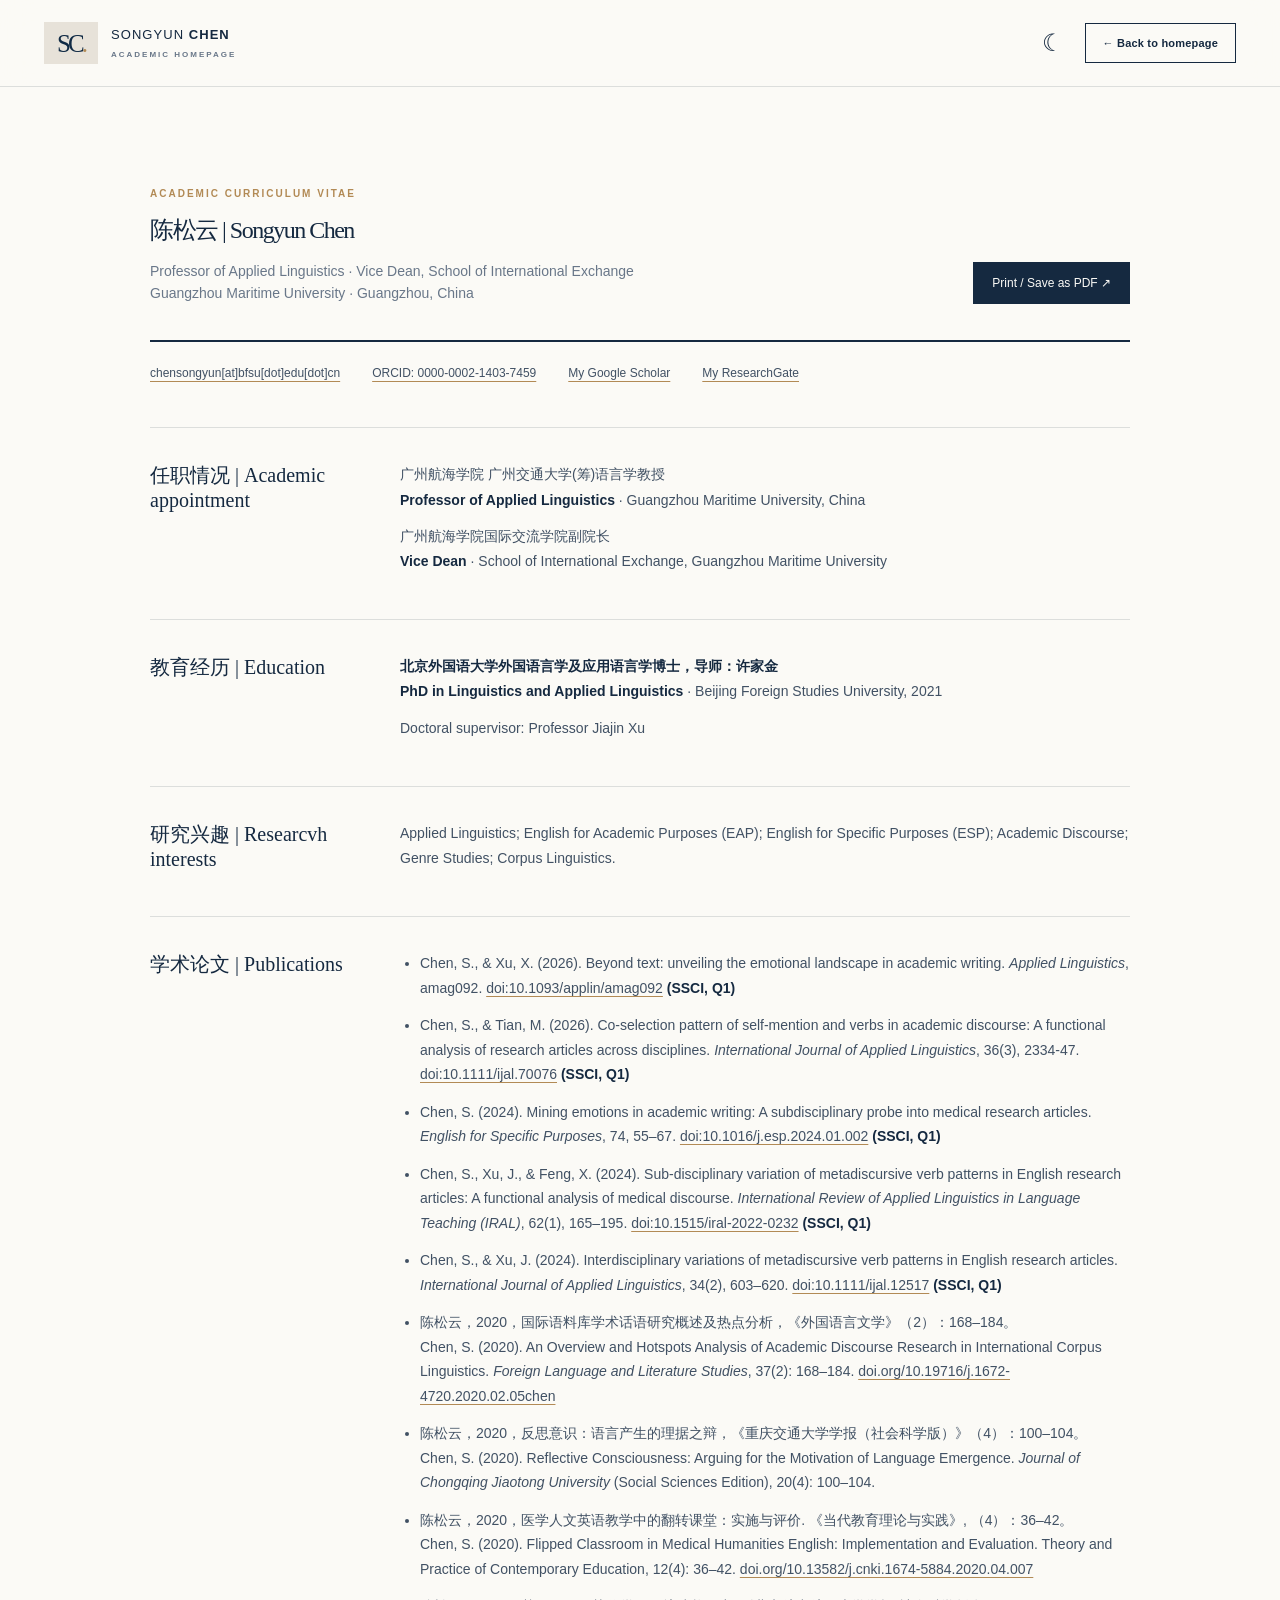
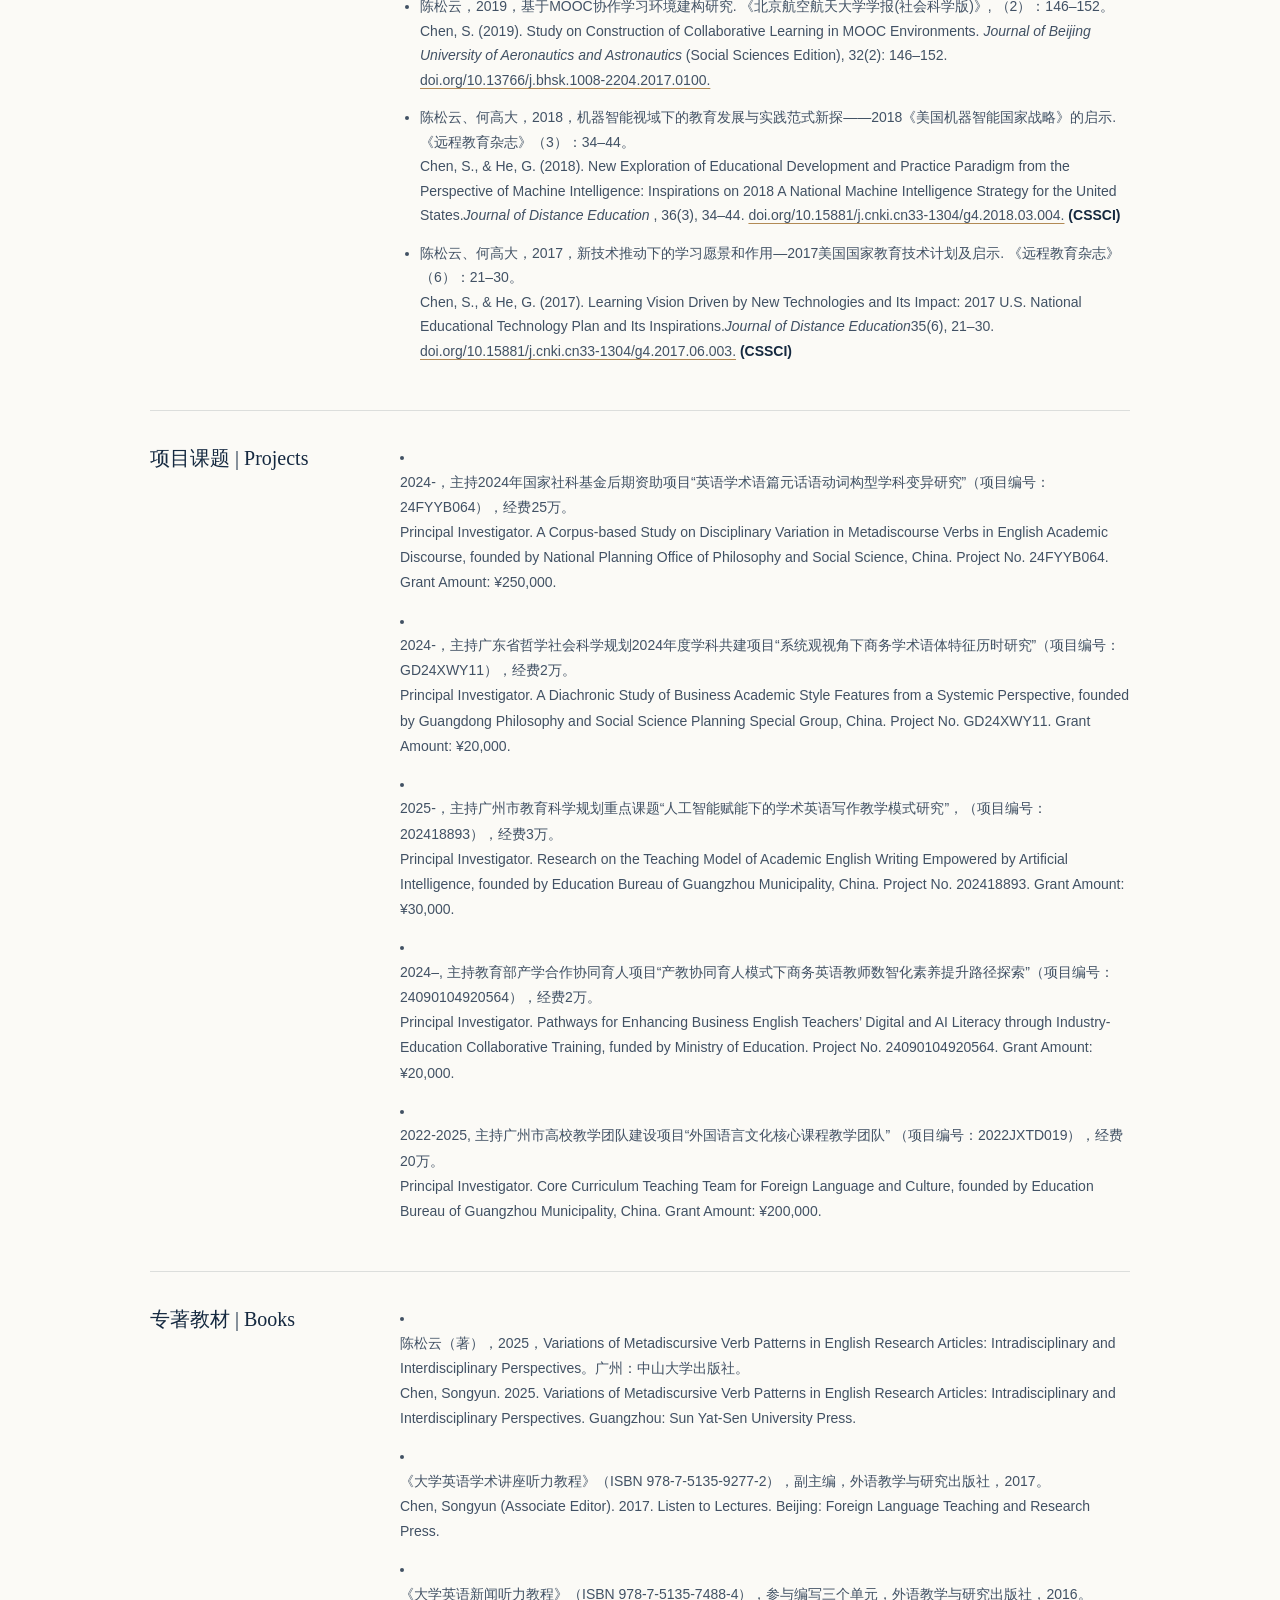
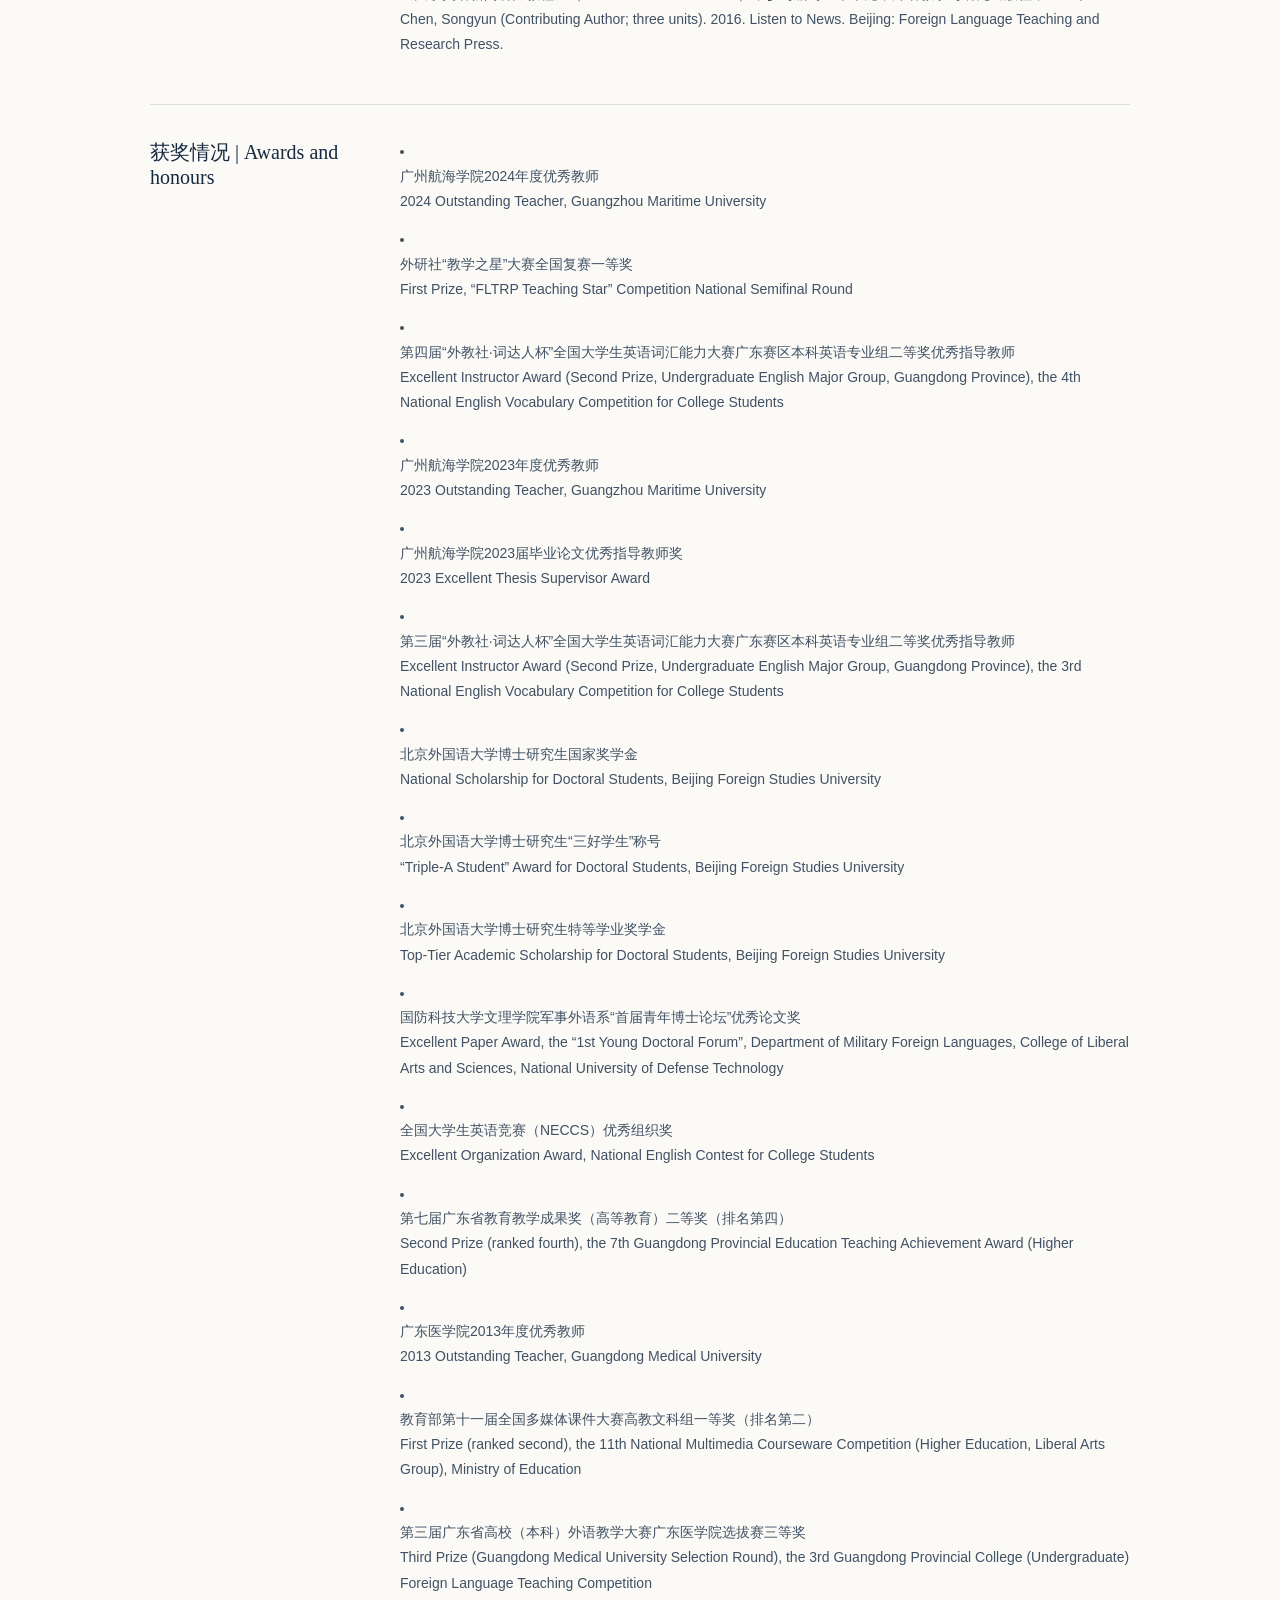
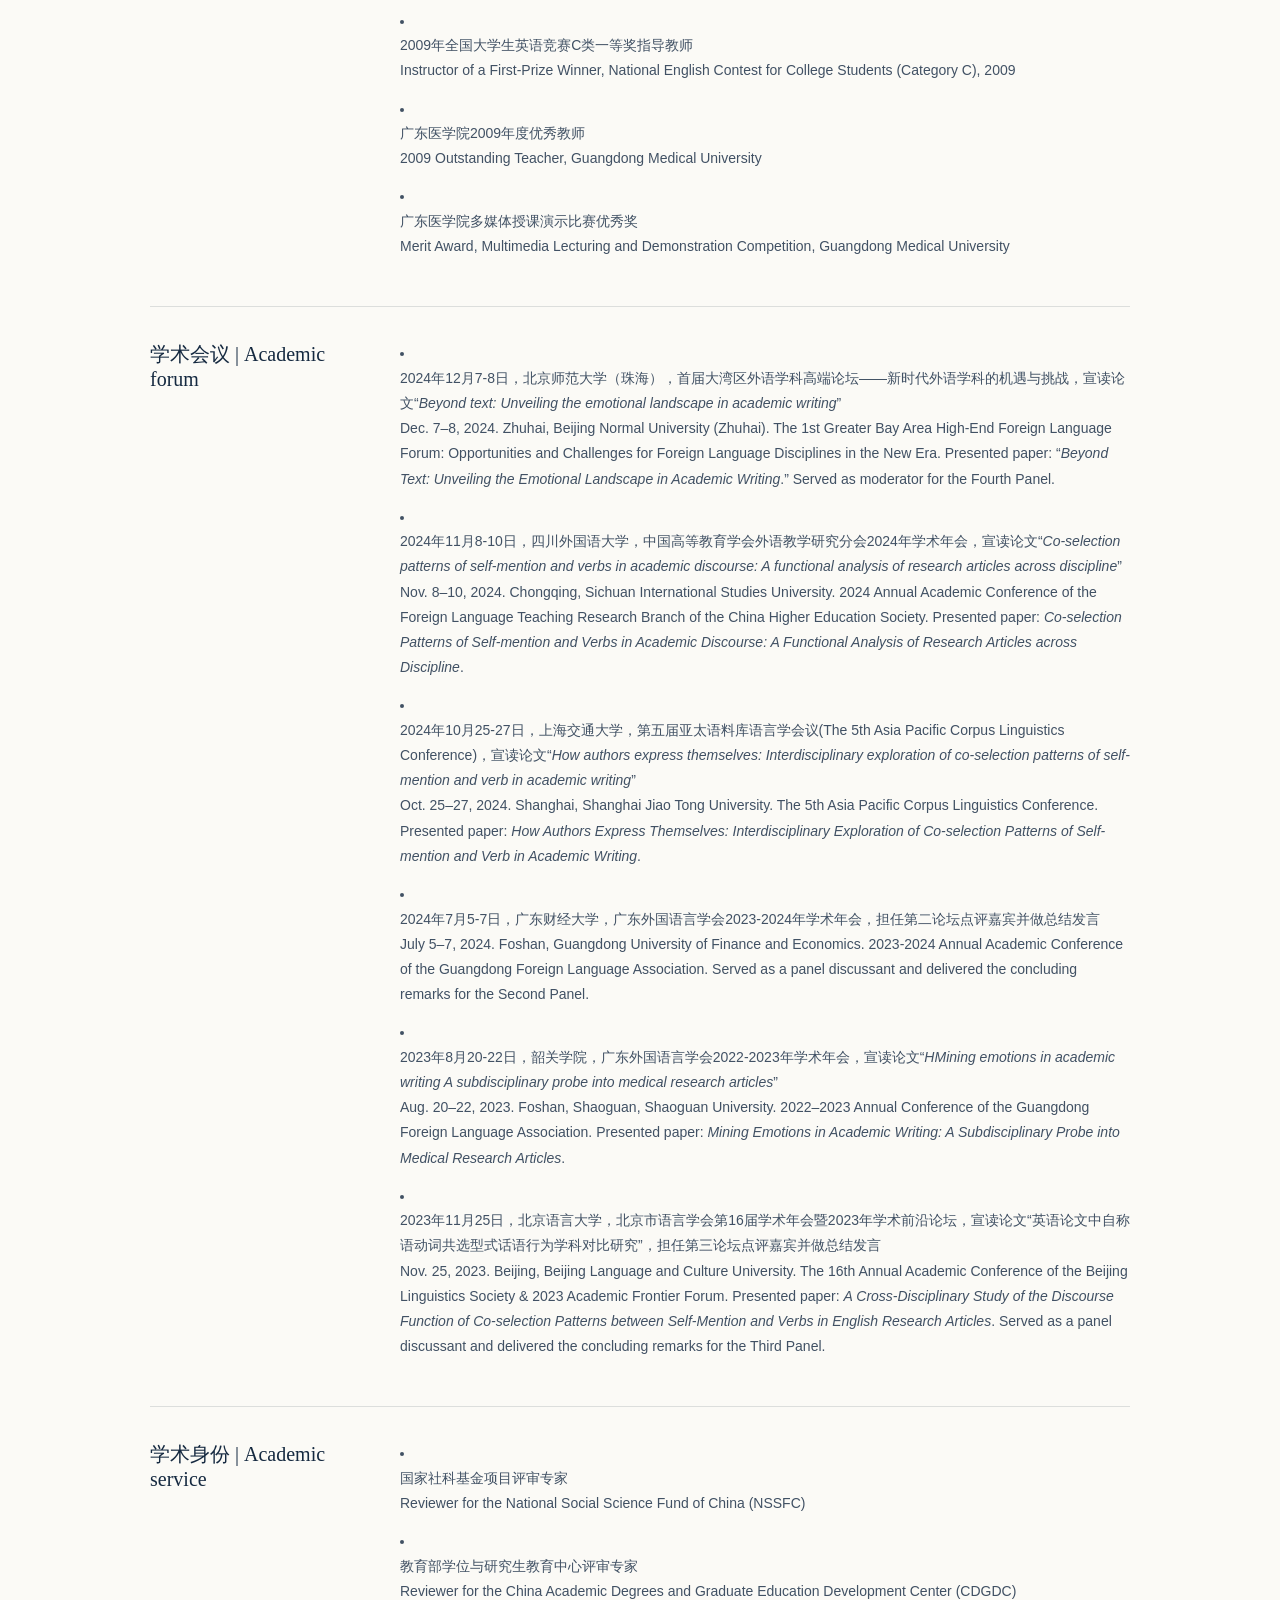
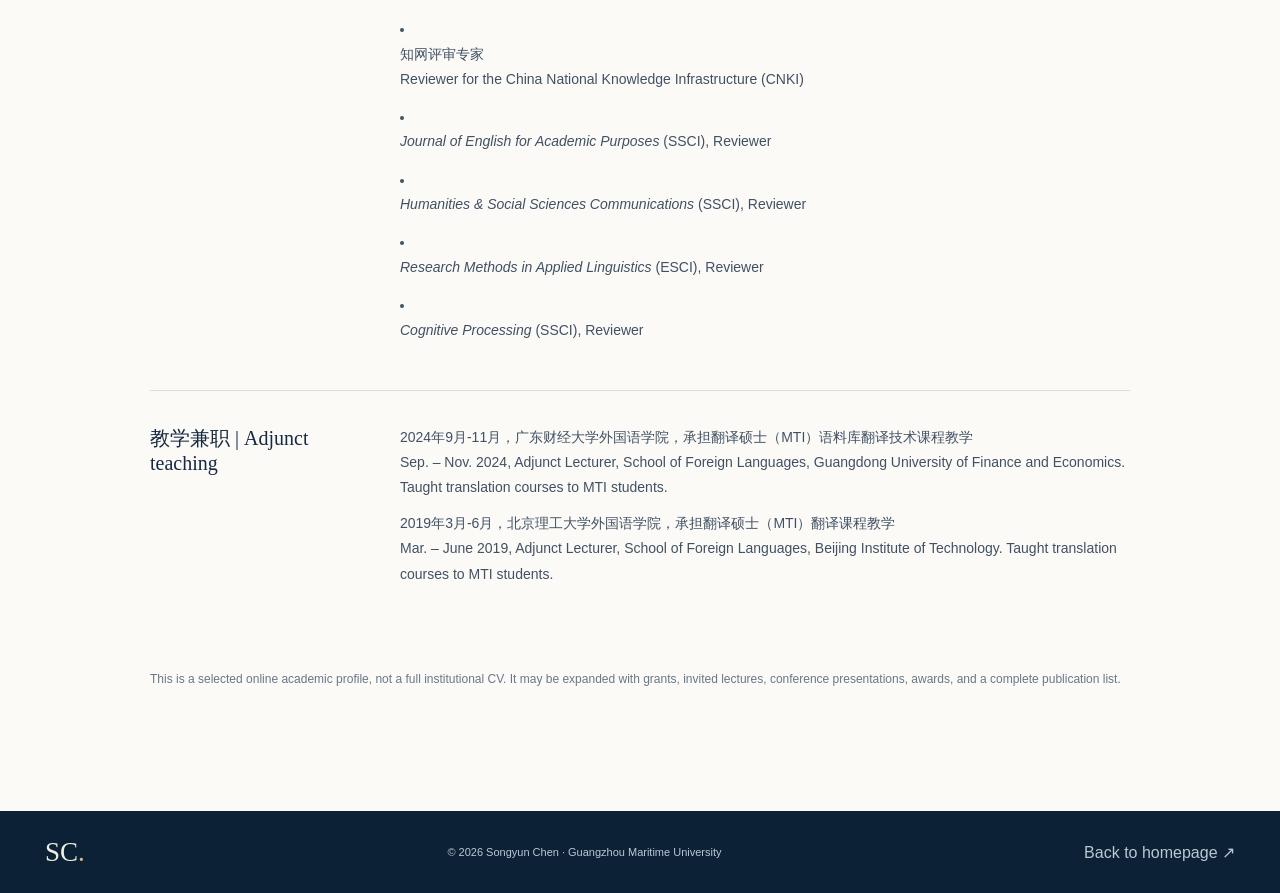
==== cv.html @ 54586ef8 "Update cv.html" ====
<!DOCTYPE html>
<html lang="en">
<head>
  <meta charset="utf-8">
  <meta name="viewport" content="width=device-width, initial-scale=1">
  <meta name="theme-color" content="#10253e">
  <meta name="description" content="Selected academic curriculum vitae for Songyun Chen, Professor of Applied Linguistics at Guangzhou Maritime University.">
  <title>Academic CV | Songyun Chen</title>
  <link rel="icon" href="assets/images/favicon.svg" type="image/svg+xml">
  <link rel="stylesheet" href="assets/css/styles.css">
  <script defer src="assets/js/main.js"></script>
</head>
<body>
  <a class="skip-link" href="#cv-content">Skip to CV</a>
  <header class="site-header">
    <div class="header-container">
      <a class="brand" href="index.html#home" aria-label="Return to academic homepage"><span class="brand-mark" aria-hidden="true">SC<span class="brand-dot">.</span></span><span class="brand-name">SONGYUN <strong>CHEN</strong><small>ACADEMIC HOMEPAGE</small></span></a>
      <div class="header-actions"><button class="icon-button theme-button" id="theme-toggle" type="button" aria-label="Switch color theme"><span class="theme-symbol" aria-hidden="true">☾</span></button><a class="nav-cv" href="index.html">← Back to homepage</a></div>
    </div>
  </header>
  <main class="section-shell cv-main" id="cv-content">
    <div class="cv-head">
      <div><span class="cv-kicker">ACADEMIC CURRICULUM VITAE</span><h1>陈松云 | Songyun Chen</h1><p>Professor of Applied Linguistics · Vice Dean, School of International Exchange<br>Guangzhou Maritime University · Guangzhou, China</p></div>
      <button class="print-button" onclick="window.print()" type="button">Print / Save as PDF ↗</button>
    </div>
    <div class="cv-meta"><a href="mailto:chensongyun@bfsu.edu.cn">chensongyun[at]bfsu[dot]edu[dot]cn</a><a href="https://orcid.org/0000-0002-1403-7459" target="_blank" rel="noopener noreferrer">ORCID: 0000-0002-1403-7459</a><a href="https://scholar.google.com/citations?user=sMQxxy8AAAAJ&hl=en" target="_blank" rel="noopener noreferrer">My Google Scholar</a><a href="https://www.researchgate.net/profile/Songyun-Chen" target="_blank" rel="noopener noreferrer">My ResearchGate</a></div>
    <section class="cv-block"><h2>任职情况 | Academic appointment</h2><div><p>广州航海学院 广州交通大学(筹)语言学教授<br><strong>Professor of Applied Linguistics</strong> · Guangzhou Maritime University, China</p><p>广州航海学院国际交流学院副院长<br><strong>Vice Dean</strong> · School of International Exchange, Guangzhou Maritime University</p></div></section>
    <section class="cv-block"><h2>教育经历 | Education</h2><div><p><strong>北京外国语大学外国语言学及应用语言学博士，导师：许家金<br>PhD in Linguistics and Applied Linguistics</strong> · Beijing Foreign Studies University, 2021</p><p>Doctoral supervisor: Professor Jiajin Xu</p></div></section>
    <section class="cv-block"><h2>研究兴趣 | Researcvh interests</h2><div><p>Applied Linguistics; English for Academic Purposes (EAP); English for Specific Purposes (ESP); Academic Discourse; Genre Studies; Corpus Linguistics.</p></div></section>
    <section class="cv-block"><h2>学术论文 | Publications</h2><div><ul>
      <li>Chen, S., &amp; Xu, X. (2026). Beyond text: unveiling the emotional landscape in academic writing. <em>Applied Linguistics</em>, amag092. <a href="https://doi.org/10.1093/applin/amag092" target="_blank" rel="noopener noreferrer">doi:10.1093/applin/amag092</a> <strong>(SSCI, Q1)</strong></li>
      <li>Chen, S., &amp; Tian, M. (2026). Co-selection pattern of self-mention and verbs in academic discourse: A functional analysis of research articles across disciplines. <em>International Journal of Applied Linguistics</em>, 36(3), 2334-47. <a href="https://doi.org/10.1111/ijal.70076" target="_blank" rel="noopener noreferrer">doi:10.1111/ijal.70076</a> <strong>(SSCI, Q1)</strong></li>
      <li>Chen, S. (2024). Mining emotions in academic writing: A subdisciplinary probe into medical research articles. <em>English for Specific Purposes</em>, 74, 55–67. <a href="https://doi.org/10.1016/j.esp.2024.01.002" target="_blank" rel="noopener noreferrer">doi:10.1016/j.esp.2024.01.002</a> <strong>(SSCI, Q1)</strong></li>
      <li>Chen, S., Xu, J., &amp; Feng, X. (2024). Sub-disciplinary variation of metadiscursive verb patterns in English research articles: A functional analysis of medical discourse. <em>International Review of Applied Linguistics in Language Teaching (IRAL)</em>, 62(1), 165–195. <a href="https://doi.org/10.1515/iral-2022-0232" target="_blank" rel="noopener noreferrer">doi:10.1515/iral-2022-0232</a> <strong>(SSCI, Q1)</strong></li>
      <li>Chen, S., &amp; Xu, J. (2024). Interdisciplinary variations of metadiscursive verb patterns in English research articles. <em>International Journal of Applied Linguistics</em>, 34(2), 603–620. <a href="https://doi.org/10.1111/ijal.12517" target="_blank" rel="noopener noreferrer">doi:10.1111/ijal.12517</a> <strong>(SSCI, Q1)</strong></li>
      <li>陈松云，2020，国际语料库学术话语研究概述及热点分析，《外国语言文学》（2）：168–184。<br>Chen, S. (2020). An Overview and Hotspots Analysis of Academic Discourse Research in International Corpus Linguistics. <em>Foreign Language and Literature Studies</em>, 37(2): 168–184. <a href="https://link.cnki.net/doi/10.19716/j.1672-4720.2020.02.05chen" target="_blank" rel="noopener noreferrer">doi.org/10.19716/j.1672-4720.2020.02.05chen</a></li>
      <li>陈松云，2020，反思意识：语言产生的理据之辩，《重庆交通大学学报（社会科学版）》（4）：100–104。<br>Chen, S. (2020). Reflective Consciousness: Arguing for the Motivation of Language Emergence. <em>Journal of Chongqing Jiaotong University</em> (Social Sciences Edition), 20(4): 100–104.</a></li>
      <li>陈松云，2020，医学人文英语教学中的翻转课堂：实施与评价. 《当代教育理论与实践》, （4）：36–42。<br>Chen, S. (2020). Flipped Classroom in Medical Humanities English: Implementation and Evaluation. Theory and Practice of Contemporary Education, 12(4): 36–42. <a href="https://link.cnki.net/doi/10.13582/j.cnki.1674-5884.2020.04.007" target="_blank" rel="noopener noreferrer">doi.org/10.13582/j.cnki.1674-5884.2020.04.007</a></li>
      <li>陈松云，2019，基于MOOC协作学习环境建构研究. 《北京航空航天大学学报(社会科学版)》, （2）：146–152。<br>Chen, S. (2019). Study on Construction of Collaborative Learning in MOOC Environments. <em>Journal of Beijing University of Aeronautics and Astronautics</em> (Social Sciences Edition), 32(2): 146–152. <a href="https://link.cnki.net/doi/10.13766/j.bhsk.1008-2204.2017.0100" target="_blank" rel="noopener noreferrer">doi.org/10.13766/j.bhsk.1008-2204.2017.0100.</a></li>
      <li>陈松云、何高大，2018，机器智能视域下的教育发展与实践范式新探——2018《美国机器智能国家战略》的启示. 《远程教育杂志》（3）：34–44。<br>Chen, S., & He, G. (2018). New Exploration of Educational Development and Practice Paradigm from the Perspective of Machine Intelligence: Inspirations on 2018 A National Machine Intelligence Strategy for the United States.<em>Journal of Distance Education</em> , 36(3), 34–44. <a href="https://link.cnki.net/doi/10.15881/j.cnki.cn33-1304/g4.2018.03.004" target="_blank" rel="noopener noreferrer">doi.org/10.15881/j.cnki.cn33-1304/g4.2018.03.004.</a> <strong>(CSSCI)</strong></li>
      <li>陈松云、何高大，2017，新技术推动下的学习愿景和作用—2017美国国家教育技术计划及启示. 《远程教育杂志》（6）：21–30。<br>Chen, S., & He, G. (2017). Learning Vision Driven by New Technologies and Its Impact: 2017 U.S. National Educational Technology Plan and Its Inspirations.<em>Journal of Distance Education</em>35(6), 21–30. <a href="https://link.cnki.net/doi/10.15881/j.cnki.cn33-1304/g4.2017.06.003" target="_blank" rel="noopener noreferrer">doi.org/10.15881/j.cnki.cn33-1304/g4.2017.06.003.</a> <strong>(CSSCI)</strong></li>
    </ul></div></section>
    <section class="cv-block"><h2>项目课题 | Projects</h2><div>
      <li><p>2024-，主持2024年国家社科基金后期资助项目“英语学术语篇元话语动词构型学科变异研究”（项目编号：24FYYB064），经费25万。<br>Principal Investigator. A Corpus-based Study on Disciplinary Variation in Metadiscourse Verbs in English Academic Discourse, founded by National Planning Office of Philosophy and Social Science, China. Project No. 24FYYB064. Grant Amount: ¥250,000.</p></li>
      <li><p>2024-，主持广东省哲学社会科学规划2024年度学科共建项目“系统观视角下商务学术语体特征历时研究”（项目编号：GD24XWY11），经费2万。<br>Principal Investigator. A Diachronic Study of Business Academic Style Features from a Systemic Perspective, founded by Guangdong Philosophy and Social Science Planning Special Group, China. Project No. GD24XWY11. Grant Amount: ¥20,000.</p></li>
      <li><p>2025-，主持广州市教育科学规划重点课题“人工智能赋能下的学术英语写作教学模式研究”，（项目编号：202418893），经费3万。<br>Principal Investigator. Research on the Teaching Model of Academic English Writing Empowered by Artificial Intelligence, founded by Education Bureau of Guangzhou Municipality, China. Project No. 202418893. Grant Amount: ¥30,000.</p></li>
      <li><p>2024–, 主持教育部产学合作协同育人项目“产教协同育人模式下商务英语教师数智化素养提升路径探索”（项目编号：24090104920564），经费2万。<br>Principal Investigator. Pathways for Enhancing Business English Teachers’ Digital and AI Literacy through Industry-Education Collaborative Training, funded by Ministry of Education. Project No. 24090104920564. Grant Amount: ¥20,000.</p></li>
      <li><p>2022-2025, 主持广州市高校教学团队建设项目“外国语言文化核心课程教学团队” （项目编号：2022JXTD019），经费20万。<br>Principal Investigator. Core Curriculum Teaching Team for Foreign Language and Culture, founded by Education Bureau of Guangzhou Municipality, China. Grant Amount: ¥200,000.</p></li></div></section>
    <section class="cv-block"><h2>专著教材 | Books</h2><div>
      <li><p>陈松云（著），2025，Variations of Metadiscursive Verb Patterns in English Research Articles: Intradisciplinary and Interdisciplinary Perspectives。广州：中山大学出版社。<br>Chen, Songyun. 2025. Variations of Metadiscursive Verb Patterns in English Research Articles: Intradisciplinary and Interdisciplinary Perspectives. Guangzhou: Sun Yat-Sen University Press.</li></p>
      <li><p>《大学英语学术讲座听力教程》（ISBN 978-7-5135-9277-2），副主编，外语教学与研究出版社，2017。<br>Chen, Songyun (Associate Editor). 2017. Listen to Lectures. Beijing: Foreign Language Teaching and Research Press.</li></p>
      <li><p>《大学英语新闻听力教程》（ISBN 978-7-5135-7488-4），参与编写三个单元，外语教学与研究出版社，2016。<br>Chen, Songyun (Contributing Author; three units). 2016. Listen to News. Beijing: Foreign Language Teaching and Research Press.</li></p></div></section>
    <section class="cv-block"><h2>获奖情况 | Awards and honours</h2><div>
      <li><p>广州航海学院2024年度优秀教师<br>2024 Outstanding Teacher, Guangzhou Maritime University</p></li>
      <li><p>外研社“教学之星”大赛全国复赛一等奖<br>First Prize, “FLTRP Teaching Star” Competition National Semifinal Round</p></li>
      <li><p>第四届“外教社·词达人杯”全国大学生英语词汇能力大赛广东赛区本科英语专业组二等奖优秀指导教师<br>Excellent Instructor Award (Second Prize, Undergraduate English Major Group, Guangdong Province), the 4th National English Vocabulary Competition for College Students</p></li>
      <li><p>广州航海学院2023年度优秀教师<br>2023 Outstanding Teacher, Guangzhou Maritime University</p></li>
      <li><p>广州航海学院2023届毕业论文优秀指导教师奖<br>2023 Excellent Thesis Supervisor Award</p></li>
      <li><p>第三届“外教社·词达人杯”全国大学生英语词汇能力大赛广东赛区本科英语专业组二等奖优秀指导教师<br>Excellent Instructor Award (Second Prize, Undergraduate English Major Group, Guangdong Province), the 3rd National English Vocabulary Competition for College Students</p></li>
      <li><p>北京外国语大学博士研究生国家奖学金<br>National Scholarship for Doctoral Students, Beijing Foreign Studies University</p></li>
      <li><p>北京外国语大学博士研究生“三好学生”称号<br>“Triple-A Student” Award for Doctoral Students, Beijing Foreign Studies University</p></li>
      <li><p>北京外国语大学博士研究生特等学业奖学金<br>Top-Tier Academic Scholarship for Doctoral Students, Beijing Foreign Studies University</p></li>
      <li><p>国防科技大学文理学院军事外语系“首届青年博士论坛”优秀论文奖<br>Excellent Paper Award, the “1st Young Doctoral Forum”, Department of Military Foreign Languages, College of Liberal Arts and Sciences, National University of Defense Technology</p></li>
      <li><p>全国大学生英语竞赛（NECCS）优秀组织奖<br>Excellent Organization Award, National English Contest for College Students</p></li>
      <li><p>第七届广东省教育教学成果奖（高等教育）二等奖（排名第四）<br>Second Prize (ranked fourth), the 7th Guangdong Provincial Education Teaching Achievement Award (Higher Education) </p></li>
      <li><p>广东医学院2013年度优秀教师<br>2013 Outstanding Teacher, Guangdong Medical University</p></li>
      <li><p>教育部第十一届全国多媒体课件大赛高教文科组一等奖（排名第二）<br>First Prize (ranked second), the 11th National Multimedia Courseware Competition (Higher Education, Liberal Arts Group), Ministry of Education</p></li>
      <li><p>第三届广东省高校（本科）外语教学大赛广东医学院选拔赛三等奖<br>Third Prize (Guangdong Medical University Selection Round), the 3rd Guangdong Provincial College (Undergraduate) Foreign Language Teaching Competition</p></li>
      <li><p>2009年全国大学生英语竞赛C类一等奖指导教师<br>Instructor of a First-Prize Winner, National English Contest for College Students (Category C), 2009</p></li>
      <li><p>广东医学院2009年度优秀教师<br>2009 Outstanding Teacher, Guangdong Medical University</p></li>      
      <li><p>广东医学院多媒体授课演示比赛优秀奖<br>Merit Award, Multimedia Lecturing and Demonstration Competition, Guangdong Medical University</p></li></div></section>
    <section class="cv-block"><h2>学术会议 | Academic forum</h2><div>
      <li><p>2024年12月7-8日，北京师范大学（珠海），首届大湾区外语学科高端论坛——新时代外语学科的机遇与挑战，宣读论文“<em>Beyond text: Unveiling the emotional landscape in academic writing</em>”<br>Dec. 7–8, 2024. Zhuhai, Beijing Normal University (Zhuhai). The 1st Greater Bay Area High-End Foreign Language Forum: Opportunities and Challenges for Foreign Language Disciplines in the New Era. Presented paper: “<em>Beyond Text: Unveiling the Emotional Landscape in Academic Writing</em>.” Served as moderator for the Fourth Panel.</p></li>
      <li><p>2024年11月8-10日，四川外国语大学，中国高等教育学会外语教学研究分会2024年学术年会，宣读论文“<em>Co-selection patterns of self-mention and verbs in academic discourse: A functional analysis of research articles across discipline</em>”<br>Nov. 8–10, 2024. Chongqing, Sichuan International Studies University. 2024 Annual Academic Conference of the Foreign Language Teaching Research Branch of the China Higher Education Society. Presented paper: <em>Co-selection Patterns of Self-mention and Verbs in Academic Discourse: A Functional Analysis of Research Articles across Discipline</em>.</p></li>
      <li><p>2024年10月25-27日，上海交通大学，第五届亚太语料库语言学会议(The 5th Asia Pacific Corpus Linguistics Conference)，宣读论文“<em>How authors express themselves: Interdisciplinary exploration of co-selection patterns of self-mention and verb in academic writing</em>”<br>Oct. 25–27, 2024. Shanghai, Shanghai Jiao Tong University. The 5th Asia Pacific Corpus Linguistics Conference. Presented paper: <em>How Authors Express Themselves: Interdisciplinary Exploration of Co-selection Patterns of Self-mention and Verb in Academic Writing</em>.</p></li>
      <li><p>2024年7月5-7日，广东财经大学，广东外国语言学会2023-2024年学术年会，担任第二论坛点评嘉宾并做总结发言<br>July 5–7, 2024. Foshan, Guangdong University of Finance and Economics. 2023-2024 Annual Academic Conference of the Guangdong Foreign Language Association. Served as a panel discussant and delivered the concluding remarks for the Second Panel.</p></li>
      <li><p>2023年8月20-22日，韶关学院，广东外国语言学会2022-2023年学术年会，宣读论文“<em>HMining emotions in academic writing A subdisciplinary probe into medical research articles</em>”<br>Aug. 20–22, 2023. Foshan, Shaoguan, Shaoguan University. 2022–2023 Annual Conference of the Guangdong Foreign Language Association. Presented paper: <em>Mining Emotions in Academic Writing: A Subdisciplinary Probe into Medical Research Articles</em>.</p></li>
      <li><p>2023年11月25日，北京语言大学，北京市语言学会第16届学术年会暨2023年学术前沿论坛，宣读论文“英语论文中自称语动词共选型式话语行为学科对比研究”，担任第三论坛点评嘉宾并做总结发言<br>Nov. 25, 2023. Beijing, Beijing Language and Culture University. The 16th Annual Academic Conference of the Beijing Linguistics Society & 2023 Academic Frontier Forum. Presented paper: <em>A Cross-Disciplinary Study of the Discourse Function of Co-selection Patterns between Self-Mention and Verbs in English Research Articles</em>. Served as a panel discussant and delivered the concluding remarks for the Third Panel.</p></li>

    </div></section>
    <section class="cv-block"><h2>学术身份 | Academic service</h2><div>
      <li><p>国家社科基金项目评审专家<br>Reviewer for the National Social Science Fund of China (NSSFC)</p></li>
      <li><p>教育部学位与研究生教育中心评审专家<br>Reviewer for the China Academic Degrees and Graduate Education Development Center (CDGDC)</p></li>
      <li><p>知网评审专家<br>Reviewer for the China National Knowledge Infrastructure (CNKI)</p></li>
      <li><p><em>Journal of English for Academic Purposes</em> (SSCI), Reviewer</p></li>
      <li><p><em>Humanities & Social Sciences Communications</em> (SSCI), Reviewer</p></li>
      <li><p><em>Research Methods in Applied Linguistics</em> (ESCI), Reviewer</p></li>
      <li><p><em>Cognitive Processing</em> (SSCI), Reviewer</p></div></section> 
    <section class="cv-block"><h2>教学兼职 | Adjunct teaching</h2><div>
      <p>2024年9月-11月，广东财经大学外国语学院，承担翻译硕士（MTI）语料库翻译技术课程教学<br>Sep. – Nov. 2024, Adjunct Lecturer, School of Foreign Languages, Guangdong University of Finance and Economics. Taught translation courses to MTI students.</p>
      <p>2019年3月-6月，北京理工大学外国语学院，承担翻译硕士（MTI）翻译课程教学<br>Mar. – June 2019, Adjunct Lecturer, School of Foreign Languages, Beijing Institute of Technology. Taught translation courses to MTI students.</p></div></section>
      
    <p class="cv-disclaimer">This is a selected online academic profile, not a full institutional CV. It may be expanded with grants, invited lectures, conference presentations, awards, and a complete publication list.</p>
  </main>
  <footer class="site-footer"><div class="section-shell footer-inner"><a class="footer-brand" href="index.html">SC<span>.</span></a><p>© <span id="year">2026</span> Songyun Chen · Guangzhou Maritime University</p><a href="index.html">Back to homepage ↗</a></div></footer>
</body>
</html>
---- assets/css/styles.css ----
/* Songyun Chen — academic profile | no external fonts or build dependencies */
:root {
  color-scheme: light;
  --paper: #fbfaf6;
  --paper-alt: #f2f1ea;
  --ink: #152940;
  --ink-soft: #415164;
  --muted: #697789;
  --hairline: #dcdedc;
  --gold: #b28a55;
  --gold-light: #d8b88b;
  --navy: #112b45;
  --navy-deep: #0c2136;
  --card: #fffefb;
  --card-dark: #eaece9;
  --serif: Georgia, "Times New Roman", serif;
  --sans: Inter, ui-sans-serif, -apple-system, BlinkMacSystemFont, "Segoe UI", Arial, sans-serif;
  --shadow: 0 24px 65px rgba(20, 38, 56, .08);
  --content-width: 1190px;
}
html[data-theme="dark"] {
  color-scheme: dark;
  --paper: #0d1d2c;
  --paper-alt: #122738;
  --ink: #f4f0e8;
  --ink-soft: #c0c8cf;
  --muted: #a2afbb;
  --hairline: #354755;
  --gold: #d4b286;
  --gold-light: #e0c39b;
  --navy: #172f43;
  --navy-deep: #0a1724;
  --card: #142a3a;
  --card-dark: #193549;
  --shadow: 0 24px 65px rgba(0, 0, 0, .22);
}
* { box-sizing: border-box; }
html { scroll-behavior: smooth; scroll-padding-top: 92px; }
body { margin: 0; background: var(--paper); color: var(--ink); font-family: var(--sans); -webkit-font-smoothing: antialiased; overflow-x: hidden; }
button, a { -webkit-tap-highlight-color: transparent; }
a { color: inherit; text-decoration: none; }
a:focus-visible, button:focus-visible { outline: 3px solid var(--gold); outline-offset: 5px; }
button { font: inherit; }
::selection { background: #ddc8a3; color: #152940; }
.section-shell { width: min(calc(100% - 88px), var(--content-width)); margin-left: auto; margin-right: auto; }
.skip-link { position: absolute; z-index: 100; top: -70px; left: 12px; background: var(--ink); color: var(--paper); padding: 12px 16px; }
.skip-link:focus { top: 12px; }
.ambient { position: absolute; width: 560px; height: 560px; border-radius: 50%; filter: blur(95px); opacity: .18; pointer-events: none; z-index: -1; }
.ambient-one { top: 60px; right: -300px; background: #a6bece; }
.ambient-two { top: 790px; left: -360px; background: #dec59f; opacity: .11; }

/* Header */
.site-header { position: sticky; top: 0; z-index: 30; background: color-mix(in srgb, var(--paper) 91%, transparent); backdrop-filter: blur(16px); -webkit-backdrop-filter: blur(16px); border-bottom: 1px solid var(--hairline); }
.header-container { width: min(calc(100% - 88px), 1360px); margin: 0 auto; display: flex; align-items: center; justify-content: space-between; min-height: 86px; gap: 22px; }
.brand { display: flex; align-items: center; gap: 13px; flex-shrink: 0; }
.brand-mark { font-family: var(--serif); color: var(--navy); background: #e7e2d9; font-size: 25px; padding: 9px 11px 8px; letter-spacing: -3px; line-height: 1; min-width: 54px; text-align: center; }
.brand-dot { color: var(--gold); }
.brand-name { color: var(--ink); font-size: 13px; letter-spacing: 1.05px; font-weight: 500; display: block; line-height: 1.2; }
.brand-name strong { font-weight: 750; }
.brand-name small { display: block; margin-top: 7px; color: var(--muted); font-size: 8px; font-weight: 700; letter-spacing: 2px; }
.site-nav { display: flex; align-items: center; gap: clamp(12px, 1.7vw, 28px); margin-left: auto; }
.site-nav a { font-size: 12px; font-weight: 650; color: var(--ink-soft); position: relative; padding: 31px 0; transition: color .2s ease; }
.site-nav a::after { content: ""; position: absolute; bottom: 21px; left: 0; right: 100%; height: 2px; background: var(--gold); transition: right .25s ease; }
.site-nav a:hover, .site-nav a.active { color: var(--ink); }
.site-nav a:hover::after, .site-nav a.active::after { right: 0; }
.header-actions { display: flex; align-items: center; gap: 14px; }
.icon-button { border: 0; background: transparent; color: var(--ink); cursor: pointer; display: inline-flex; align-items: center; justify-content: center; height: 38px; width: 35px; }
.theme-symbol { font-size: 24px; line-height: 1; }
.nav-cv { border: 1px solid var(--ink); color: var(--ink); padding: 13px 17px; font-size: 11px; font-weight: 750; letter-spacing: .2px; white-space: nowrap; transition: color .25s, background .25s; }
.nav-cv span { margin-left: 11px; }
.nav-cv:hover { background: var(--ink); color: var(--paper); }
.mobile-toggle { display: none; flex-direction: column; gap: 5px; }
.mobile-toggle span { width: 22px; height: 2px; background: var(--ink); transition: transform .2s; }

/* Typography and universal section patterns */
.eyebrow, .section-index, .kicker { font-weight: 800; color: var(--gold); font-size: 10px; line-height: 1.6; letter-spacing: 2.45px; }
.section-heading { margin-bottom: 55px; }
.section-heading h2 { font-family: var(--serif); font-size: clamp(43px, 5.3vw, 71px); letter-spacing: -2.5px; font-weight: 500; line-height: 1.08; margin: 16px 0 18px; }
.section-heading h2 em { font-weight: 400; color: var(--gold); }
.section-heading > p { margin: 0; max-width: 590px; color: var(--muted); font-size: 16px; line-height: 1.75; }
.content-section { padding-top: 124px; padding-bottom: 127px; }
.text-link { font-weight: 720; color: var(--ink); font-size: 12px; text-decoration: underline; text-decoration-color: var(--gold); text-underline-offset: 6px; text-decoration-thickness: 1px; transition: color .2s; }
.text-link span { margin-left: 9px; text-decoration: none; }
.text-link:hover { color: var(--gold); }

/* Hero */
.hero { display: grid; grid-template-columns: 1.07fr .93fr; gap: 6.5%; padding-top: 100px; padding-bottom: 94px; align-items: center; }
.hero-copy { padding: 3px 0 6px; }
.eyebrow { display: flex; align-items: center; gap: 14px; }
.eyebrow-line { width: 27px; height: 1px; background: var(--gold); display: inline-block; }
.hero h1 { font-family: var(--serif); font-weight: 400; letter-spacing: -5px; line-height: .94; font-size: clamp(18px, 3.5vw, 20px); margin: 29px 0 0; }
.hero h1 em { font-style: italic; font-weight: 400; }
.gold-stop { color: var(--gold); }
.hero-chinese { font-size: 19px; font-family: "Noto Serif CJK SC", "Songti SC", SimSun, serif; letter-spacing: 5px; color: var(--gold); margin: 22px 0 28px; }
.hero-intro { max-width: 520px; color: var(--gold); font-size: clamp(18px, 1.9vw, 20px); line-height: 1.65; margin: 0 0 24px; }
.hero-intro strong { font-weight: 700; color: var(--ink); }
.hero-affiliation { font-size: 13px; line-height: 1.75; color: var(--muted); margin: 0; }
.hero-affiliation span { color: var(--ink); font-weight: 750; }
.hero-ctas { display: flex; align-items: center; gap: 29px; flex-wrap: wrap; margin-top: 34px; }
.button { display: inline-flex; justify-content: space-between; gap: 26px; align-items: center; min-height: 54px; padding: 15px 19px; font-size: 12px; font-weight: 700; transition: background .2s, transform .2s; }
.button-dark { background: var(--ink); color: var(--paper); }
.button-dark:hover { background: var(--gold); color: #172b3d; transform: translateY(-2px); }
.hero-socials { display: flex; flex-wrap: wrap; gap: 14px; margin-top: 57px; align-items: center; }
.hero-socials a { color: var(--muted); font-size: 12px; font-weight: 600; }
.hero-socials a:hover { color: var(--gold); }
.hero-socials > span { color: var(--gold); }
.hero-visual { min-width: 0; }
.visual-frame { height: min(45vw, 555px); min-height: 430px; background: linear-gradient(145deg, #193c58, #0e263c 76%); position: relative; isolation: isolate; overflow: hidden; padding: 24px 27px; box-shadow: 22px 22px 0 #eae6dd; }
html[data-theme="dark"] .visual-frame { box-shadow: 22px 22px 0 #21384a; }
.visual-frame::before, .visual-frame::after { content: ""; position: absolute; width: 560px; height: 560px; border: 1px solid rgba(213, 202, 175, .09); border-radius: 50%; left: 50%; top: 51%; transform: translate(-50%, -50%); }
.visual-frame::after { width: 740px; height: 740px; }
.visual-topline { position: relative; z-index: 2; display: flex; align-items: center; justify-content: space-between; color: #dfd4c0; font-size: 8px; font-weight: 700; letter-spacing: 2px; }
.monogram-orbit { width: 100%; height: 78%; position: relative; display: flex; align-items: center; justify-content: center; }
.orbit { position: absolute; border-radius: 50%; border: 1px solid rgba(235, 213, 184, .23); }
.outer-orbit { height: 82%; aspect-ratio: 1; }
.inner-orbit { height: 66%; aspect-ratio: 1; border-color: rgba(235, 213, 184, .12); }
.portrait-space { width: 48%; aspect-ratio: 1; border-radius: 50%; background: radial-gradient(circle at 30% 25%, #d7c6a5, #a68f72 65%, #8e705a); display: flex; justify-content: center; align-items: center; box-shadow: 0 0 90px rgba(190, 162, 118, .2); }
.portrait-space span { font-family: var(--serif); color: rgba(21, 48, 72, .85); font-size: clamp(85px, 10vw, 150px); letter-spacing: -12px; transform: translateX(-5px); }
.floating-star { position: absolute; color: #dfc49d; }
.star-one { font-size: 30px; top: 13%; right: 22%; }
.star-two { font-size: 16px; bottom: 14%; left: 18%; }
.visual-caption { position: absolute; bottom: 26px; right: 27px; left: 27px; display: flex; justify-content: space-between; align-items: end; color: #d8d9d5; font-size: 8px; line-height: 1.8; font-weight: 700; letter-spacing: 1.55px; }
.fine-line { width: 26%; height: 1px; background: rgba(229, 217, 198, .36); margin-bottom: 6px; }
.visual-caption-bottom { padding: 22px 0 0; display: flex; align-items: center; justify-content: space-between; gap: 9px; font-size: 9px; font-weight: 700; letter-spacing: 1.5px; color: var(--muted); }
.square-dot { display: block; height: 7px; width: 7px; background: var(--gold); margin-right: 7px; }
.visual-caption-bottom span:last-child { margin-left: auto; color: var(--gold); }

/* Latest publication highlight */
.featured-band { background: var(--navy); color: #f5f2eb; display: grid; grid-template-columns: 32% 68%; min-height: 133px; align-items: center; padding: 28px 39px; position: relative; overflow: hidden; }
.featured-band::before { content: ""; position: absolute; height: 260px; width: 260px; border-radius: 50%; border: 1px solid rgba(231, 214, 179, .13); right: -88px; bottom: -140px; }
.featured-left { display: flex; flex-direction: column; gap: 9px; padding-right: 24px; font-size: 10px; font-weight: 700; letter-spacing: 1.5px; }
.featured-left strong { color: #c9d2d8; font-size: 13px; letter-spacing: 0; font-weight: 450; }
.pulsing-point { width: 7px; height: 7px; background: #caaa74; border-radius: 50%; box-shadow: 0 0 0 4px rgba(202,170,116,.12); }
.featured-link { display: flex; align-items: center; justify-content: space-between; gap: 15px; border-left: 1px solid rgba(255,255,255,.24); padding-left: 35px; font-family: var(--serif); font-size: clamp(18px, 2.1vw, 28px); line-height: 1.3; }
.featured-arrow { border: 1px solid #7e93a2; width: 38px; height: 38px; flex: 0 0 38px; display: flex; align-items: center; justify-content: center; font: 18px var(--sans); transition: transform .2s, background .2s; }
.featured-link:hover .featured-arrow { transform: translate(3px, -3px); background: rgba(255,255,255,.1); }

/* About */
.about-grid { display: grid; grid-template-columns: minmax(0, 1.2fr) minmax(320px, .8fr); gap: 11%; }
.about-essay p { color: var(--ink-soft); font-size: 16px; line-height: 1.96; margin: 0 0 22px; }
.about-essay p.drop-lead { color: var(--ink); font-size: 19px; line-height: 1.75; }
.about-essay strong { font-weight: 750; color: var(--ink); }
.strong-link { display: inline-block; margin-top: 15px; }
.profile-facts { border: 1px solid var(--hairline); padding: 27px 33px; background: var(--card); align-self: start; box-shadow: var(--shadow); }
.fact-title { display: flex; justify-content: space-between; font-size: 11px; font-weight: 800; letter-spacing: 2px; padding-bottom: 20px; border-bottom: 1px solid var(--hairline); }
.fact-title span { color: var(--gold); font-size: 19px; }
.fact { display: grid; grid-template-columns: 95px 1fr; gap: 16px; padding: 24px 0; border-bottom: 1px solid var(--hairline); }
.fact:last-child { border: 0; }
.fact > span { font-size: 9px; color: var(--gold); font-weight: 800; letter-spacing: 1.4px; padding-top: 3px; }
.fact strong { font-size: 13px; line-height: 1.6; font-weight: 650; color: var(--ink); overflow-wrap: anywhere; }
.fact strong a:hover { color: var(--gold); }

/* Research */
.research-section { background: var(--paper-alt); padding: 121px 0 104px; }
.research-grid { display: grid; grid-template-columns: repeat(3, minmax(0, 1fr)); gap: 18px; }
.research-card { min-height: 358px; display: flex; flex-direction: column; border: 1px solid var(--hairline); background: var(--card); padding: 31px 28px; transition: transform .2s ease, box-shadow .2s ease; }
.research-card:hover { transform: translateY(-5px); box-shadow: var(--shadow); }
.research-top { display: flex; justify-content: space-between; align-items: flex-start; }
.card-number { color: var(--gold); font-family: var(--serif); font-size: 24px; }
.research-symbol { font-size: 37px; font-weight: 300; color: var(--gold); }
.research-card h3 { font-family: var(--serif); font-size: clamp(23px, 2.6vw, 31px); line-height: 1.27; font-weight: 500; letter-spacing: -.8px; margin: 36px 0 15px; }
.research-card p { font-size: 13px; line-height: 1.8; color: var(--muted); margin: 0 0 20px; }
.tag-row { display: flex; flex-wrap: wrap; gap: 7px; margin-top: auto; }
.tag-row span { font-size: 9px; font-weight: 700; color: var(--ink-soft); padding: 8px 9px; background: var(--paper-alt); border: 1px solid var(--hairline); }
.research-statement { margin-top: 36px; display: grid; grid-template-columns: 25% 1fr; align-items: start; gap: 25px; border-top: 1px solid var(--hairline); padding-top: 40px; }
.research-statement > span { font-size: 10px; color: var(--gold); letter-spacing: 2px; font-weight: 750; padding-top: 8px; }
.research-statement p { font-family: var(--serif); font-size: clamp(23px, 2.7vw, 33px); line-height: 1.4; margin: 0; max-width: 710px; }
.research-statement em { color: var(--gold); }

/* Publications */
.publications-section { padding-bottom: 117px; }
.pub-toolbar { display: flex; justify-content: space-between; gap: 18px; align-items: center; border-bottom: 1px solid var(--hairline); padding-bottom: 21px; }
.pub-filter { display: flex; gap: 8px; flex-wrap: wrap; }
.filter-chip { border: 1px solid var(--hairline); color: var(--ink-soft); background: transparent; padding: 11px 16px; border-radius: 50px; cursor: pointer; font-size: 12px; font-weight: 680; transition: background .2s, color .2s; }
.filter-chip span { color: var(--gold); margin-left: 3px; font-size: 10px; }
.filter-chip:hover { border-color: var(--gold); }
.filter-chip.active { background: var(--ink); color: var(--paper); border-color: var(--ink); }
.pub-note { font-size: 9px; letter-spacing: 1.6px; font-weight: 700; color: var(--muted); }
.publication { display: grid; grid-template-columns: 145px 1fr; gap: 28px; padding: 36px 8px 35px; border-bottom: 1px solid var(--hairline); }
.publication[hidden] { display: none !important; }
.pub-year { color: var(--ink); font-family: var(--serif); font-size: 25px; display: flex; align-items: center; gap: 13px; align-self: start; margin-top: 1px; }
.pub-divider { height: 1px; width: 23px; background: var(--gold); }
.pub-number { color: var(--muted); font: 10px var(--sans); }
.pub-status { display: inline-block; padding: 7px 9px; background: #e9dfcb; color: #765728; font-size: 9px; font-weight: 800; letter-spacing: 1px; margin-bottom: 10px; }
.pub-content h3 { font-family: var(--serif); letter-spacing: -.35px; line-height: 1.38; font-weight: 500; font-size: clamp(20px, 2.1vw, 27px); margin: 0 0 13px; }
.pub-content h3 a:hover { color: var(--gold); }
.pub-content h3 span { color: var(--gold); font: 15px var(--sans); white-space: nowrap; margin-left: 3px; }
.pub-authors { font-size: 13px; color: var(--ink-soft); margin: 0 0 7px; }
.pub-authors strong { color: var(--ink); }
.pub-venue { font-size: 13px; color: var(--muted); margin: 0 0 17px; line-height: 1.5; }
.pub-links { display: flex; gap: 17px; flex-wrap: wrap; align-items: center; font-size: 10px; }
.pub-links > a { color: var(--ink); font-weight: 800; text-decoration: underline; text-decoration-color: var(--gold); text-underline-offset: 4px; }
.pub-links > span { color: var(--muted); letter-spacing: .2px; }
.publications-footer { margin-top: 26px; display: flex; justify-content: space-between; align-items: center; gap: 20px; }
.publications-footer > span { font-size: 12px; color: var(--muted); line-height: 1.5; }

/* Teaching */
.teaching-section { background: var(--navy); color: #f8f5ef; padding: 118px 0 127px; }
.teaching-section .section-heading h2 { color: #f8f5ef; }
.teaching-section .section-heading p { color: #b9c7d0; }
.teaching-grid { display: grid; grid-template-columns: 1fr 1fr; gap: 12%; }
.teaching-lead { border-top: 1px solid rgba(255,255,255,.26); padding-top: 25px; }
.teaching-lead h3 { font-family: var(--serif); font-size: clamp(28px, 3.4vw, 43px); font-weight: 400; line-height: 1.32; margin: 20px 0 22px; }
.teaching-lead h3 em { color: var(--gold-light); }
.teaching-lead p { max-width: 435px; font-size: 15px; line-height: 1.86; color: #bbc8d0; }
.teaching-item { display: grid; grid-template-columns: 48px 1fr; gap: 10px; border-top: 1px solid rgba(255,255,255,.22); padding: 27px 0 26px; }
.teaching-item > span { color: var(--gold-light); font: 25px var(--serif); }
.teaching-item h4 { margin: 0 0 10px; font-size: 17px; font-weight: 650; }
.teaching-item p { margin: 0; font-size: 13px; line-height: 1.8; color: #b9c7d0; }

/* Academic service */
.service-section { padding-bottom: 131px; }
.service-list { border-top: 1px solid var(--hairline); }
.service-row { display: grid; grid-template-columns: 64px 1fr 155px; gap: 22px; align-items: center; padding: 29px 0; border-bottom: 1px solid var(--hairline); }
.service-icon { font-family: var(--serif); color: var(--gold); font-size: 31px; align-self: start; }
.service-row h3 { font-family: var(--serif); font-size: 23px; font-weight: 500; margin: 0 0 8px; }
.service-row p { font-size: 13px; line-height: 1.8; color: var(--muted); margin: 0; max-width: 600px; }
.service-label { font-size: 9px; color: var(--gold); letter-spacing: 1.3px; font-weight: 800; justify-self: end; text-align: right; }

/* Contact */
.contact-section { background: var(--paper-alt); padding: 112px 0 95px; }
.contact-inner h2 { font-family: var(--serif); font-size: clamp(65px, 8vw, 103px); font-weight: 400; letter-spacing: -4px; margin: 12px 0 17px; }
.contact-inner h2 em { color: var(--gold); }
.contact-inner > p { color: var(--muted); font-size: 17px; line-height: 1.8; max-width: 610px; margin: 0 0 31px; }
.contact-email { display: inline-flex; gap: 25px; align-items: center; font-family: var(--serif); font-size: clamp(16px, 3vw, 26px); border-bottom: 1px solid var(--gold); padding-bottom: 9px; max-width: 100%; overflow-wrap: anywhere; }
.contact-email span { color: var(--gold); font: 24px var(--sans); }
.contact-email:hover { color: var(--gold); }
.contact-divider { height: 1px; background: var(--hairline); margin: 79px 0 34px; }
.contact-bottom { display: grid; grid-template-columns: 1.5fr 1fr 1fr; gap: 35px; }
.contact-bottom > div { display: flex; align-items: flex-start; flex-direction: column; gap: 9px; }
.contact-label { color: var(--gold); font-size: 10px; font-weight: 750; letter-spacing: 1.7px; margin-bottom: 8px; }
.contact-bottom strong { font-size: 13px; line-height: 1.75; font-weight: 650; }
.contact-bottom a { font-size: 13px; font-weight: 650; }
.contact-bottom a:hover { color: var(--gold); }
.site-footer { padding: 24px 0; background: var(--navy-deep); color: #bac8d3; }
.footer-inner { display: flex; align-items: center; justify-content: space-between; gap: 18px; }
.footer-brand { font: 27px var(--serif); color: #f0ecdf; }
.footer-brand span { color: var(--gold-light); }
.footer-inner p, .back-to-top { font-size: 11px; color: #bac8d3; }
.back-to-top:hover { color: var(--gold-light); }

/* CV page */
.cv-main { padding-top: 96px; padding-bottom: 110px; max-width: 980px; }
.cv-kicker { color: var(--gold); font-size: 10px; font-weight: 800; letter-spacing: 2px; }
.cv-head { display: flex; justify-content: space-between; gap: 30px; align-items: end; padding-bottom: 36px; border-bottom: 2px solid var(--ink); }
.cv-head h1 { font: 300 clamp(22px, 3.5vw, 24px)/1.1 var(--serif); letter-spacing: -2px; margin: 16px 0 15px; }
.cv-head h1 em { color: var(--gold); }
.cv-head p { font-size: 14px; line-height: 1.6; color: var(--muted); margin: 0; }
.print-button { background: var(--ink); color: var(--paper); border: 0; padding: 14px 19px; font-size: 12px; cursor: pointer; white-space: nowrap; }
.print-button:hover { background: var(--gold); }
.cv-meta { display: flex; flex-wrap: wrap; gap: 12px 32px; margin: 24px 0 47px; font-size: 12px; color: var(--ink-soft); }
.cv-meta a { text-decoration: underline; text-decoration-color: var(--gold); text-underline-offset: 4px; }
.cv-block { display: grid; grid-template-columns: 210px 1fr; gap: 40px; padding: 34px 0; border-top: 1px solid var(--hairline); }
.cv-block h2 { margin: 0; font: 400 20px var(--serif); }
.cv-block p { margin: 0 0 11px; font-size: 14px; line-height: 1.8; color: var(--ink-soft); }
.cv-block strong { color: var(--ink); }
.cv-block ul { margin: 0; padding-left: 20px; }
.cv-block li { margin: 0 0 13px; font-size: 14px; line-height: 1.75; color: var(--ink-soft); }
.cv-block li strong { color: var(--ink); }
.cv-block li a { text-decoration: underline; text-decoration-color: var(--gold); text-underline-offset: 3px; }
.cv-block li a:hover { color: var(--gold); }
.cv-disclaimer { margin-top: 37px; font-size: 12px; color: var(--muted); line-height: 1.7; }

/* Reveal animations are progressively enhanced: content is always visible with JS disabled */
.js .reveal { opacity: 0; transform: translateY(18px); transition: opacity .65s ease, transform .65s ease; }
.js .reveal.visible { opacity: 1; transform: translateY(0); }
.js .reveal.delay-one { transition-delay: .09s; }
.js .reveal.delay-two { transition-delay: .18s; }

@media (max-width: 1170px) {
  .header-container { width: min(calc(100% - 56px), 1360px); }
  .site-nav { gap: 15px; }
  .site-nav a { font-size: 11px; }
  .hero { gap: 4%; }
  .visual-frame { min-height: 400px; }
  .hero h1 { font-size: clamp(70px, 9vw, 112px); }
  .section-shell { width: min(calc(100% - 64px), var(--content-width)); }
}
@media (max-width: 970px) {
  .site-nav { position: absolute; display: none; flex-direction: column; align-items: stretch; gap: 0; right: 20px; top: 75px; min-width: 245px; background: var(--card); border: 1px solid var(--hairline); box-shadow: var(--shadow); padding: 13px 24px; }
  .site-nav.open { display: flex; }
  .site-nav a { font-size: 13px; padding: 13px 0; }
  .site-nav a::after { bottom: 8px; }
  .mobile-toggle { display: inline-flex; }
  .header-container { min-height: 75px; }
  .hero { padding-top: 70px; }
  .hero h1 { font-size: clamp(68px, 10vw, 102px); }
  .visual-frame { min-height: 370px; }
  .about-grid { gap: 6%; }
  .fact { grid-template-columns: 1fr; gap: 6px; }
  .research-card { padding: 25px 21px; }
  .research-card h3 { font-size: 25px; }
}
@media (max-width: 720px) {
  html { scroll-padding-top: 70px; }
  .section-shell { width: min(calc(100% - 40px), var(--content-width)); }
  .header-container { width: calc(100% - 35px); }
  .brand-name { font-size: 11px; }
  .brand-name small { font-size: 7px; }
  .brand-mark { font-size: 23px; min-width: 50px; }
  .header-actions { gap: 3px; }
  .nav-cv { font-size: 10px; padding: 11px; }
  .nav-cv span { margin-left: 5px; }
  .hero { grid-template-columns: 1fr; gap: 45px; padding-top: 64px; padding-bottom: 64px; }
  .hero h1 { font-size: clamp(77px, 17vw, 114px); }
  .hero-socials { margin-top: 35px; }
  .hero-visual { max-width: 525px; }
  .visual-frame { height: min(102vw, 540px); min-height: 355px; box-shadow: 13px 13px 0 #eae6dd; }
  .featured-band { grid-template-columns: 1fr; padding: 29px 26px; gap: 23px; }
  .featured-left { flex-direction: row; flex-wrap: wrap; align-items: center; }
  .featured-link { border-left: 0; border-top: 1px solid rgba(255,255,255,.22); padding: 20px 0 0; font-size: 23px; }
  .content-section { padding-top: 86px; padding-bottom: 91px; }
  .section-heading { margin-bottom: 37px; }
  .section-heading h2 { font-size: clamp(46px, 11vw, 61px); letter-spacing: -1.8px; }
  .section-heading > p { font-size: 15px; }
  .about-grid { grid-template-columns: 1fr; gap: 35px; }
  .profile-facts { padding: 25px; }
  .fact { grid-template-columns: 120px 1fr; }
  .research-section { padding: 84px 0 85px; }
  .research-grid { grid-template-columns: 1fr; }
  .research-card { min-height: 270px; padding: 24px 25px; }
  .research-card h3 { font-size: 30px; margin-top: 22px; }
  .research-statement { grid-template-columns: 1fr; gap: 9px; }
  .research-statement p { font-size: 28px; }
  .pub-toolbar { align-items: flex-start; }
  .pub-note { display: none; }
  .publication { grid-template-columns: 1fr; gap: 15px; padding: 31px 0; }
  .pub-year { font-size: 22px; }
  .pub-content h3 { font-size: 24px; }
  .publications-footer { align-items: flex-start; flex-direction: column; }
  .teaching-section { padding: 84px 0 91px; }
  .teaching-grid { grid-template-columns: 1fr; gap: 33px; }
  .teaching-lead h3 { font-size: 35px; }
  .service-row { grid-template-columns: 35px 1fr; gap: 16px; }
  .service-label { display: none; }
  .contact-section { padding: 85px 0 75px; }
  .contact-inner h2 { font-size: 68px; }
  .contact-bottom { grid-template-columns: 1fr 1fr; gap: 30px; }
  .contact-bottom > div:first-child { grid-column: 1 / -1; }
  .footer-inner { flex-wrap: wrap; justify-content: space-between; }
  .footer-inner p { order: 3; width: 100%; }
  .cv-head { align-items: start; flex-direction: column; }
  .cv-main { padding-top: 62px; }
  .cv-block { grid-template-columns: 1fr; gap: 16px; }
}
@media (max-width: 410px) {
  .brand-name small { letter-spacing: 1.05px; }
  .brand-name { font-size: 10px; }
  .theme-button { width: 29px; }
  .hero h1 { font-size: 75px; }
  .hero-ctas { gap: 22px; }
  .visual-frame { min-height: 330px; }
  .visual-topline { font-size: 7px; }
  .filter-chip { font-size: 11px; padding: 9px 11px; }
  .contact-email { font-size: 20px; gap: 9px; }
  .contact-bottom { grid-template-columns: 1fr; }
  .contact-bottom > div:first-child { grid-column: auto; }
  .fact { grid-template-columns: 1fr; }
}
@media (prefers-reduced-motion: reduce) {
  *, *::before, *::after { scroll-behavior: auto !important; transition-duration: .01ms !important; animation-duration: .01ms !important; }
  .js .reveal { opacity: 1; transform: none; }
}
@media print {
  html, body { color: #111 !important; background: #fff !important; }
  .site-header, .site-footer, .print-button, .ambient { display: none !important; }
  .section-shell { width: 100%; }
  .cv-main { padding: 0; }
  .cv-block { break-inside: avoid; }
  .cv-block h2 { font-size: 21px; }
  .cv-head h1 { font-size: 34px; }
  .cv-head, .cv-block { border-color: #bbb; }
  .cv-block { padding: 20px 0; }
  a { text-decoration: none !important; }
  @page { size: A4; margin: 18mm; }
}
/* Optional professional photo in place of the SC monogram. */
.portrait-space img { width: 100%; height: 100%; object-fit: cover; border-radius: 50%; }
/* Keep decorative glow shapes within the document width (no horizontal scrollbars). */
.ambient-one { width: 280px; right: 0; }
.ambient-two { width: 280px; left: 0; }

/* Reduce name font size on CV page */
.cv-head h1 {
  font-size: clamp(22px, 3.5vw, 24px);
  letter-spacing: -1.5px;
  line-height: 1.15;
  white-space: nowrap;
}

/* Mobile devices */
@media (max-width: 720px) {
  .cv-head h1 {
    font-size: clamp(28px, 6vw, 38px);
    letter-spacing: -1px;
  }
}


/* Reduce homepage name font size */
.hero h1 {
  font-size: clamp(18px, 3.5vw, 20px);
  letter-spacing: -1.5px;
  line-height: 1.15;
  white-space: nowrap;
}

/* Mobile devices */
@media (max-width: 720px) {
  .hero h1 {
    font-size: clamp(26px, 6vw, 38px);
    letter-spacing: -1px;
  }
}


/* Reduce the size of the homepage photo frame */
.hero-visual {
  width: 100%;
  max-width: 390px;
  justify-self: end;
}

.visual-frame {
  height: 430px;
  min-height: 0;
}

/* Mobile devices */
@media (max-width: 720px) {
  .hero-visual {
    max-width: 300px;
    justify-self: center;
  }

  .visual-frame {
    height: 340px;
    min-height: 0;
  }
}


/* Section heading font size */
.section-heading h2 {
  font-size: clamp(32px, 4vw, 52px);
  letter-spacing: -1.5px;
  line-height: 1.15;
}

/* Contact heading: Let's connect. */
.contact-inner h2 {
  font-size: clamp(36px, 4vw, 52px);
  letter-spacing: -1.5px;
  line-height: 1.15;
}

/* Mobile devices */
@media (max-width: 720px) {
  .section-heading h2 {
    font-size: clamp(28px, 7vw, 38px);
    letter-spacing: -1px;
  }

  .contact-inner h2 {
    font-size: clamp(32px, 8vw, 42px);
    letter-spacing: -1px;
  }
}


/* Academic Homepage Visitor Statistics */
.visitor-stats {
  text-align: center;
  font-family: Arial, sans-serif;
  font-size: 12px;
  color: #8a8a8a;
  letter-spacing: 0.3px;
  margin: 25px auto 20px;
  padding: 12px 15px;
}

.visitor-stats span {
  display: inline-block;
}

.visitor-divider {
  margin: 0 12px;
  color: #b8b8b8;
}

/* Mobile devices */
@media (max-width: 720px) {
  .visitor-stats {
    font-size: 11px;
    line-height: 1.8;
  }

  .visitor-divider {
    margin: 0 7px;
  }
}
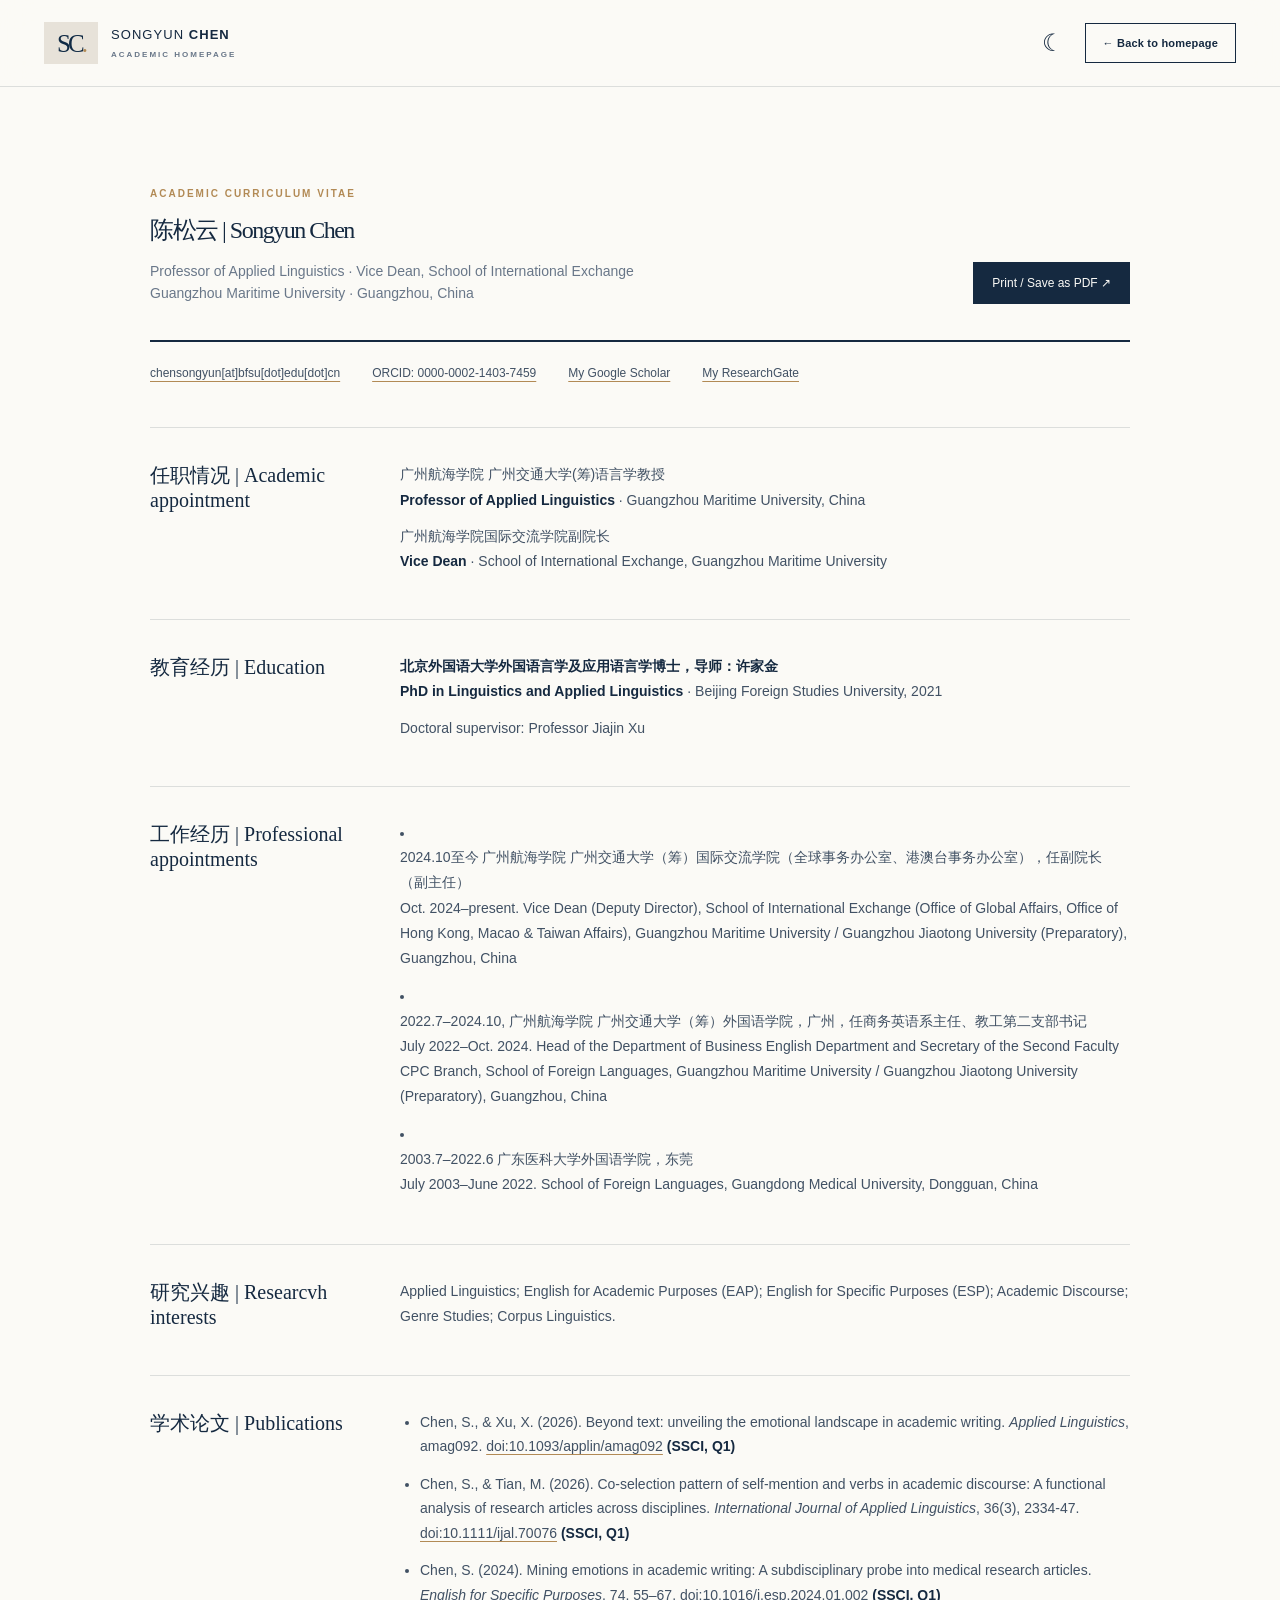
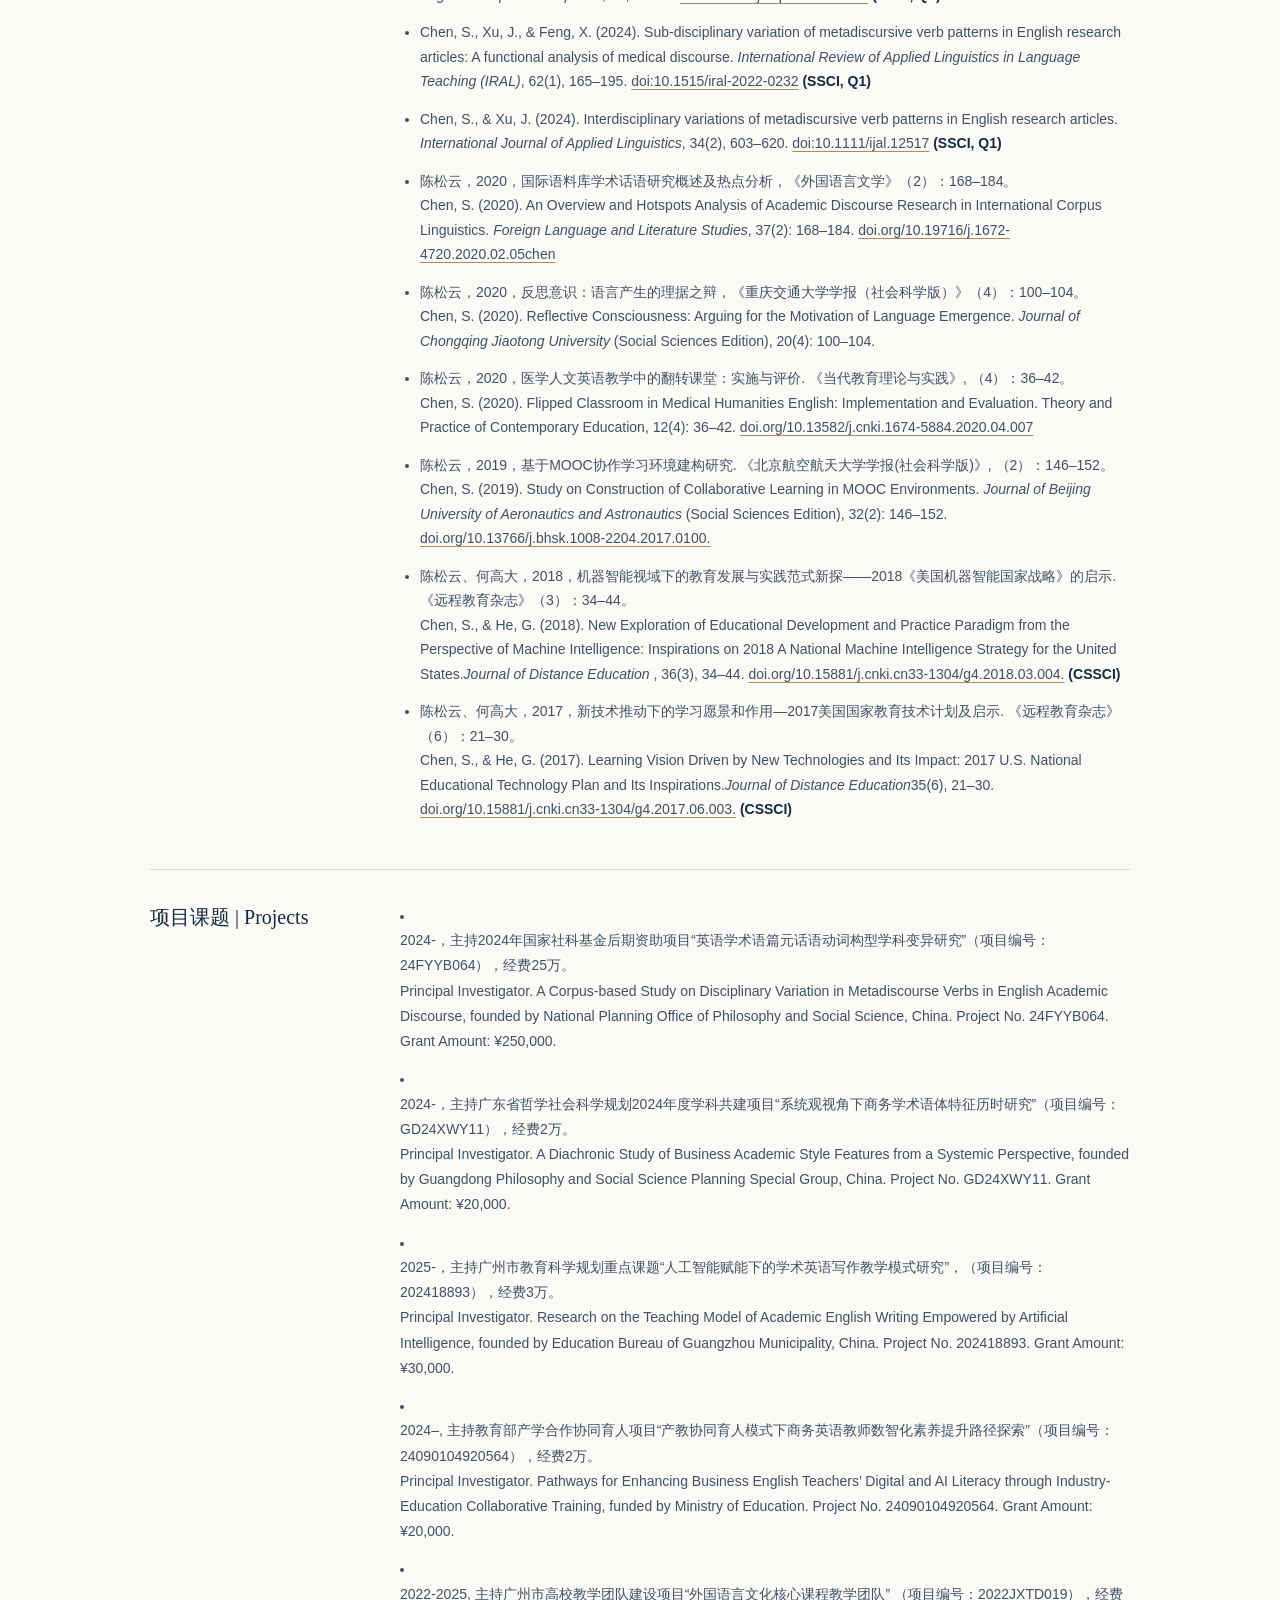
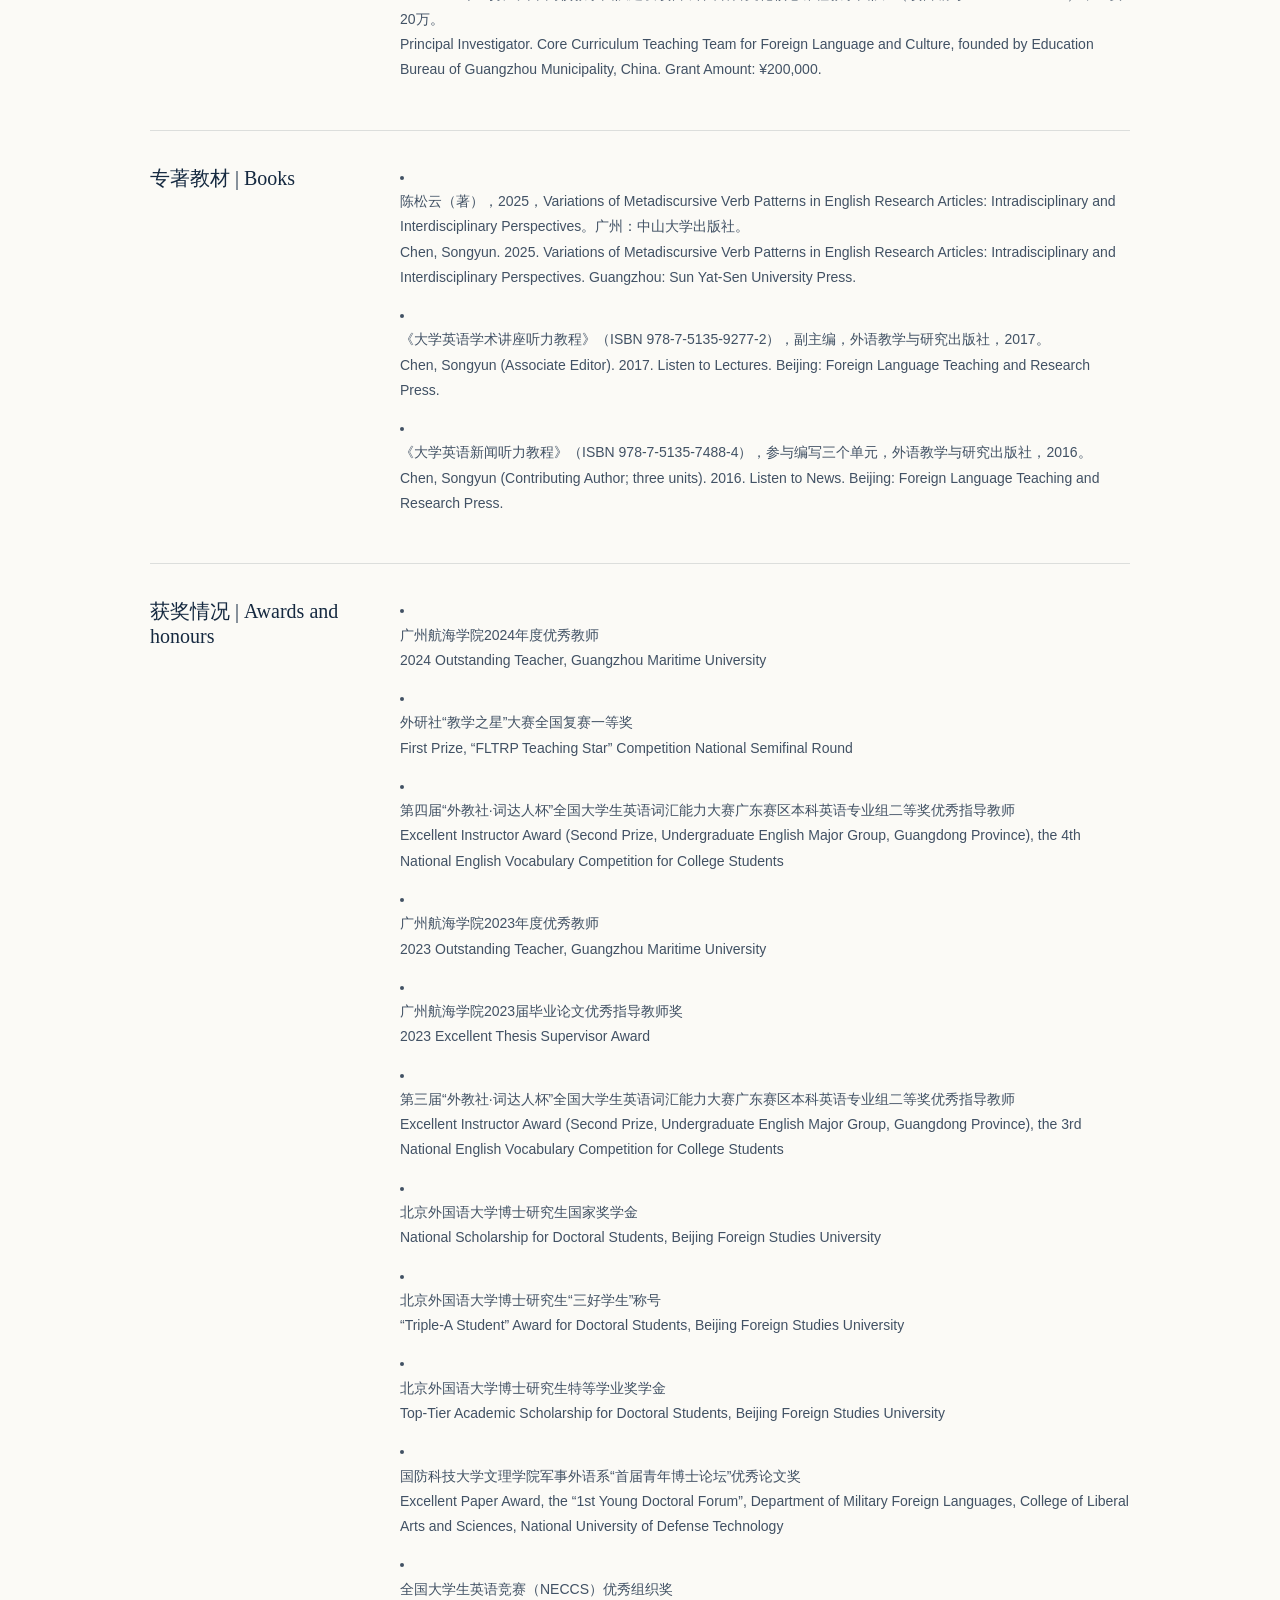
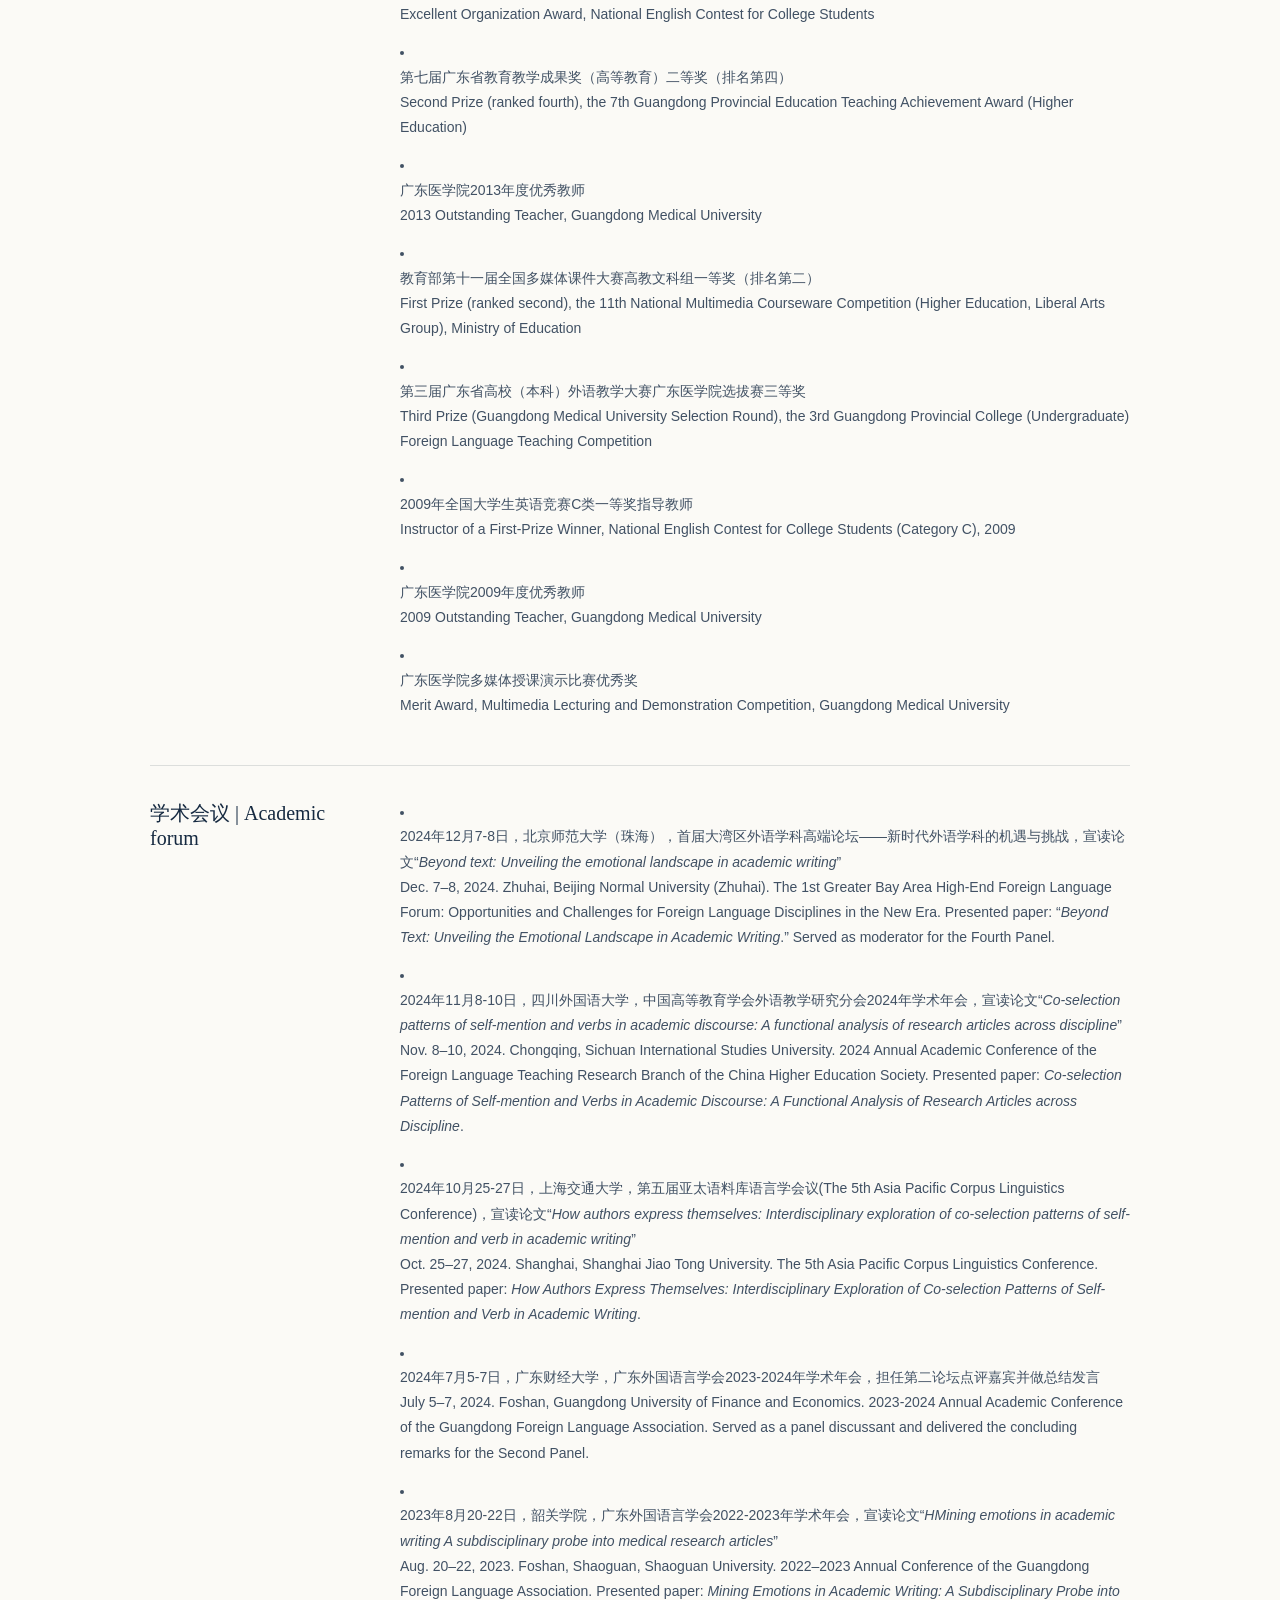
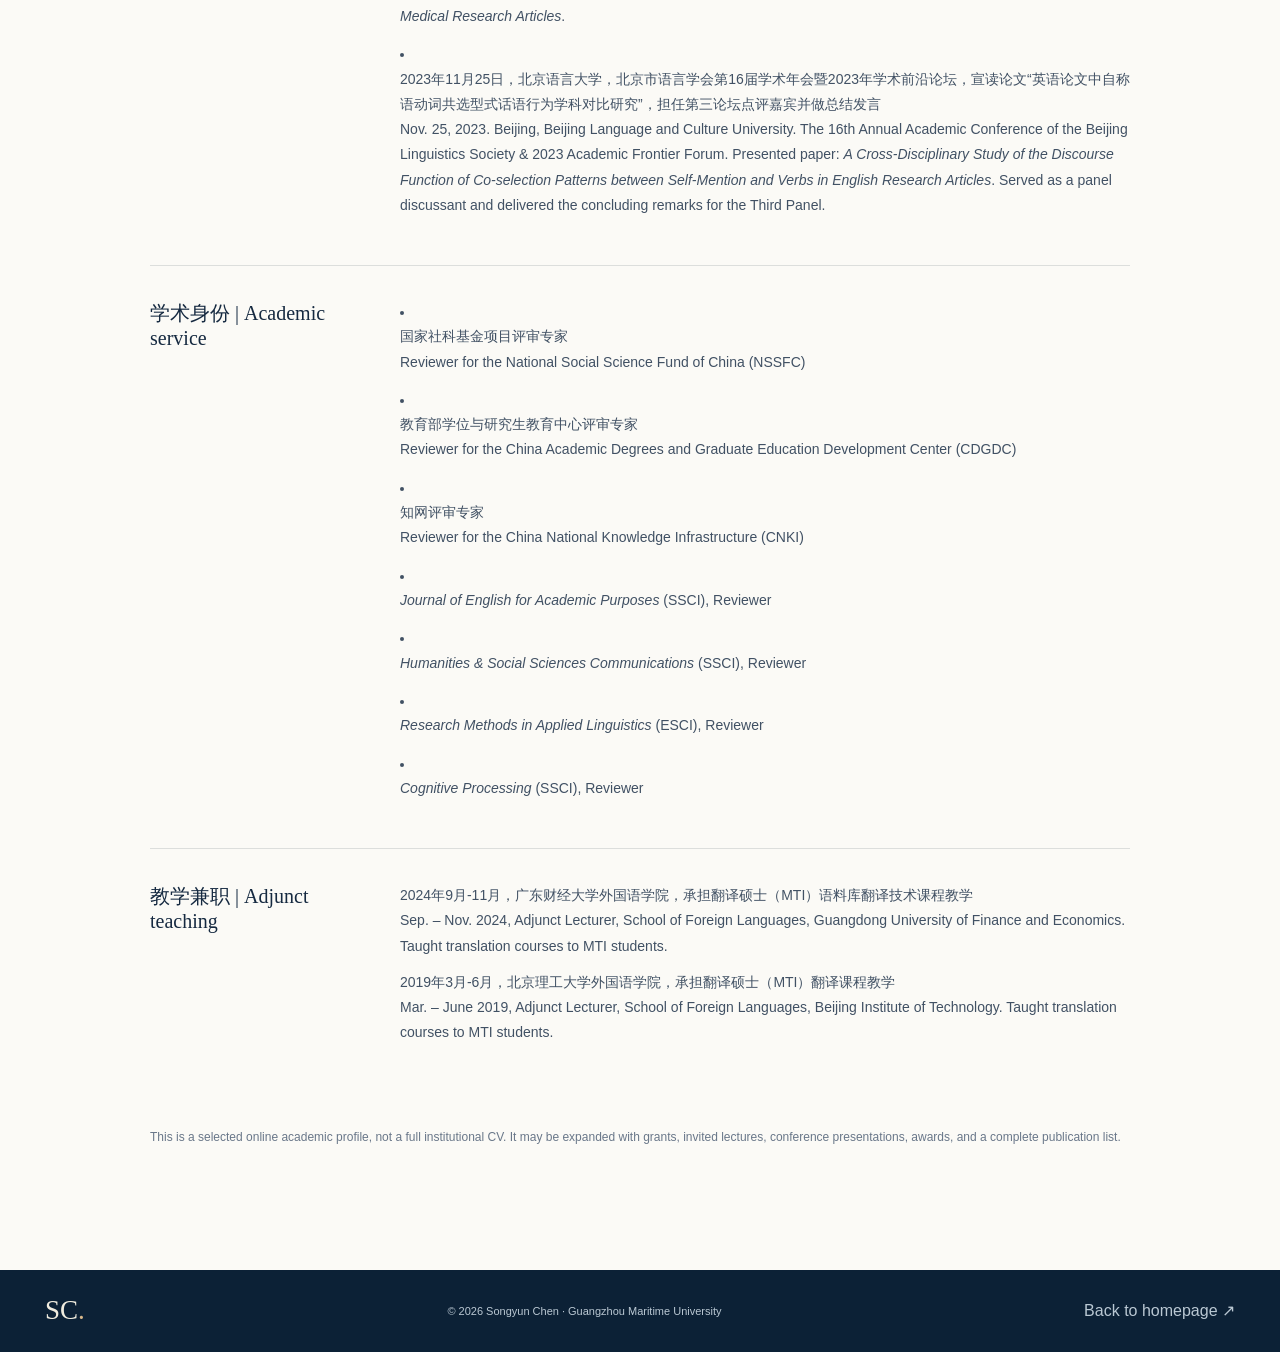
==== commit 7660671f: "Update cv.html" ====
--- a/cv.html
+++ b/cv.html
@@ -26,6 +26,11 @@
     <div class="cv-meta"><a href="mailto:chensongyun@bfsu.edu.cn">chensongyun[at]bfsu[dot]edu[dot]cn</a><a href="https://orcid.org/0000-0002-1403-7459" target="_blank" rel="noopener noreferrer">ORCID: 0000-0002-1403-7459</a><a href="https://scholar.google.com/citations?user=sMQxxy8AAAAJ&hl=en" target="_blank" rel="noopener noreferrer">My Google Scholar</a><a href="https://www.researchgate.net/profile/Songyun-Chen" target="_blank" rel="noopener noreferrer">My ResearchGate</a></div>
     <section class="cv-block"><h2>任职情况 | Academic appointment</h2><div><p>广州航海学院 广州交通大学(筹)语言学教授<br><strong>Professor of Applied Linguistics</strong> · Guangzhou Maritime University, China</p><p>广州航海学院国际交流学院副院长<br><strong>Vice Dean</strong> · School of International Exchange, Guangzhou Maritime University</p></div></section>
     <section class="cv-block"><h2>教育经历 | Education</h2><div><p><strong>北京外国语大学外国语言学及应用语言学博士，导师：许家金<br>PhD in Linguistics and Applied Linguistics</strong> · Beijing Foreign Studies University, 2021</p><p>Doctoral supervisor: Professor Jiajin Xu</p></div></section>
+    <section class="cv-block"><h2>工作经历 | Professional appointments</h2><div>
+      <li><p>2024.10至今 广州航海学院 广州交通大学（筹）国际交流学院（全球事务办公室、港澳台事务办公室），任副院长（副主任）<br>Oct. 2024–present. Vice Dean (Deputy Director), School of International Exchange (Office of Global Affairs, Office of Hong Kong, Macao & Taiwan Affairs), Guangzhou Maritime University / Guangzhou Jiaotong University (Preparatory), Guangzhou, China</p></li>
+      <li><p>2022.7–2024.10, 广州航海学院 广州交通大学（筹）外国语学院，广州，任商务英语系主任、教工第二支部书记<br>July 2022–Oct. 2024. Head of the Department of Business English Department and Secretary of the Second Faculty CPC Branch, School of Foreign Languages, Guangzhou Maritime University / Guangzhou Jiaotong University (Preparatory), Guangzhou, China</p></li>
+      <li><p>2003.7–2022.6 广东医科大学外国语学院，东莞<br>July 2003–June 2022. School of Foreign Languages, Guangdong Medical University, Dongguan, China</p></li>
+    </div></section>
     <section class="cv-block"><h2>研究兴趣 | Researcvh interests</h2><div><p>Applied Linguistics; English for Academic Purposes (EAP); English for Specific Purposes (ESP); Academic Discourse; Genre Studies; Corpus Linguistics.</p></div></section>
     <section class="cv-block"><h2>学术论文 | Publications</h2><div><ul>
       <li>Chen, S., &amp; Xu, X. (2026). Beyond text: unveiling the emotional landscape in academic writing. <em>Applied Linguistics</em>, amag092. <a href="https://doi.org/10.1093/applin/amag092" target="_blank" rel="noopener noreferrer">doi:10.1093/applin/amag092</a> <strong>(SSCI, Q1)</strong></li>
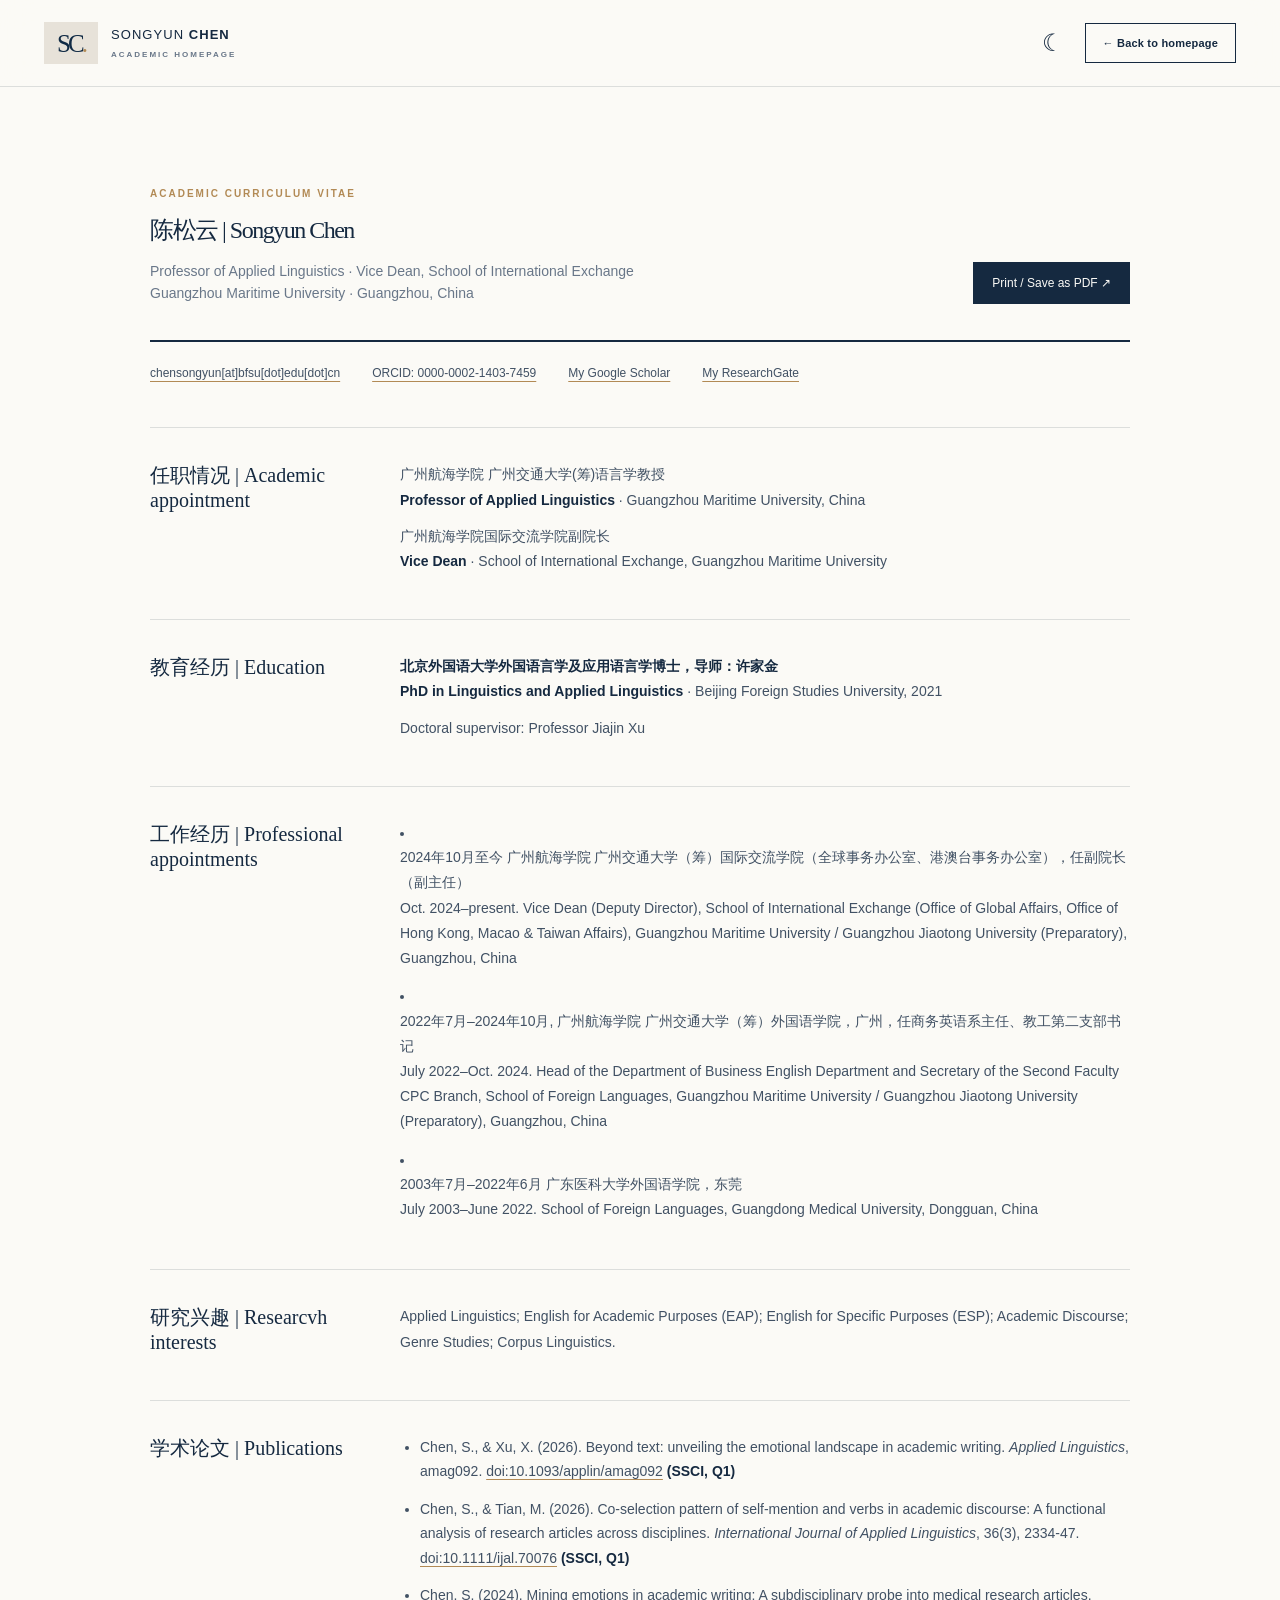
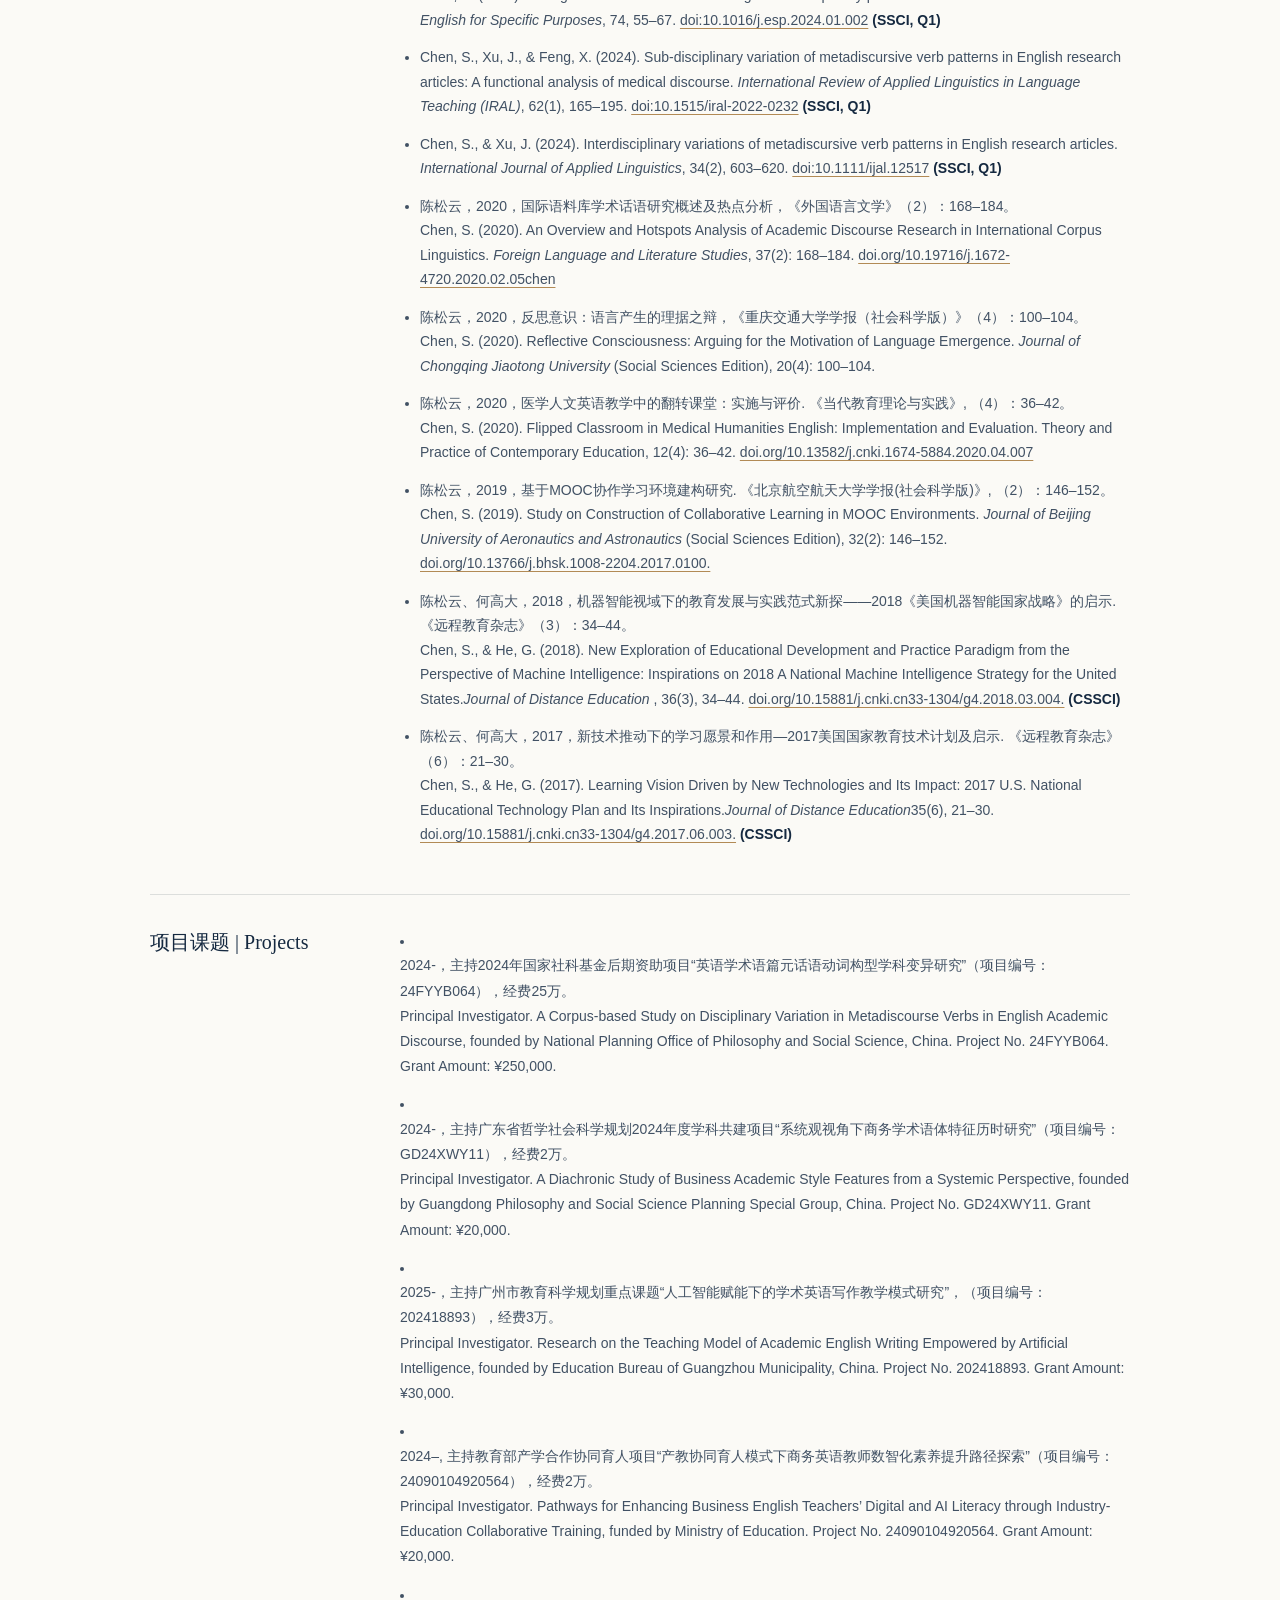
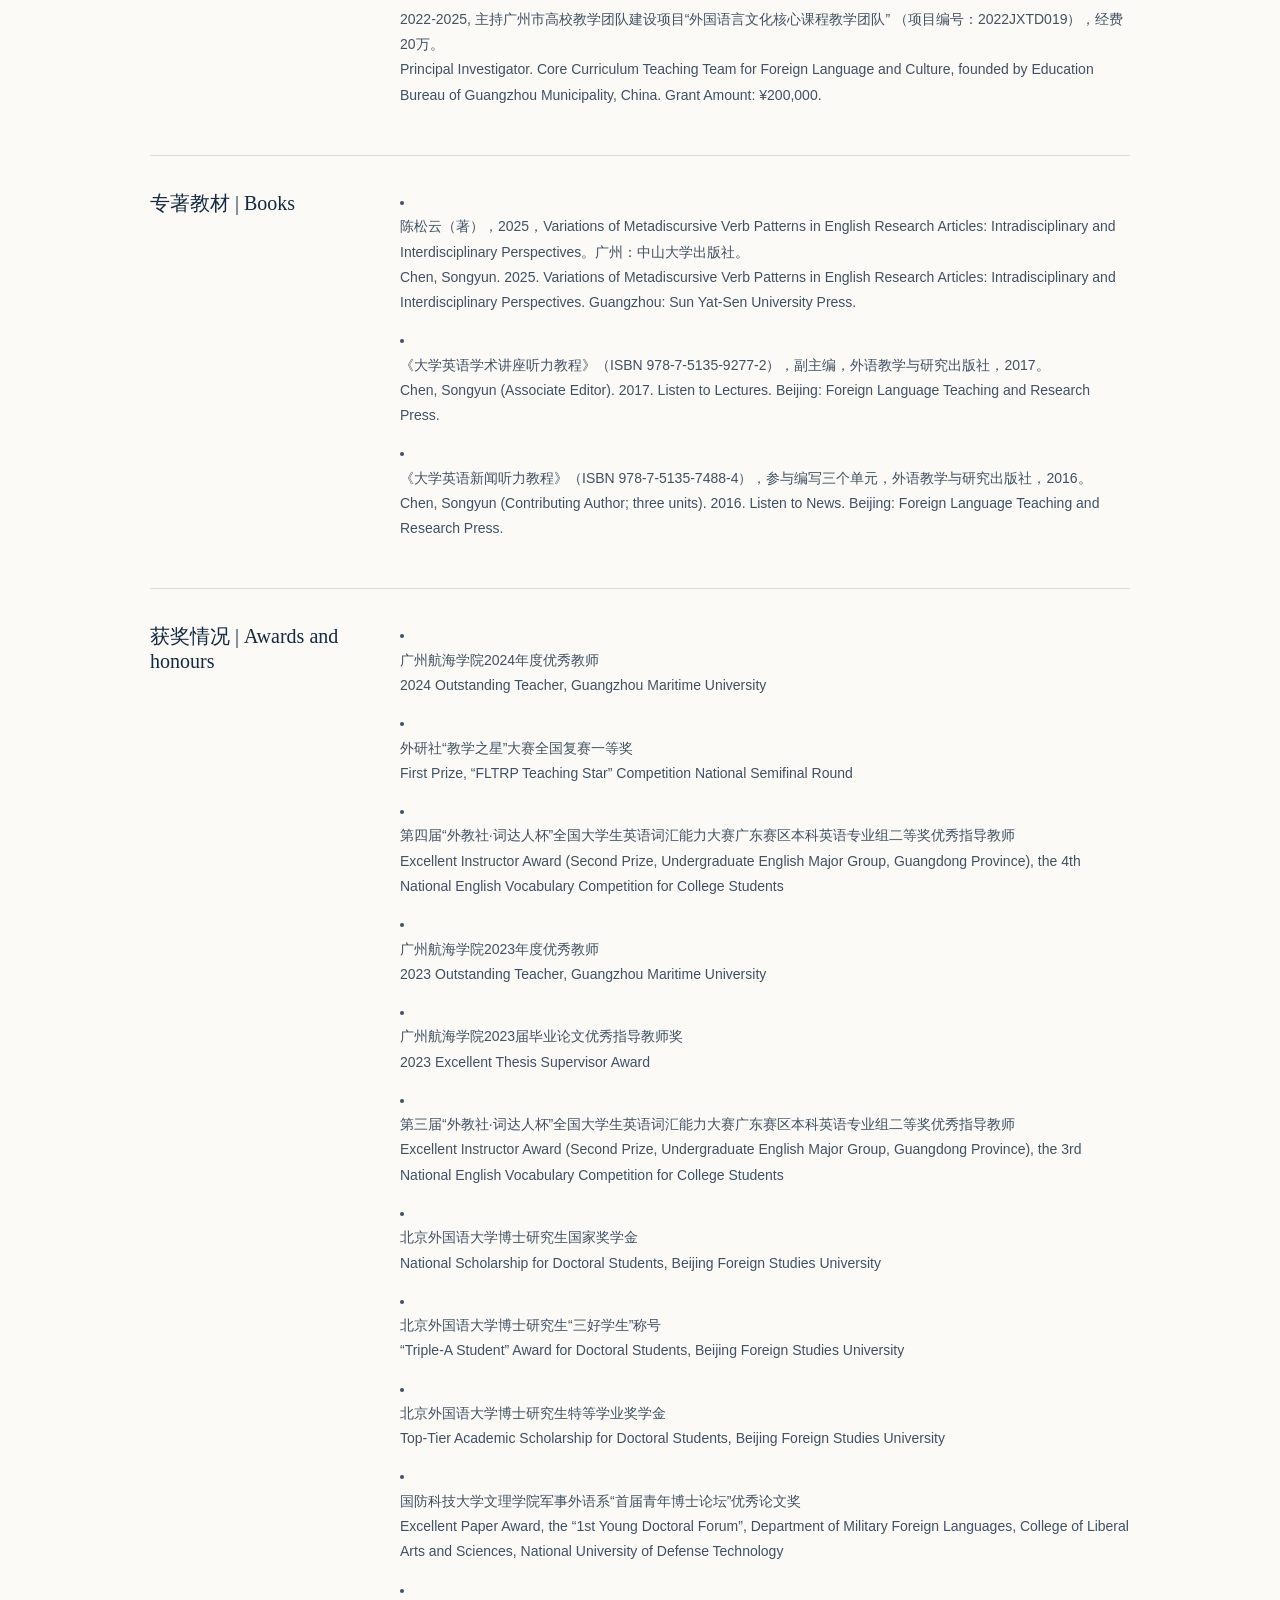
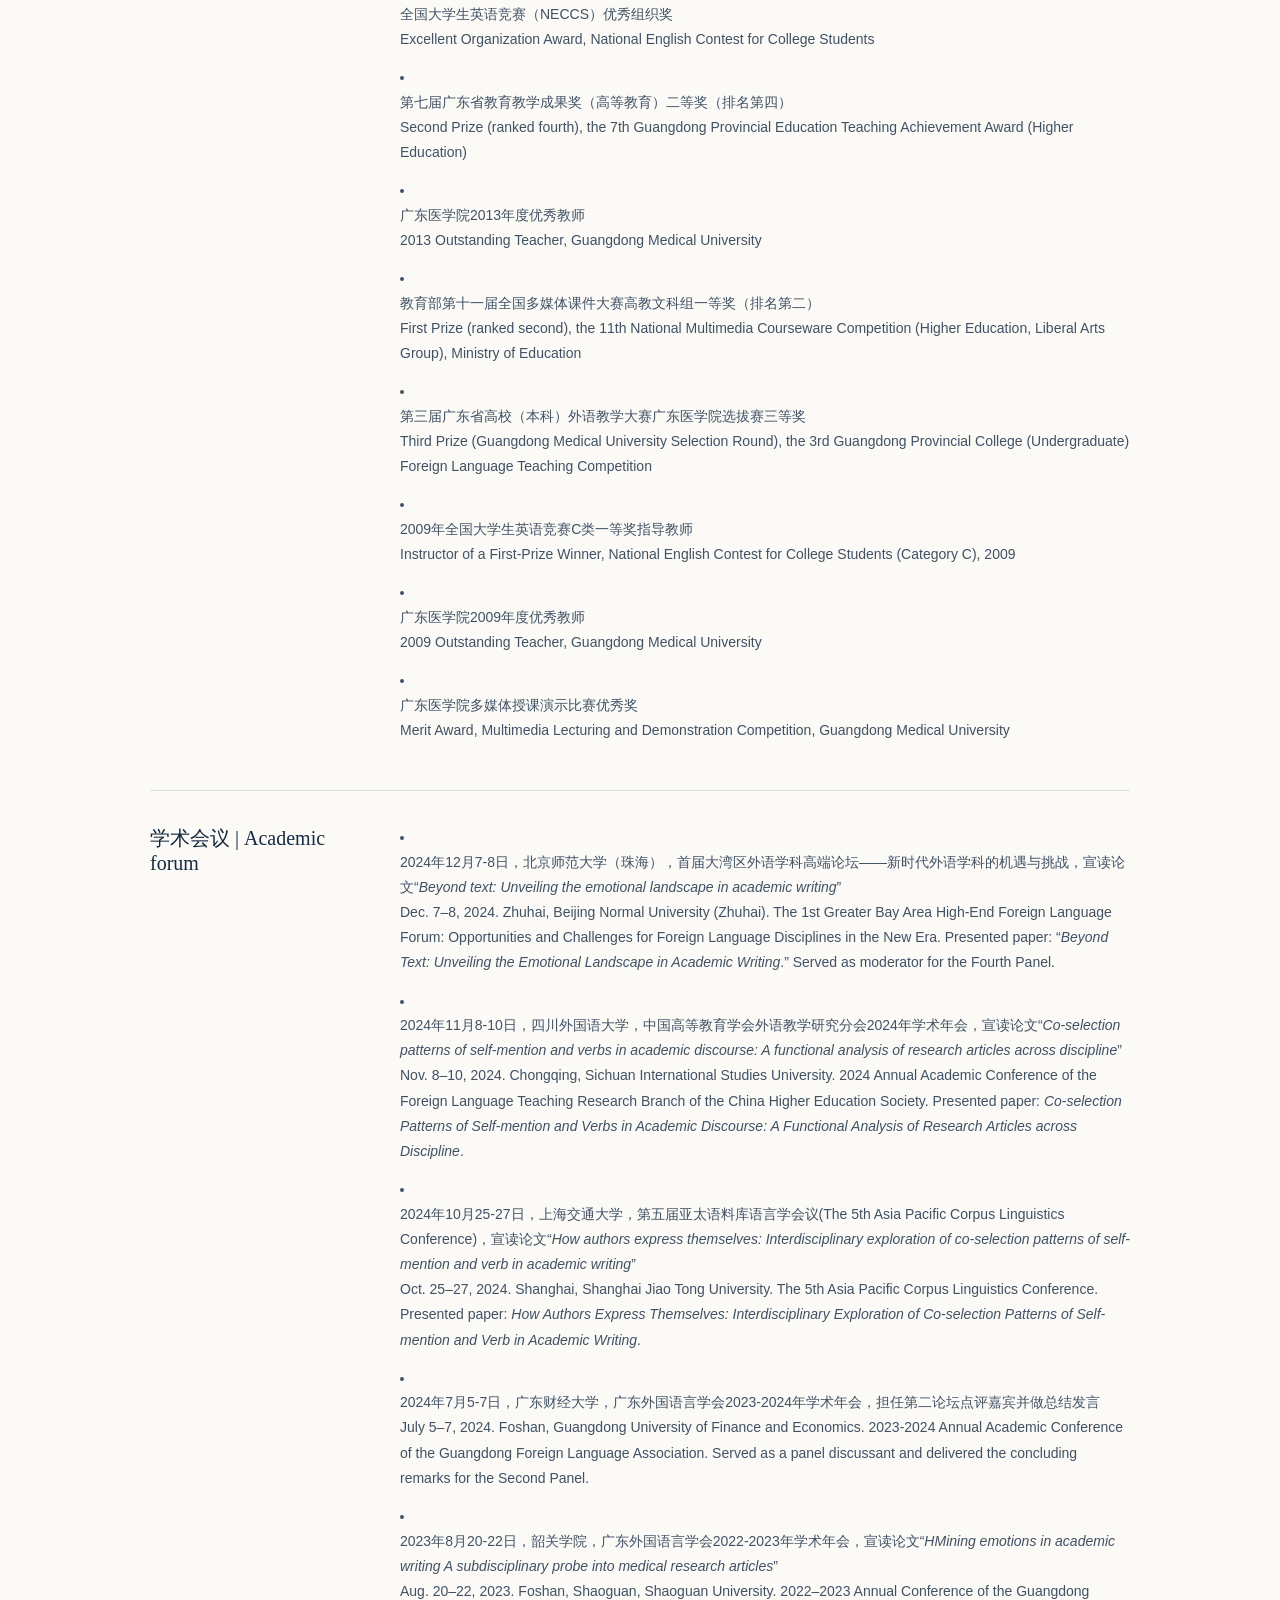
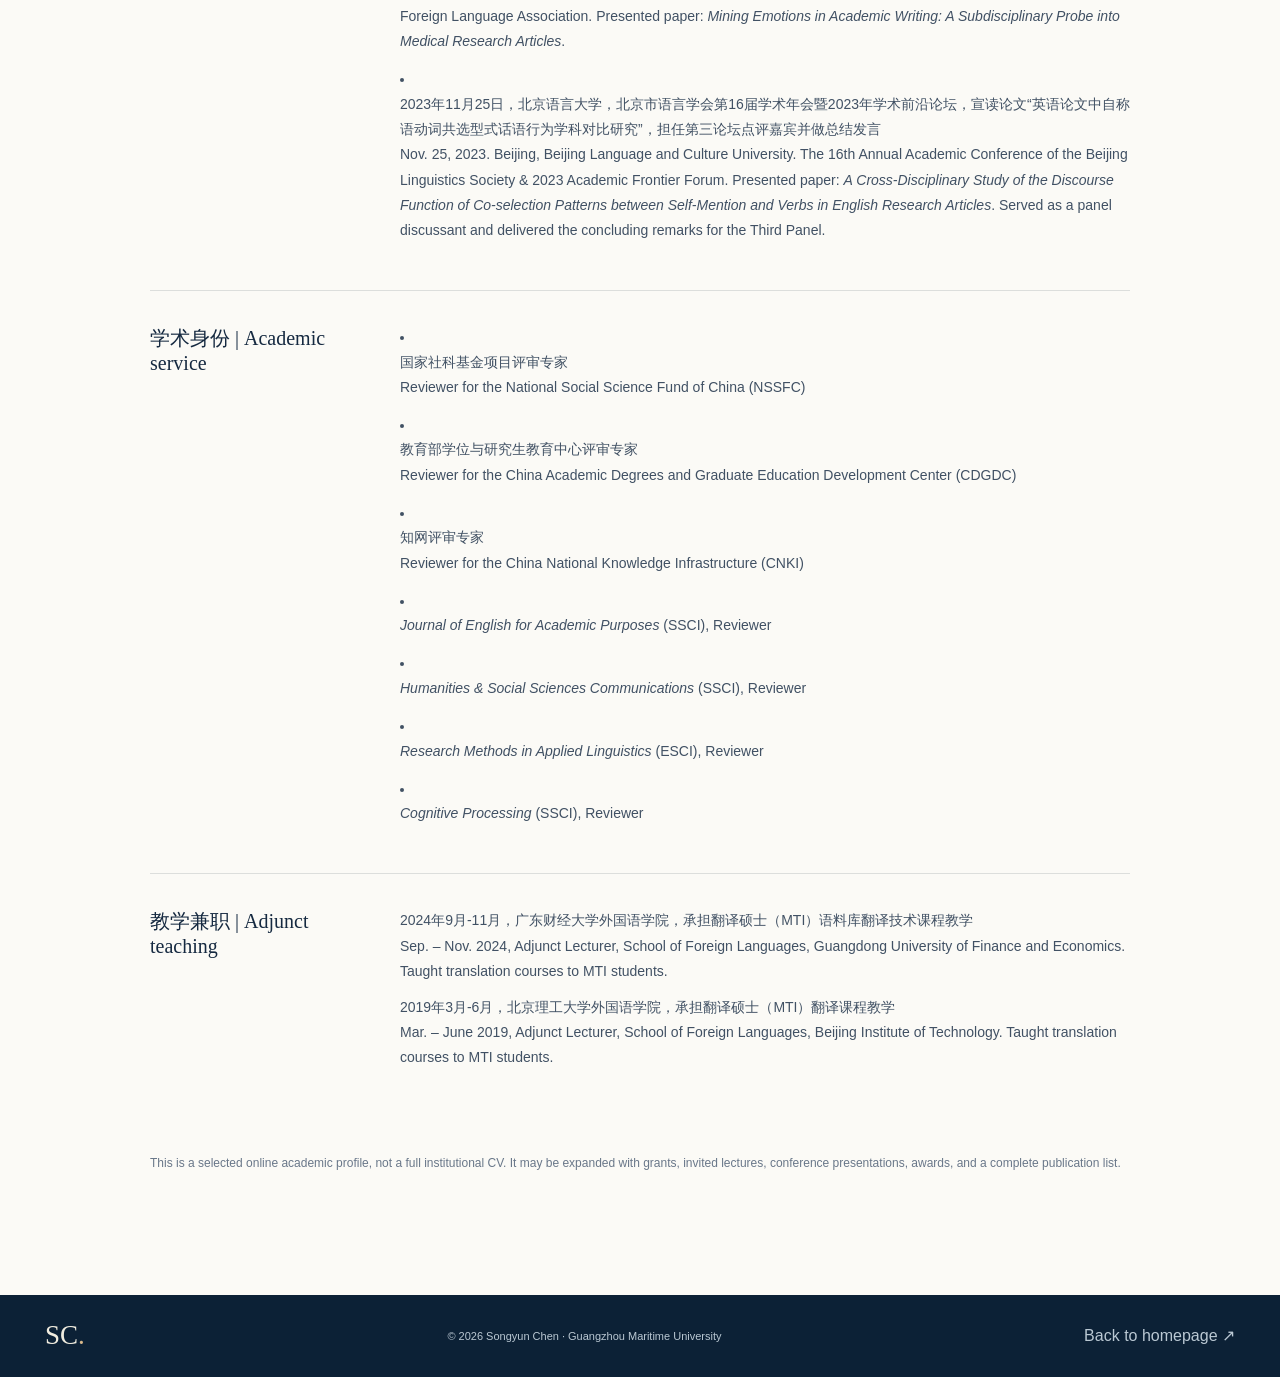
==== commit ce42dfe4: "Update cv.html" ====
--- a/cv.html
+++ b/cv.html
@@ -27,9 +27,9 @@
     <section class="cv-block"><h2>任职情况 | Academic appointment</h2><div><p>广州航海学院 广州交通大学(筹)语言学教授<br><strong>Professor of Applied Linguistics</strong> · Guangzhou Maritime University, China</p><p>广州航海学院国际交流学院副院长<br><strong>Vice Dean</strong> · School of International Exchange, Guangzhou Maritime University</p></div></section>
     <section class="cv-block"><h2>教育经历 | Education</h2><div><p><strong>北京外国语大学外国语言学及应用语言学博士，导师：许家金<br>PhD in Linguistics and Applied Linguistics</strong> · Beijing Foreign Studies University, 2021</p><p>Doctoral supervisor: Professor Jiajin Xu</p></div></section>
     <section class="cv-block"><h2>工作经历 | Professional appointments</h2><div>
-      <li><p>2024.10至今 广州航海学院 广州交通大学（筹）国际交流学院（全球事务办公室、港澳台事务办公室），任副院长（副主任）<br>Oct. 2024–present. Vice Dean (Deputy Director), School of International Exchange (Office of Global Affairs, Office of Hong Kong, Macao & Taiwan Affairs), Guangzhou Maritime University / Guangzhou Jiaotong University (Preparatory), Guangzhou, China</p></li>
-      <li><p>2022.7–2024.10, 广州航海学院 广州交通大学（筹）外国语学院，广州，任商务英语系主任、教工第二支部书记<br>July 2022–Oct. 2024. Head of the Department of Business English Department and Secretary of the Second Faculty CPC Branch, School of Foreign Languages, Guangzhou Maritime University / Guangzhou Jiaotong University (Preparatory), Guangzhou, China</p></li>
-      <li><p>2003.7–2022.6 广东医科大学外国语学院，东莞<br>July 2003–June 2022. School of Foreign Languages, Guangdong Medical University, Dongguan, China</p></li>
+      <li><p>2024年10月至今 广州航海学院 广州交通大学（筹）国际交流学院（全球事务办公室、港澳台事务办公室），任副院长（副主任）<br>Oct. 2024–present. Vice Dean (Deputy Director), School of International Exchange (Office of Global Affairs, Office of Hong Kong, Macao & Taiwan Affairs), Guangzhou Maritime University / Guangzhou Jiaotong University (Preparatory), Guangzhou, China</p></li>
+      <li><p>2022年7月–2024年10月, 广州航海学院 广州交通大学（筹）外国语学院，广州，任商务英语系主任、教工第二支部书记<br>July 2022–Oct. 2024. Head of the Department of Business English Department and Secretary of the Second Faculty CPC Branch, School of Foreign Languages, Guangzhou Maritime University / Guangzhou Jiaotong University (Preparatory), Guangzhou, China</p></li>
+      <li><p>2003年7月–2022年6月 广东医科大学外国语学院，东莞<br>July 2003–June 2022. School of Foreign Languages, Guangdong Medical University, Dongguan, China</p></li>
     </div></section>
     <section class="cv-block"><h2>研究兴趣 | Researcvh interests</h2><div><p>Applied Linguistics; English for Academic Purposes (EAP); English for Specific Purposes (ESP); Academic Discourse; Genre Studies; Corpus Linguistics.</p></div></section>
     <section class="cv-block"><h2>学术论文 | Publications</h2><div><ul>
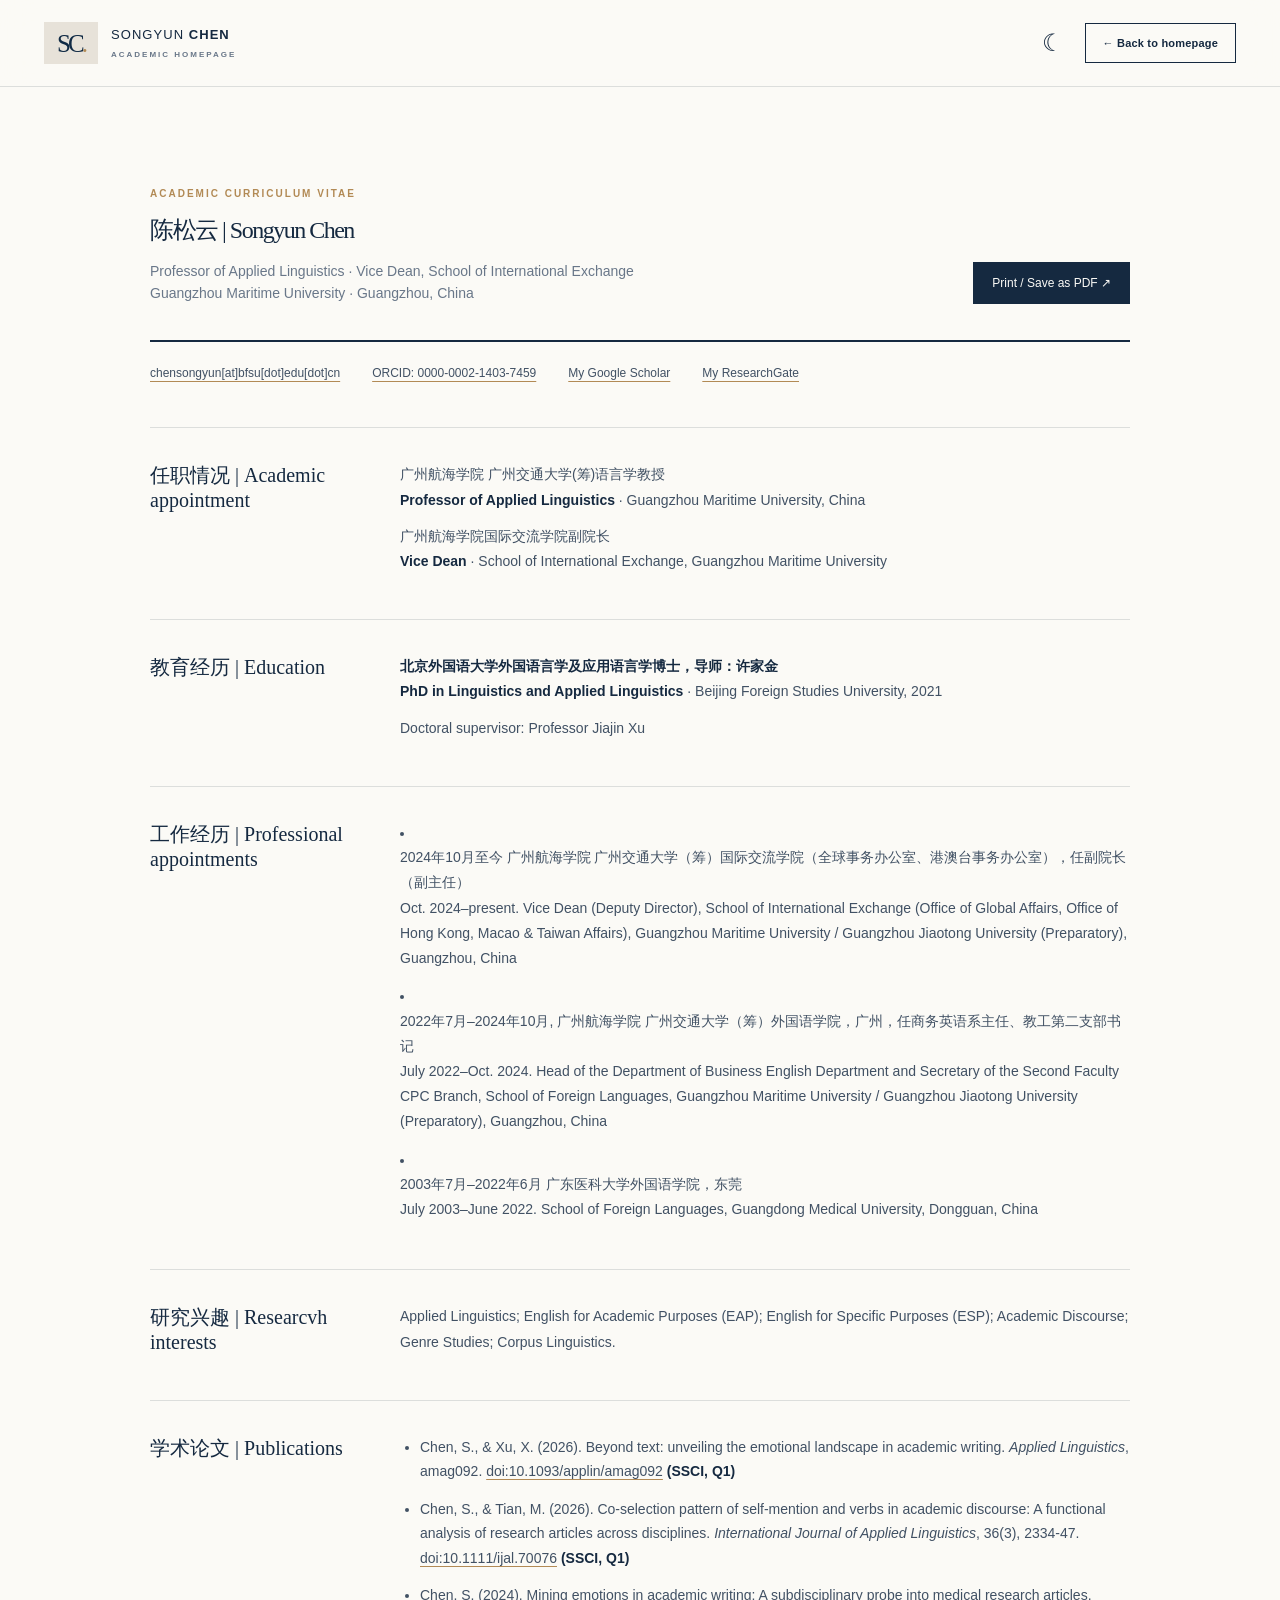
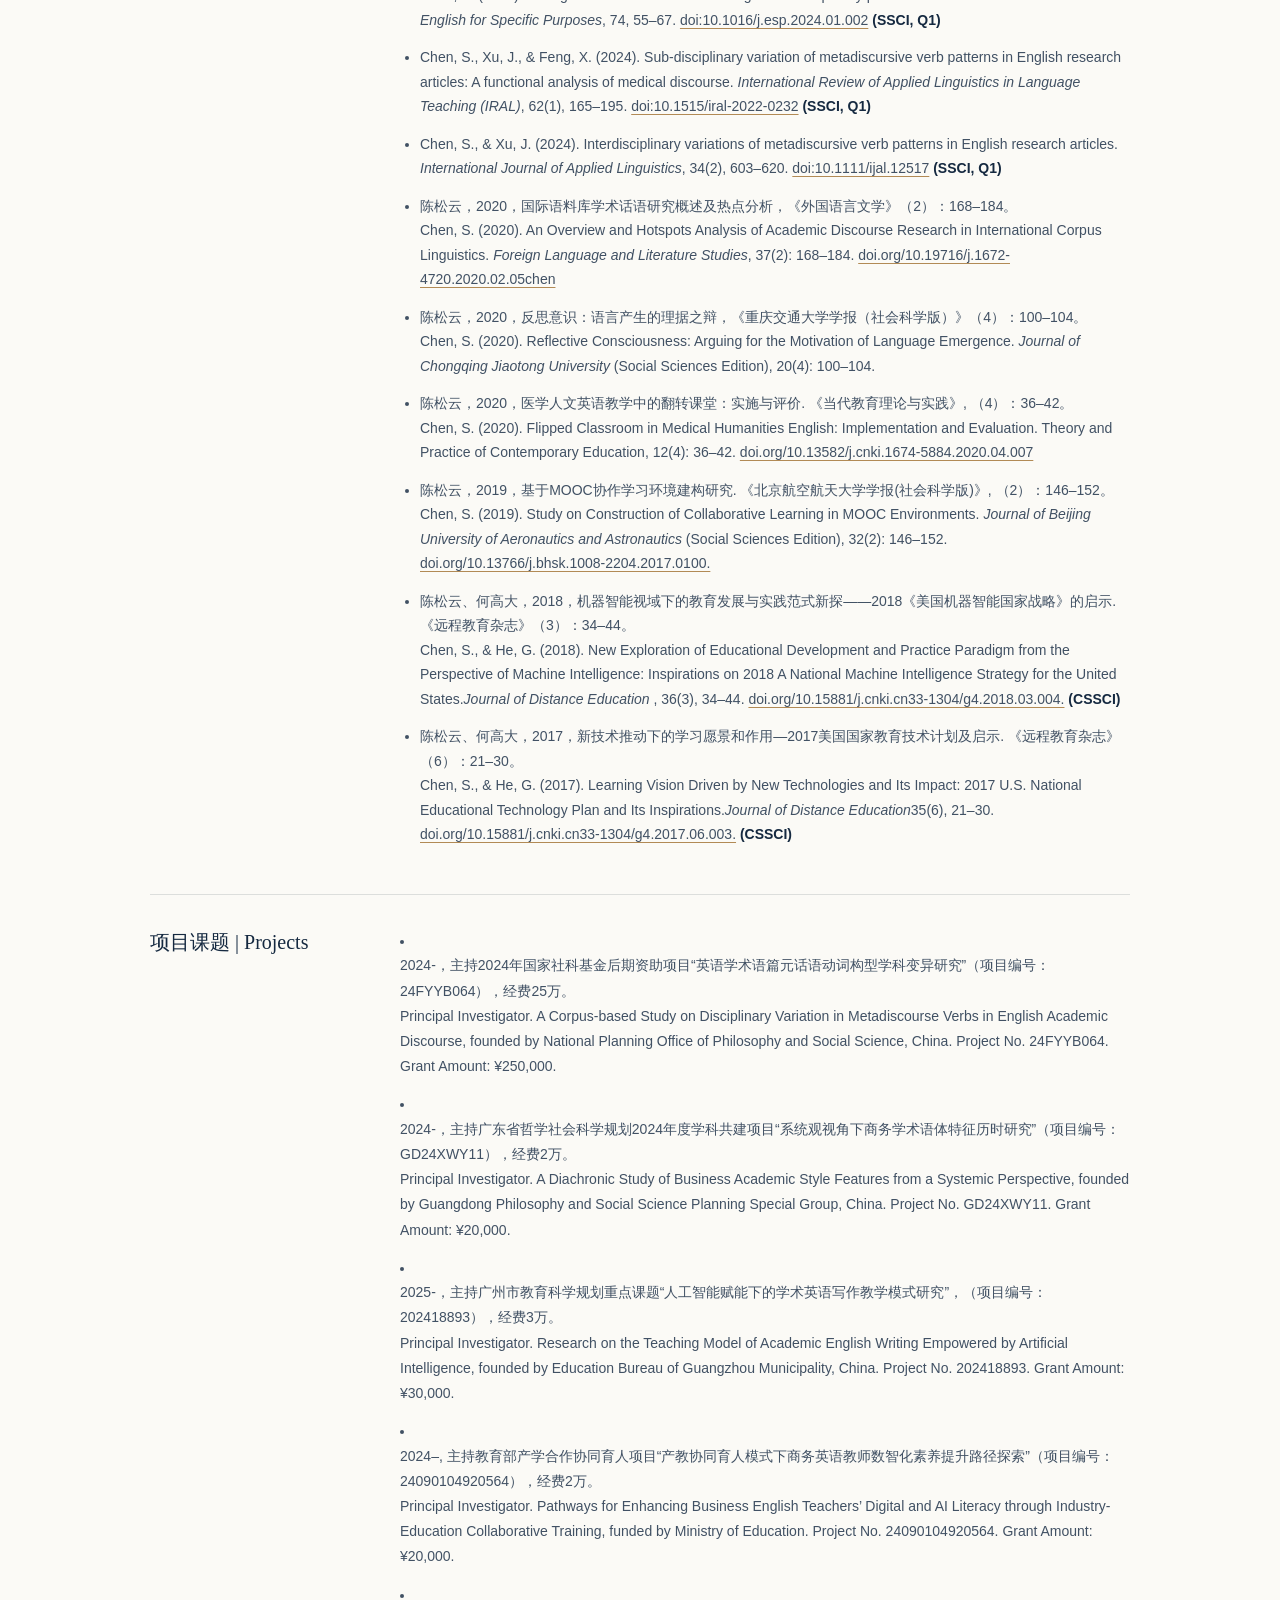
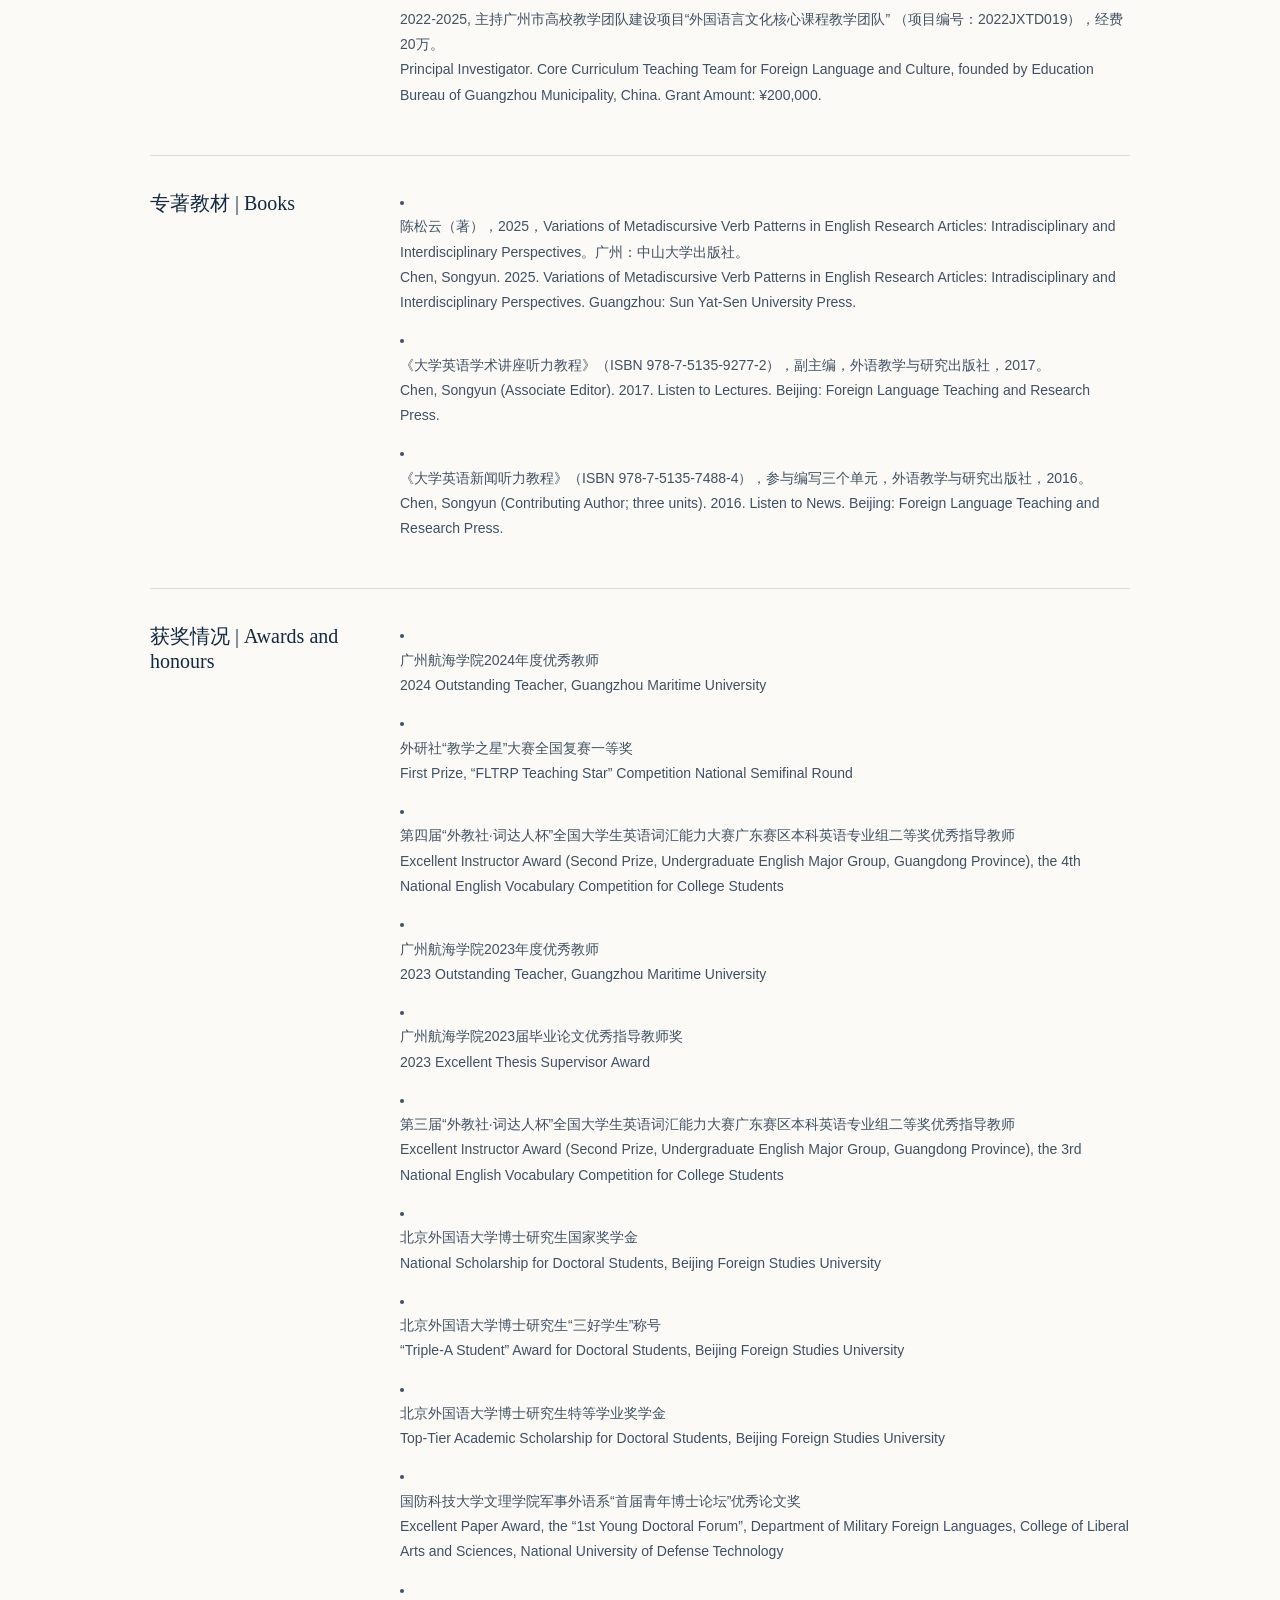
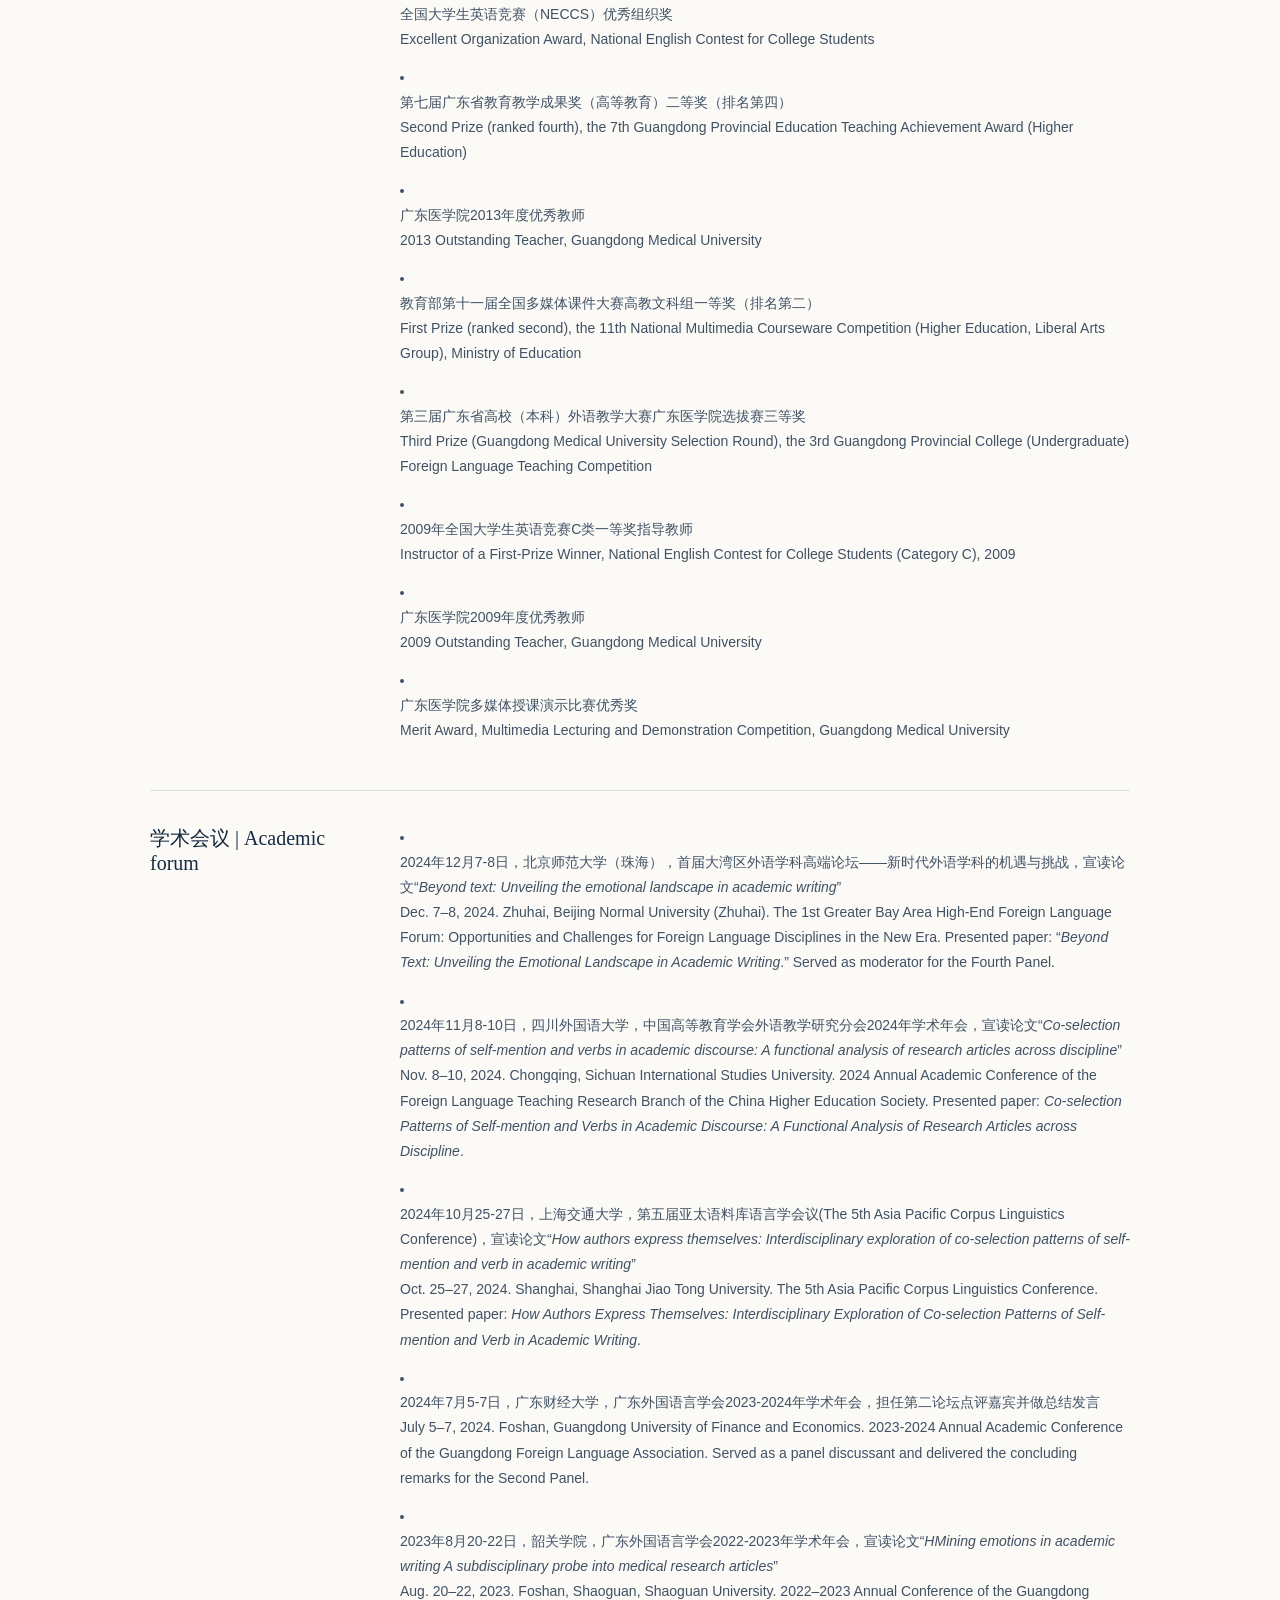
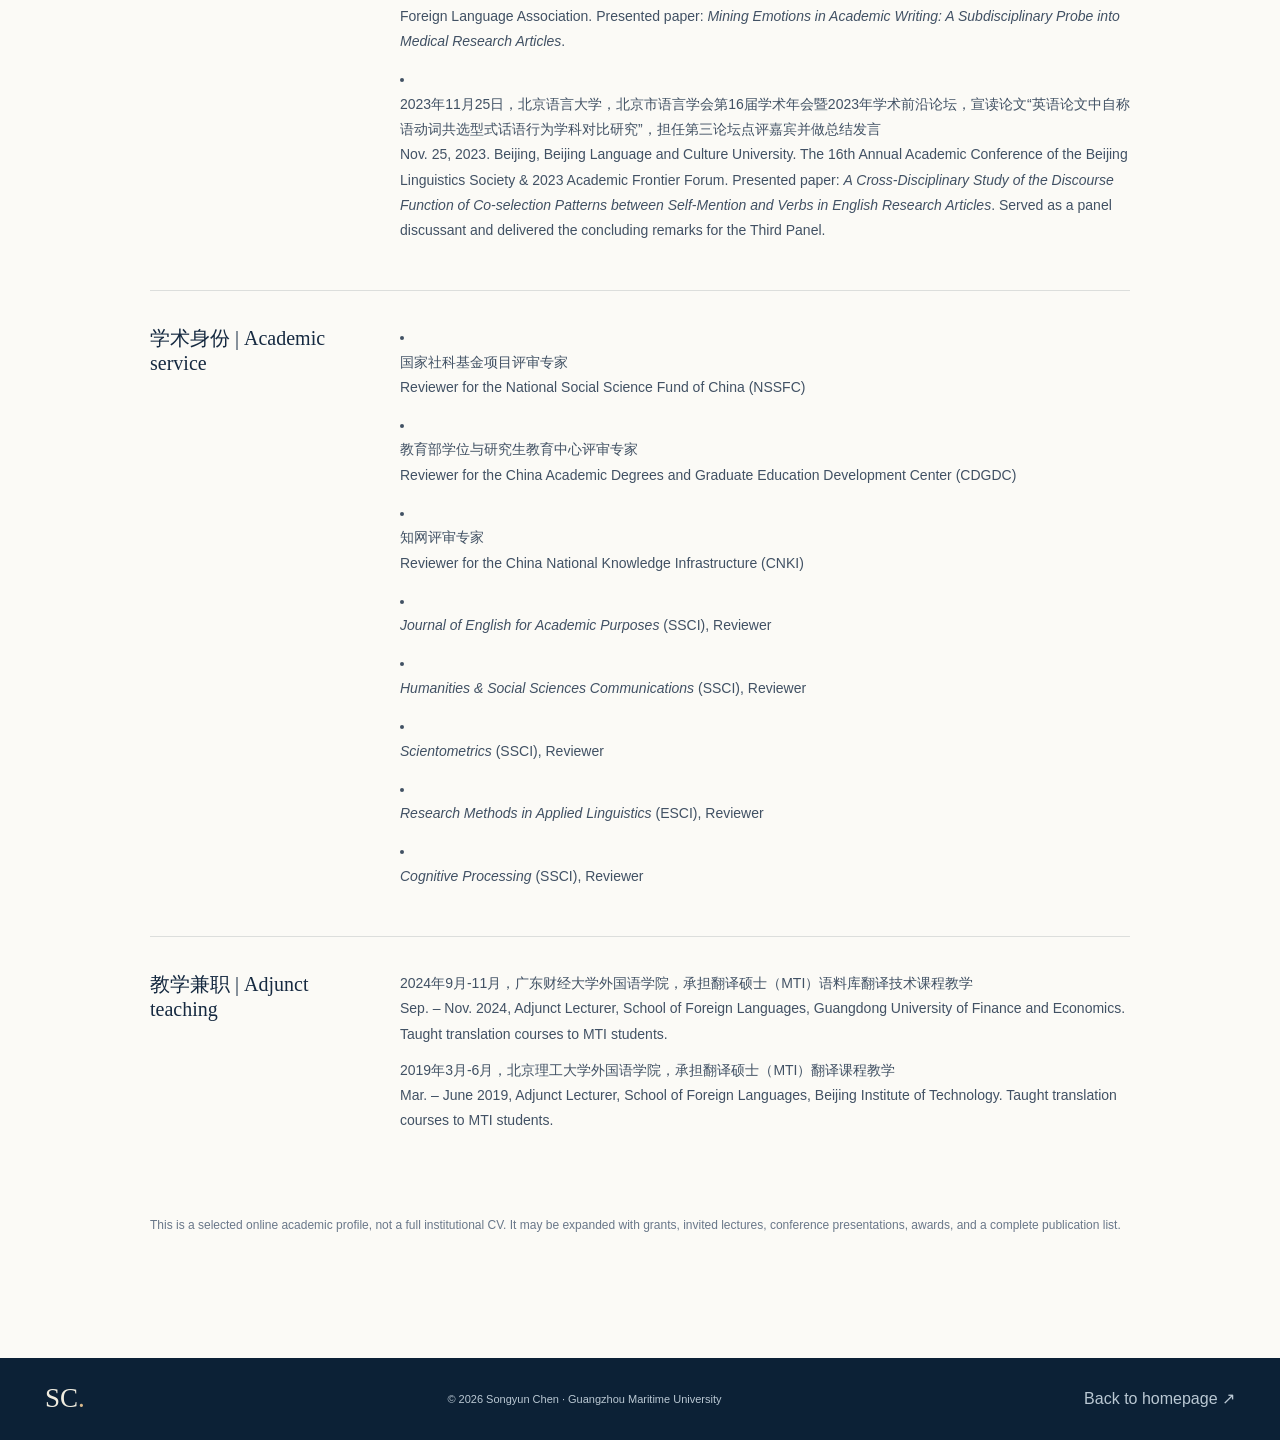
==== commit 2dfd25ff: "Add reviewer role for Scientometrics journal" ====
--- a/cv.html
+++ b/cv.html
@@ -89,6 +89,7 @@
       <li><p>知网评审专家<br>Reviewer for the China National Knowledge Infrastructure (CNKI)</p></li>
       <li><p><em>Journal of English for Academic Purposes</em> (SSCI), Reviewer</p></li>
       <li><p><em>Humanities & Social Sciences Communications</em> (SSCI), Reviewer</p></li>
+      <li><p><em>Scientometrics</em> (SSCI), Reviewer</p></li>
       <li><p><em>Research Methods in Applied Linguistics</em> (ESCI), Reviewer</p></li>
       <li><p><em>Cognitive Processing</em> (SSCI), Reviewer</p></div></section> 
     <section class="cv-block"><h2>教学兼职 | Adjunct teaching</h2><div>
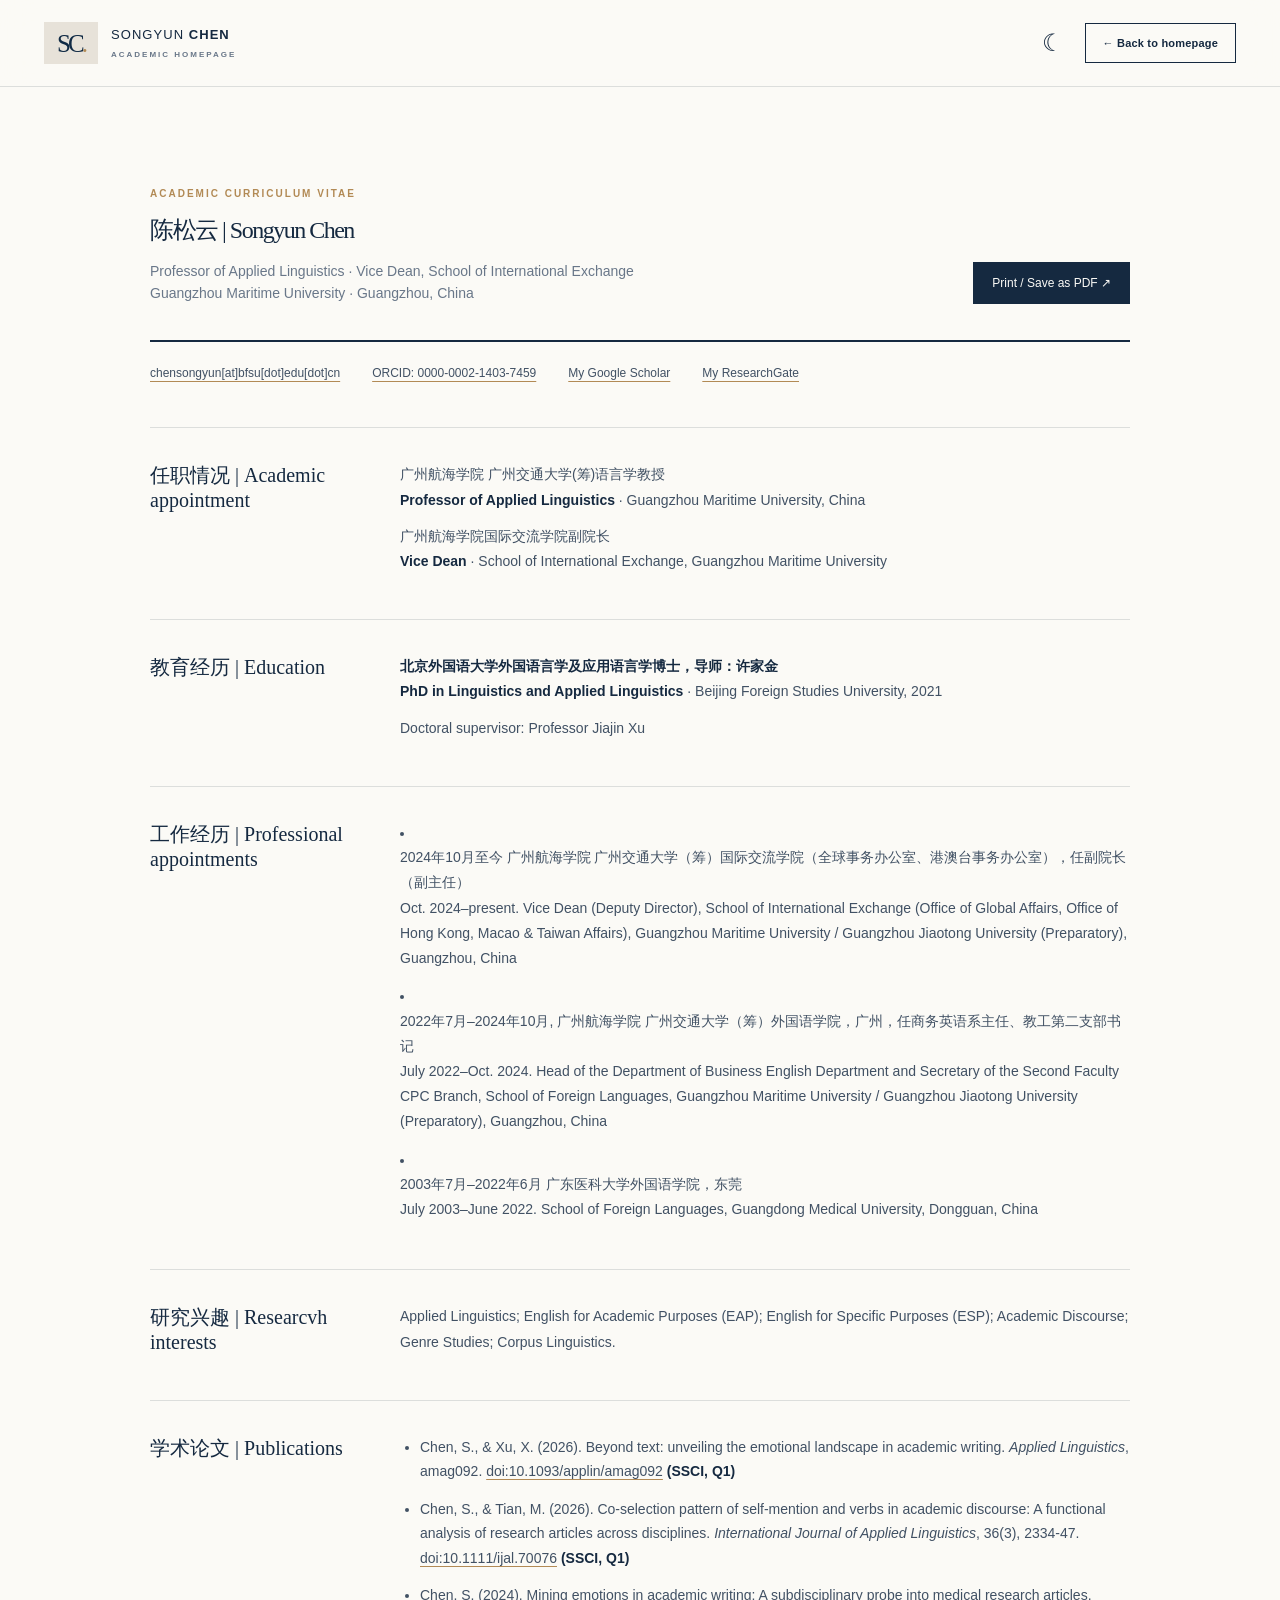
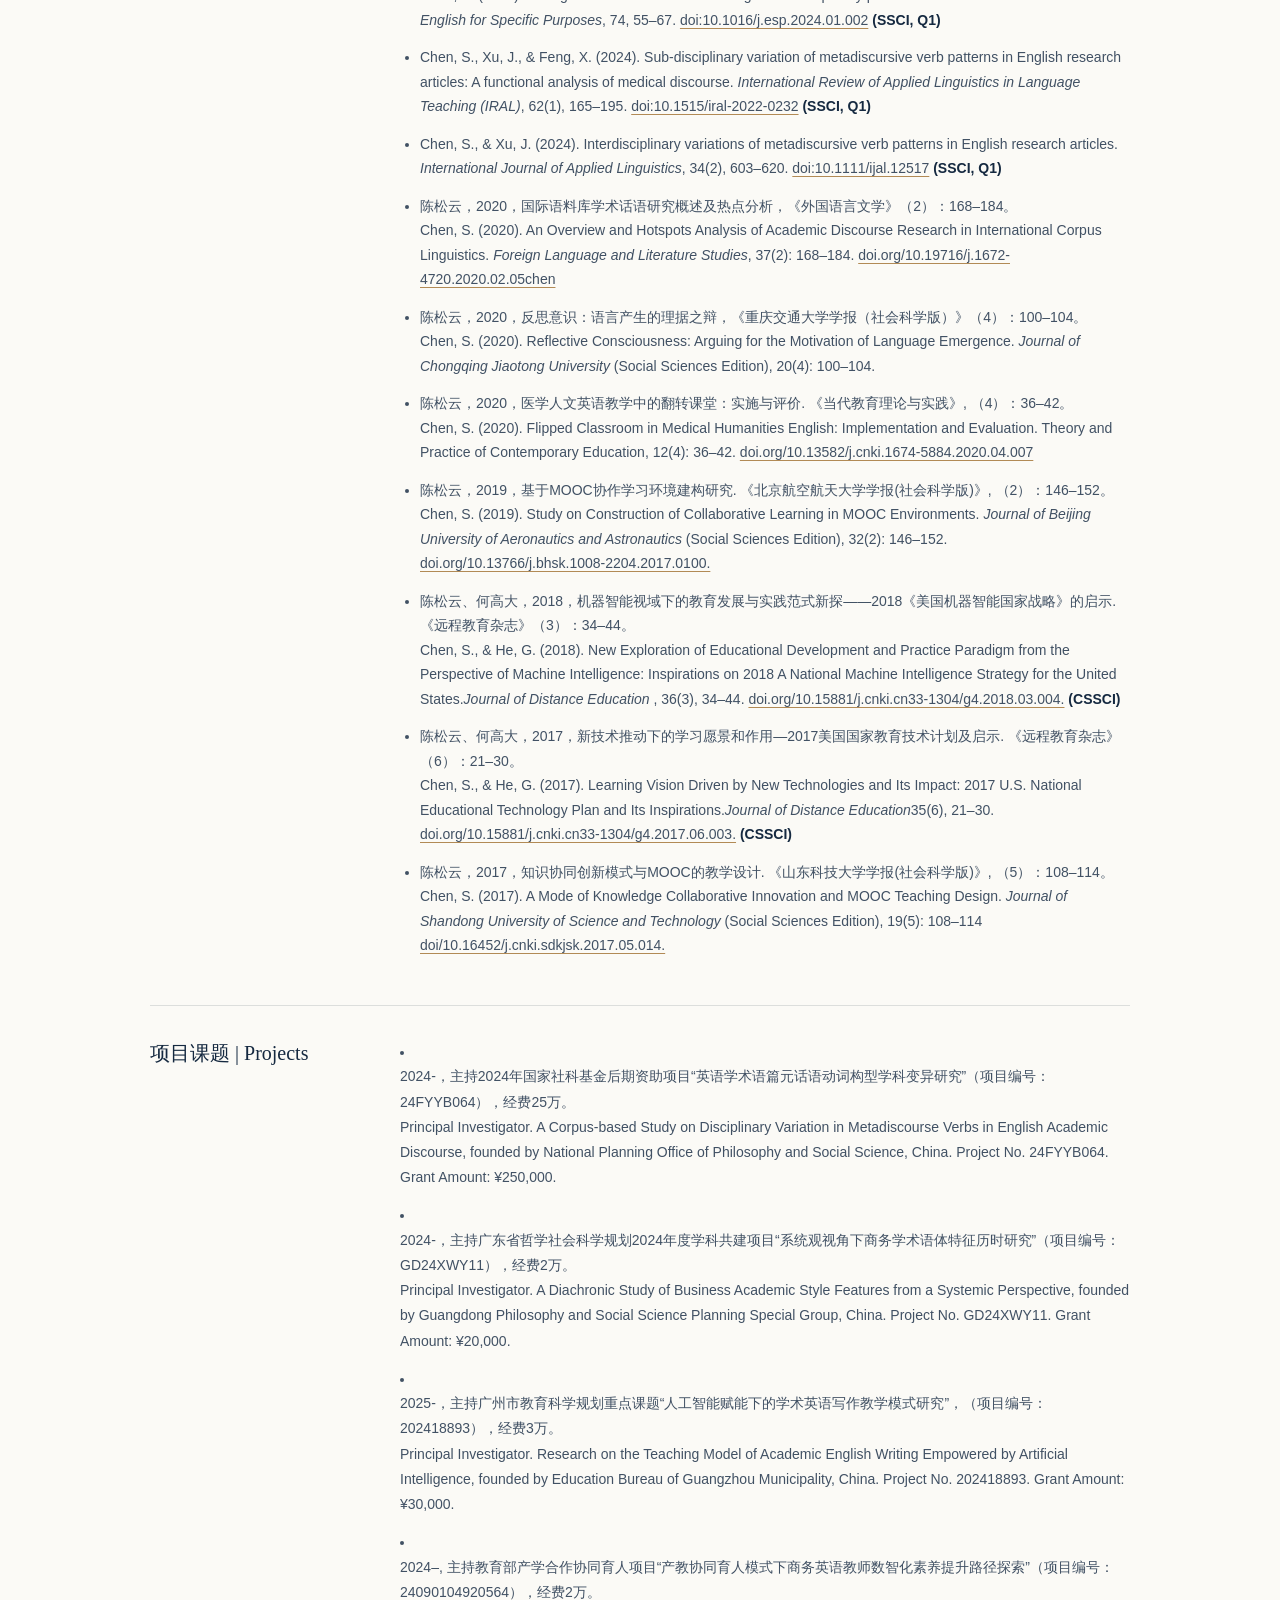
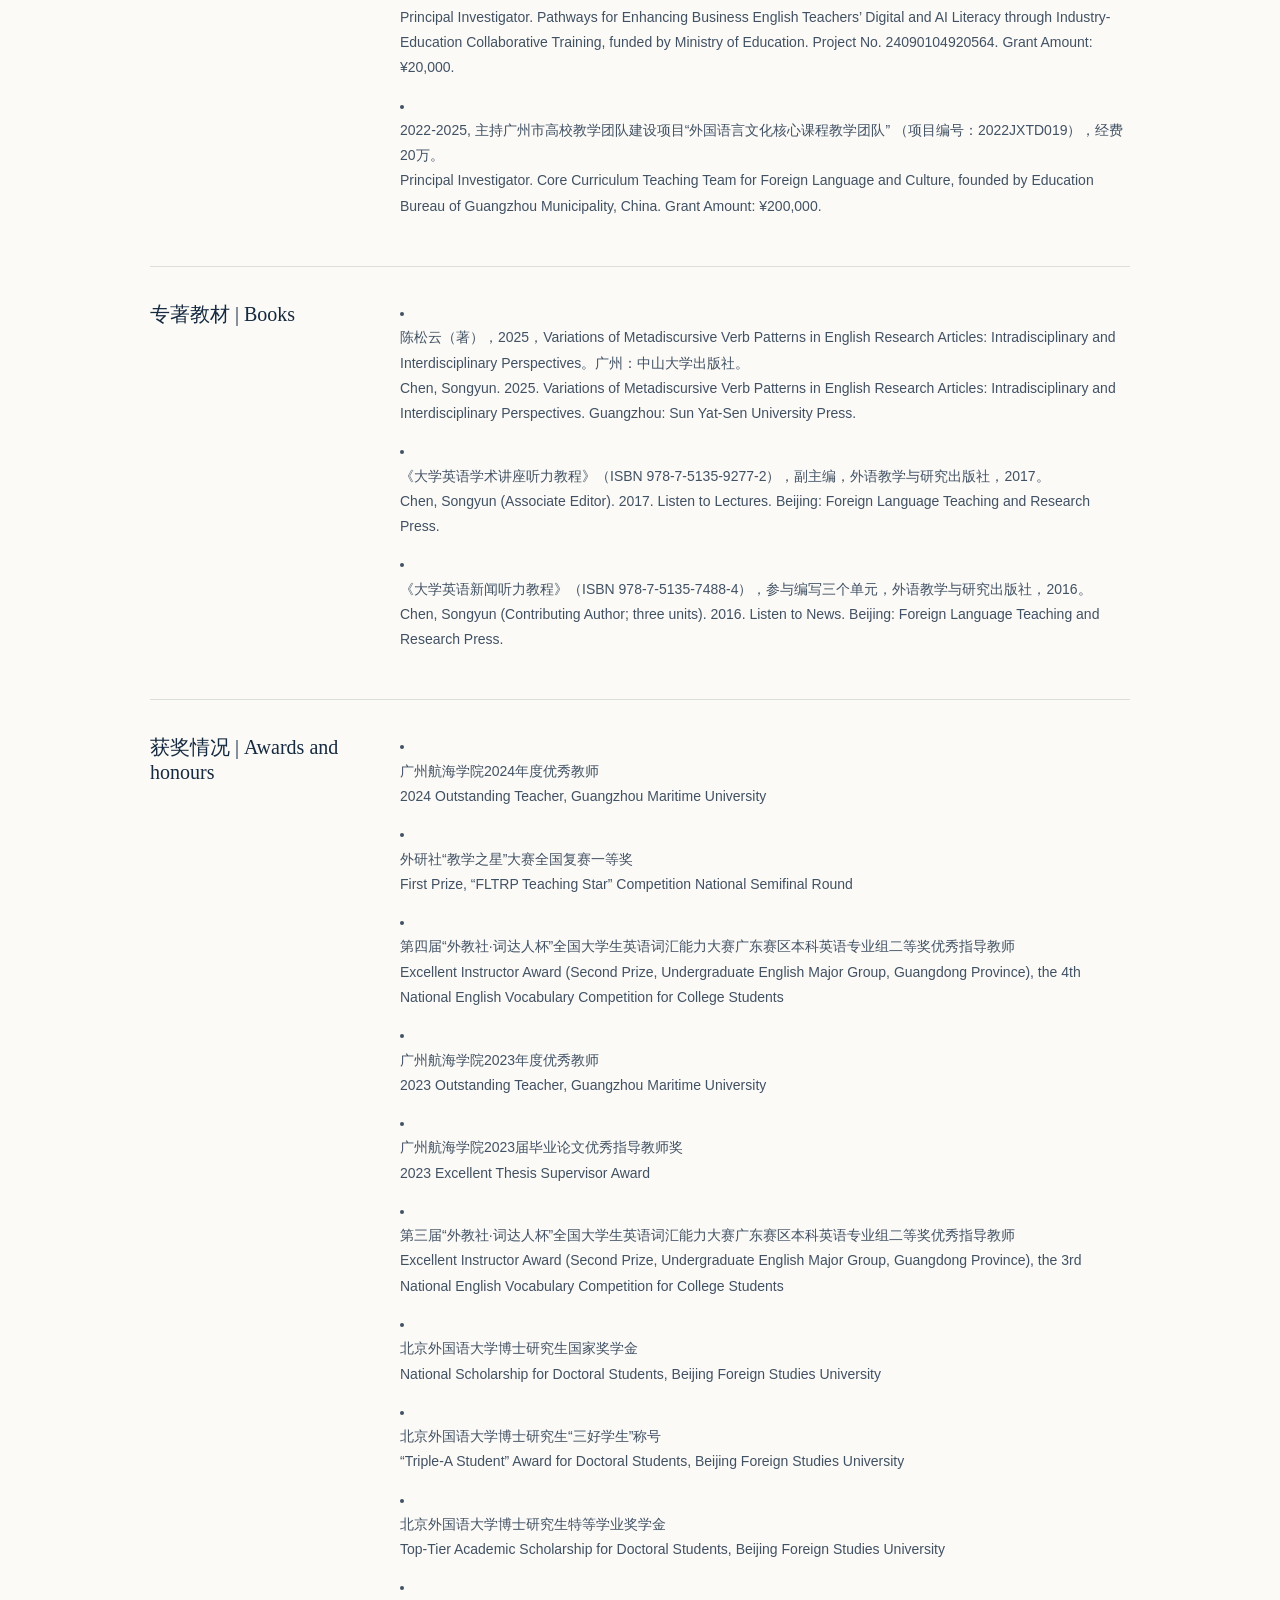
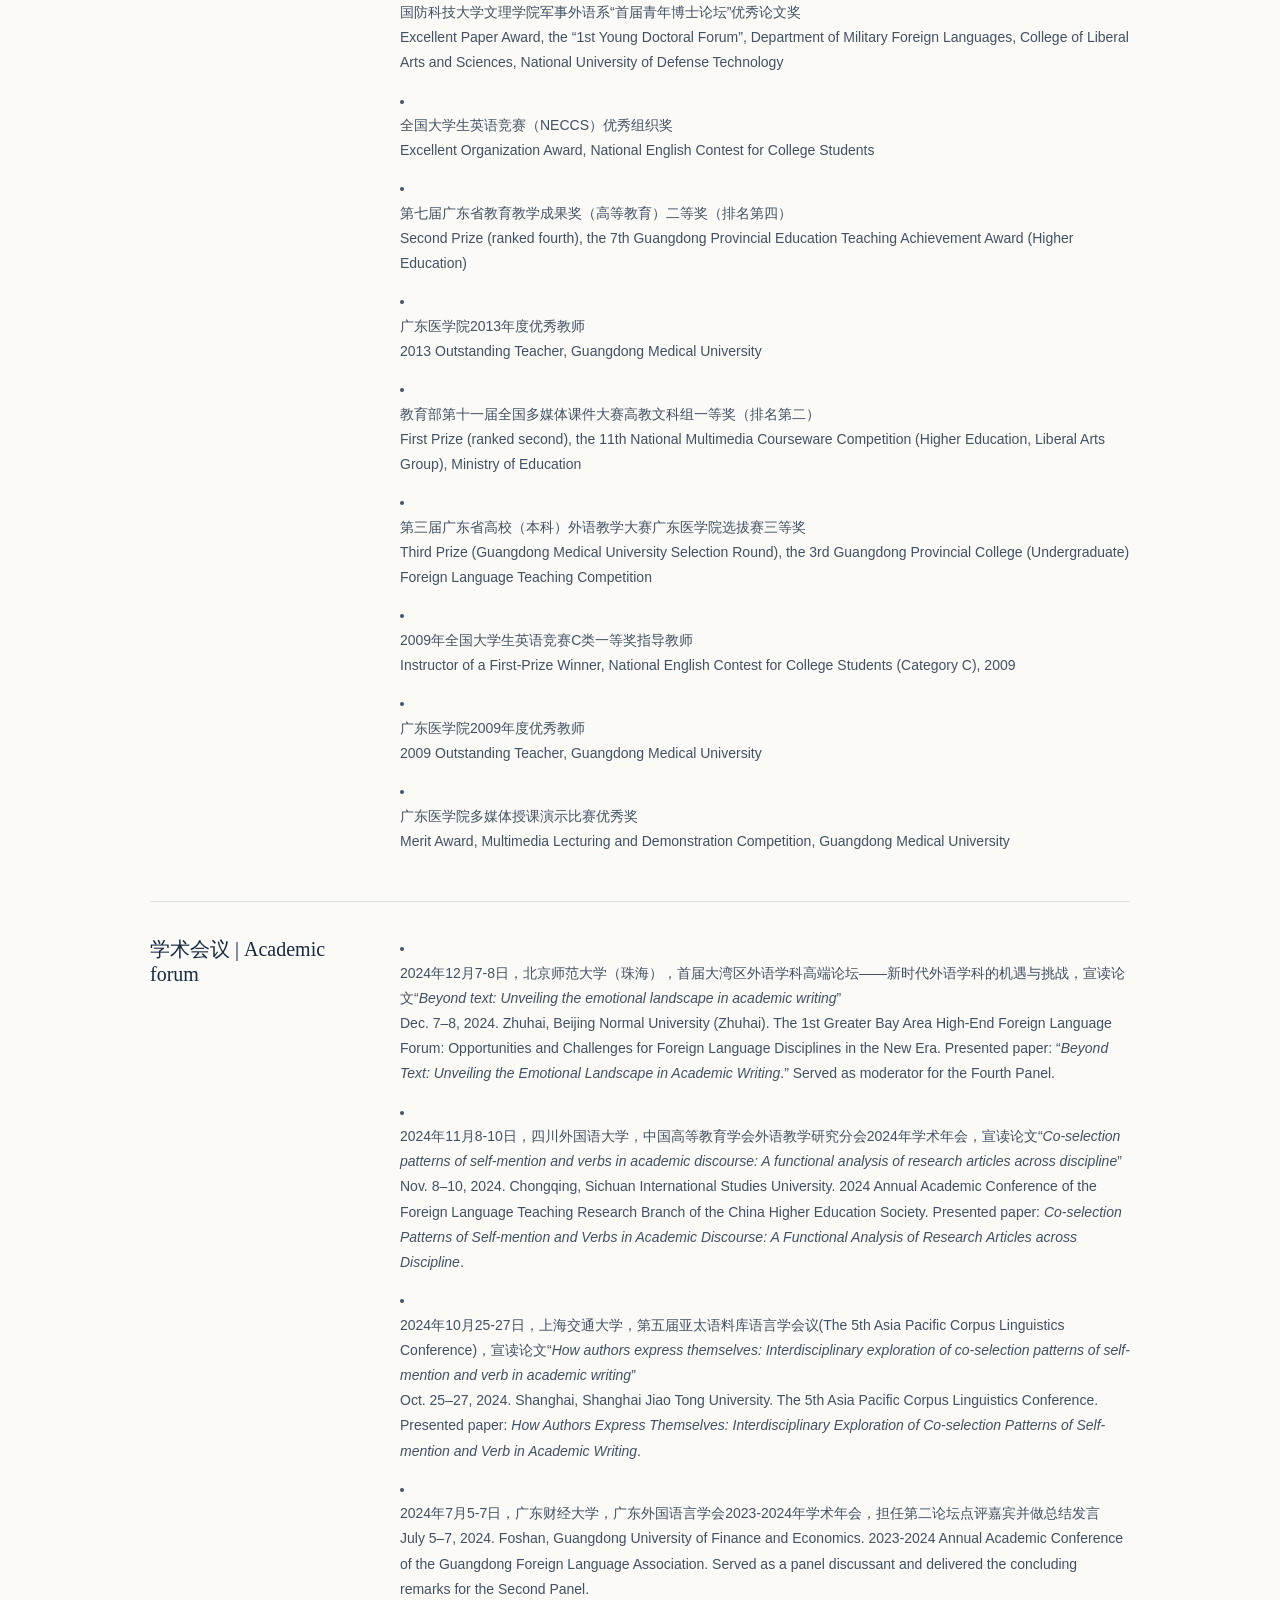
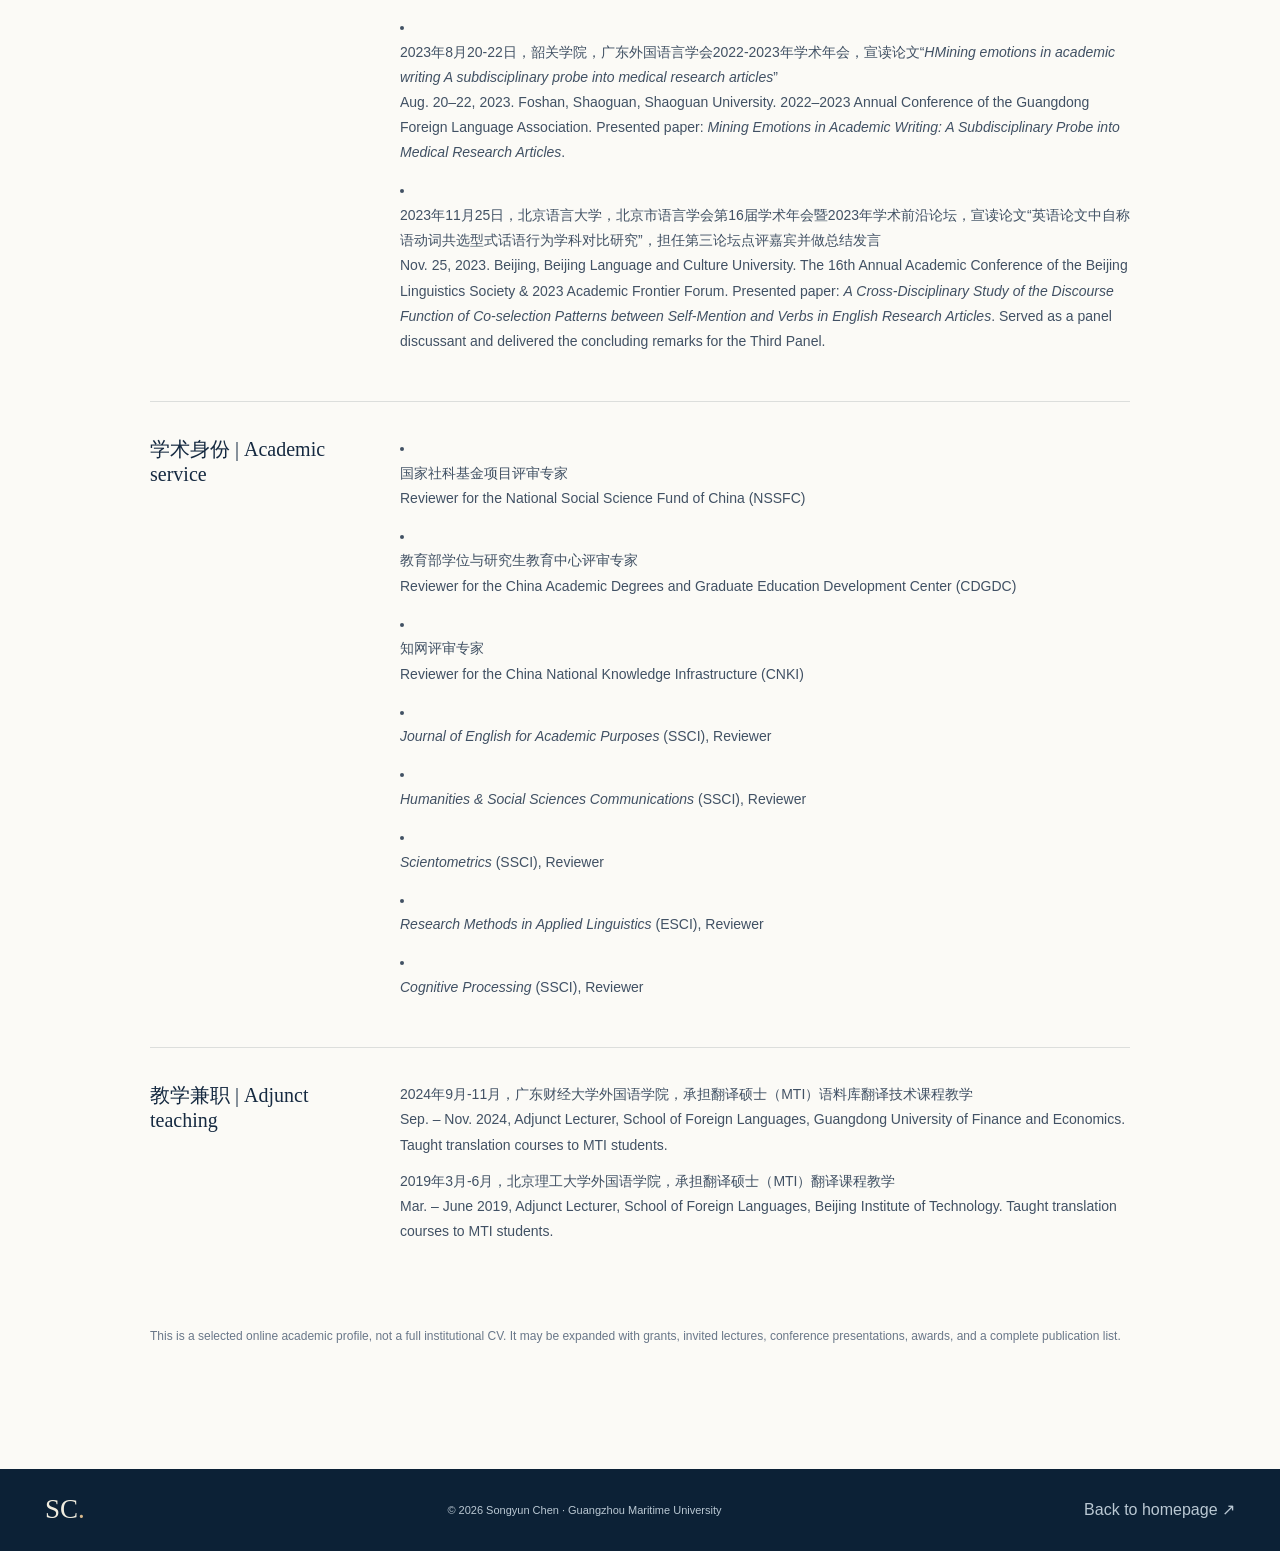
==== commit 080b9b76: "Add new project details to cv.html" ====
--- a/cv.html
+++ b/cv.html
@@ -44,6 +44,7 @@
       <li>陈松云，2019，基于MOOC协作学习环境建构研究. 《北京航空航天大学学报(社会科学版)》, （2）：146–152。<br>Chen, S. (2019). Study on Construction of Collaborative Learning in MOOC Environments. <em>Journal of Beijing University of Aeronautics and Astronautics</em> (Social Sciences Edition), 32(2): 146–152. <a href="https://link.cnki.net/doi/10.13766/j.bhsk.1008-2204.2017.0100" target="_blank" rel="noopener noreferrer">doi.org/10.13766/j.bhsk.1008-2204.2017.0100.</a></li>
       <li>陈松云、何高大，2018，机器智能视域下的教育发展与实践范式新探——2018《美国机器智能国家战略》的启示. 《远程教育杂志》（3）：34–44。<br>Chen, S., & He, G. (2018). New Exploration of Educational Development and Practice Paradigm from the Perspective of Machine Intelligence: Inspirations on 2018 A National Machine Intelligence Strategy for the United States.<em>Journal of Distance Education</em> , 36(3), 34–44. <a href="https://link.cnki.net/doi/10.15881/j.cnki.cn33-1304/g4.2018.03.004" target="_blank" rel="noopener noreferrer">doi.org/10.15881/j.cnki.cn33-1304/g4.2018.03.004.</a> <strong>(CSSCI)</strong></li>
       <li>陈松云、何高大，2017，新技术推动下的学习愿景和作用—2017美国国家教育技术计划及启示. 《远程教育杂志》（6）：21–30。<br>Chen, S., & He, G. (2017). Learning Vision Driven by New Technologies and Its Impact: 2017 U.S. National Educational Technology Plan and Its Inspirations.<em>Journal of Distance Education</em>35(6), 21–30. <a href="https://link.cnki.net/doi/10.15881/j.cnki.cn33-1304/g4.2017.06.003" target="_blank" rel="noopener noreferrer">doi.org/10.15881/j.cnki.cn33-1304/g4.2017.06.003.</a> <strong>(CSSCI)</strong></li>
+      <li>陈松云，2017，知识协同创新模式与MOOC的教学设计. 《山东科技大学学报(社会科学版)》, （5）：108–114。<br>Chen, S. (2017). A Mode of Knowledge Collaborative Innovation and MOOC Teaching Design. <em>Journal of Shandong University of Science and Technology</em> (Social Sciences Edition), 19(5): 108–114 <a href="https://link.cnki.net/doi/10.16452/j.cnki.sdkjsk.2017.05.014" target="_blank" rel="noopener noreferrer">doi/10.16452/j.cnki.sdkjsk.2017.05.014.</a></li>
     </ul></div></section>
     <section class="cv-block"><h2>项目课题 | Projects</h2><div>
       <li><p>2024-，主持2024年国家社科基金后期资助项目“英语学术语篇元话语动词构型学科变异研究”（项目编号：24FYYB064），经费25万。<br>Principal Investigator. A Corpus-based Study on Disciplinary Variation in Metadiscourse Verbs in English Academic Discourse, founded by National Planning Office of Philosophy and Social Science, China. Project No. 24FYYB064. Grant Amount: ¥250,000.</p></li>
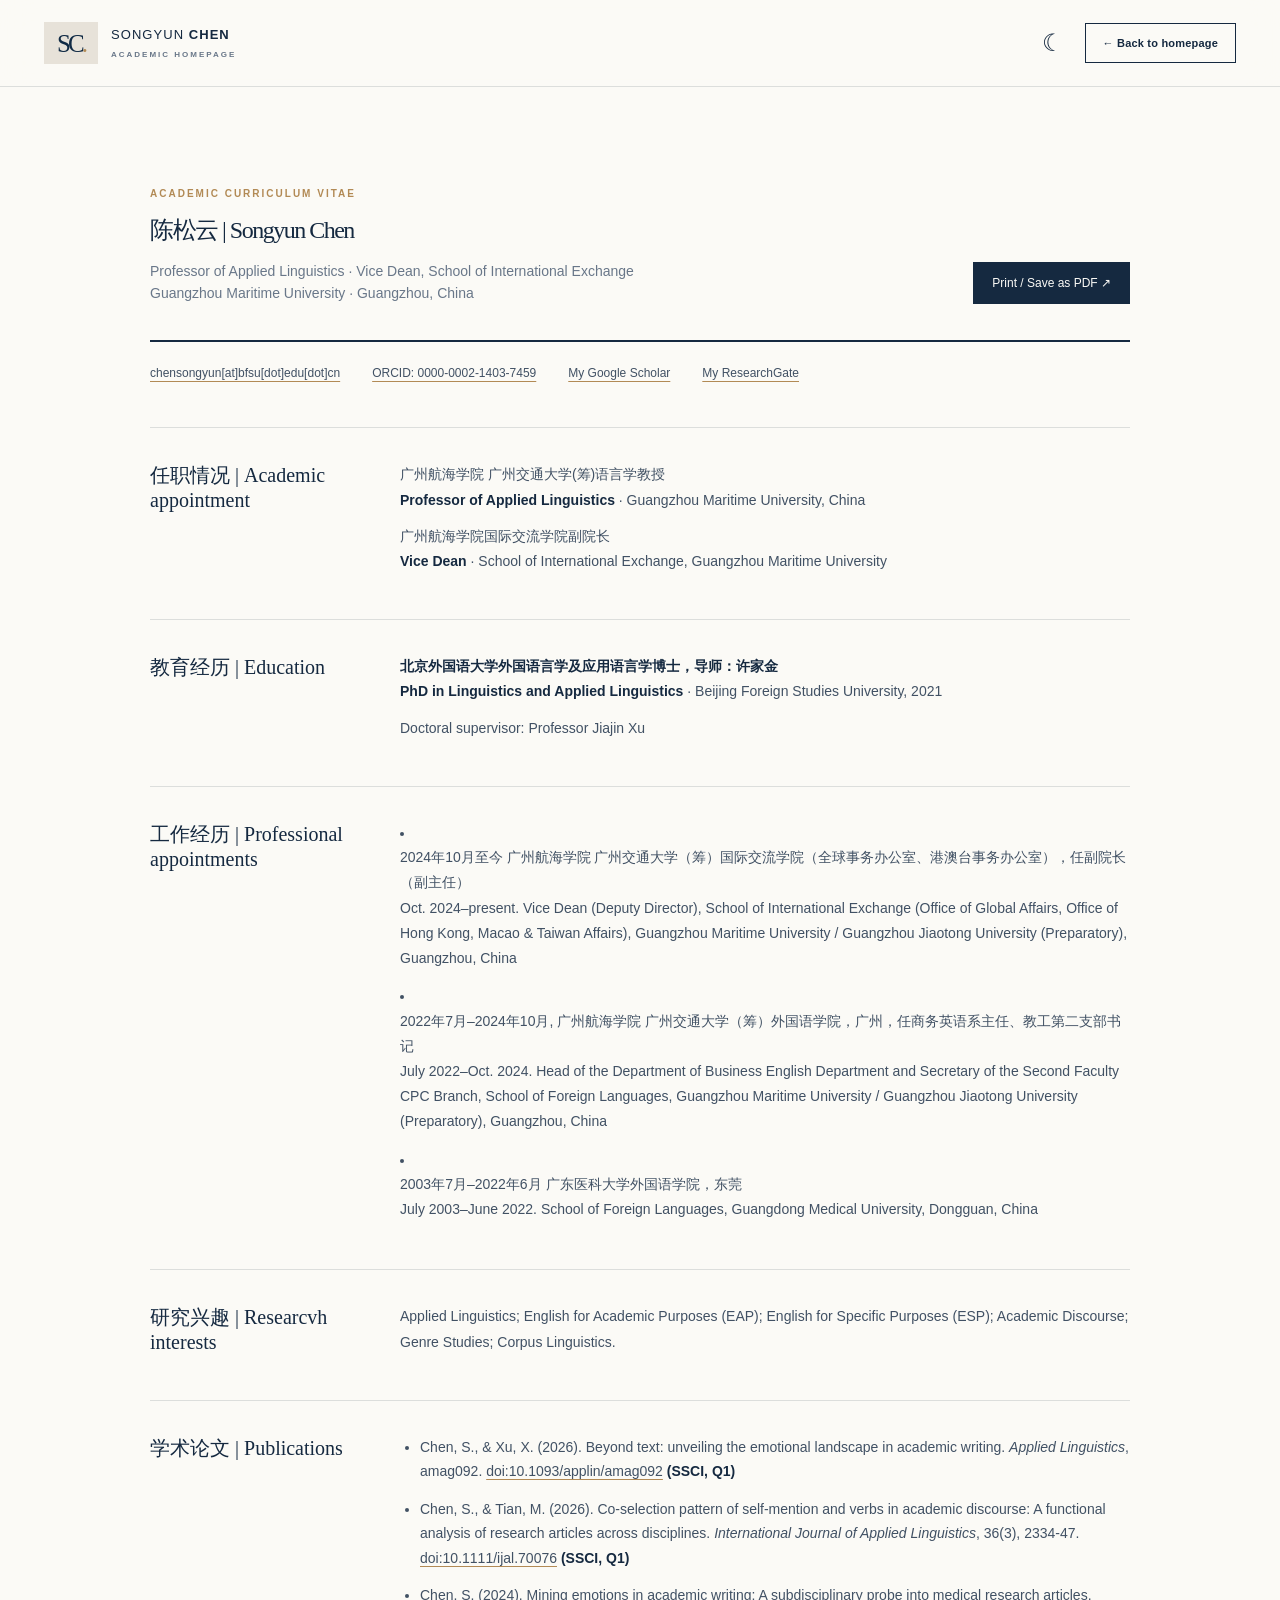
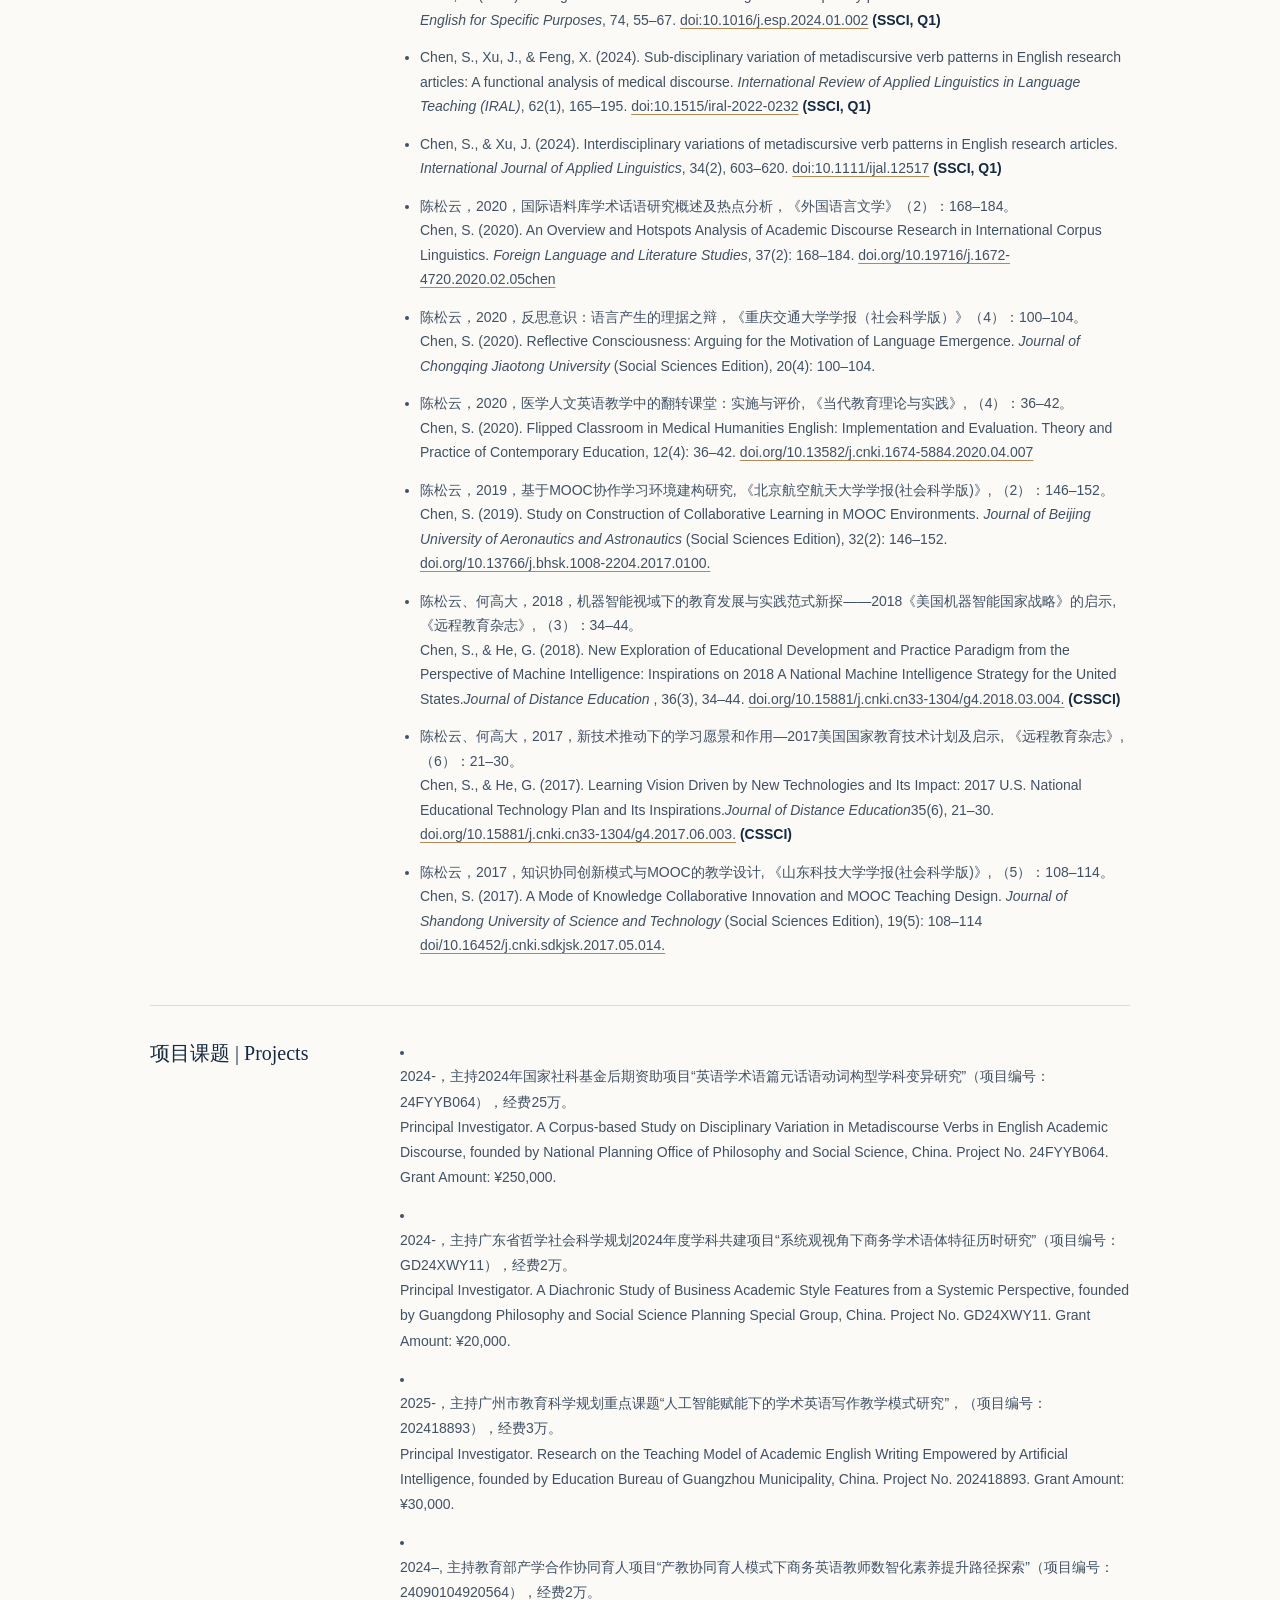
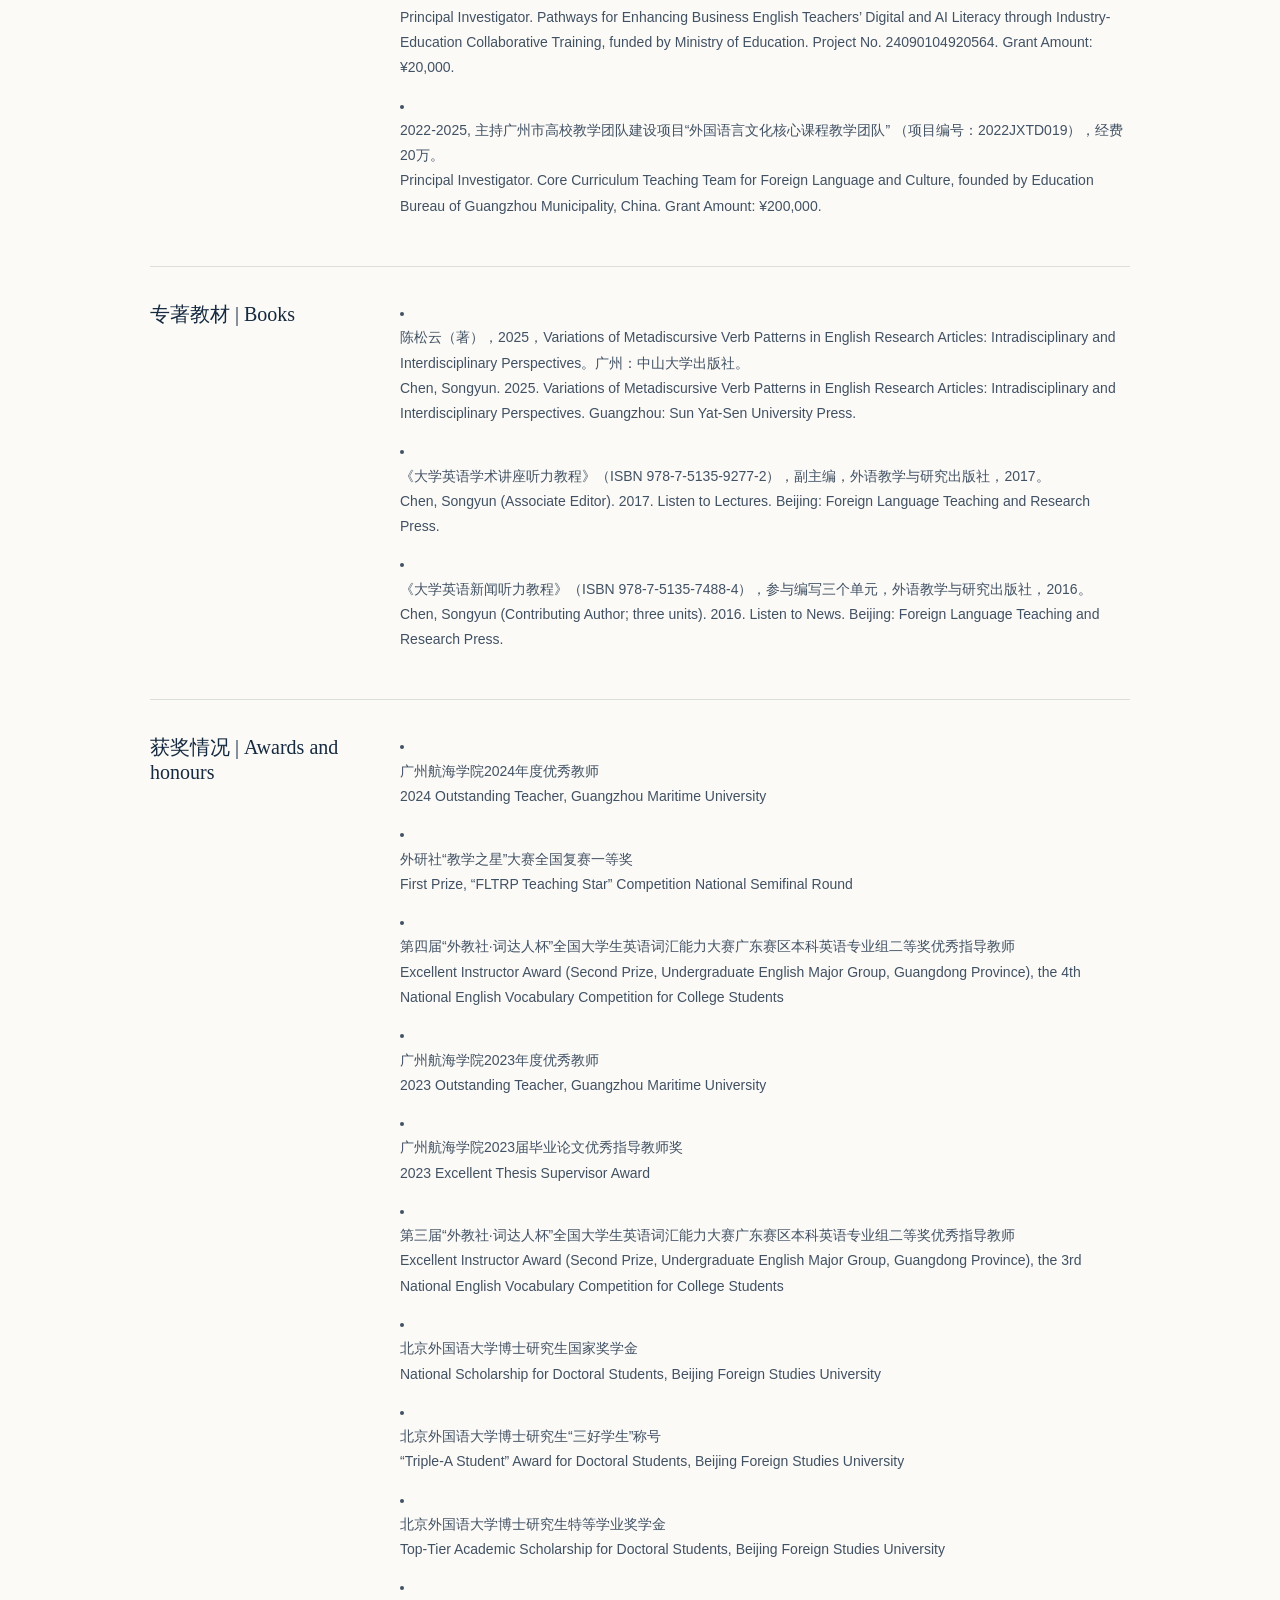
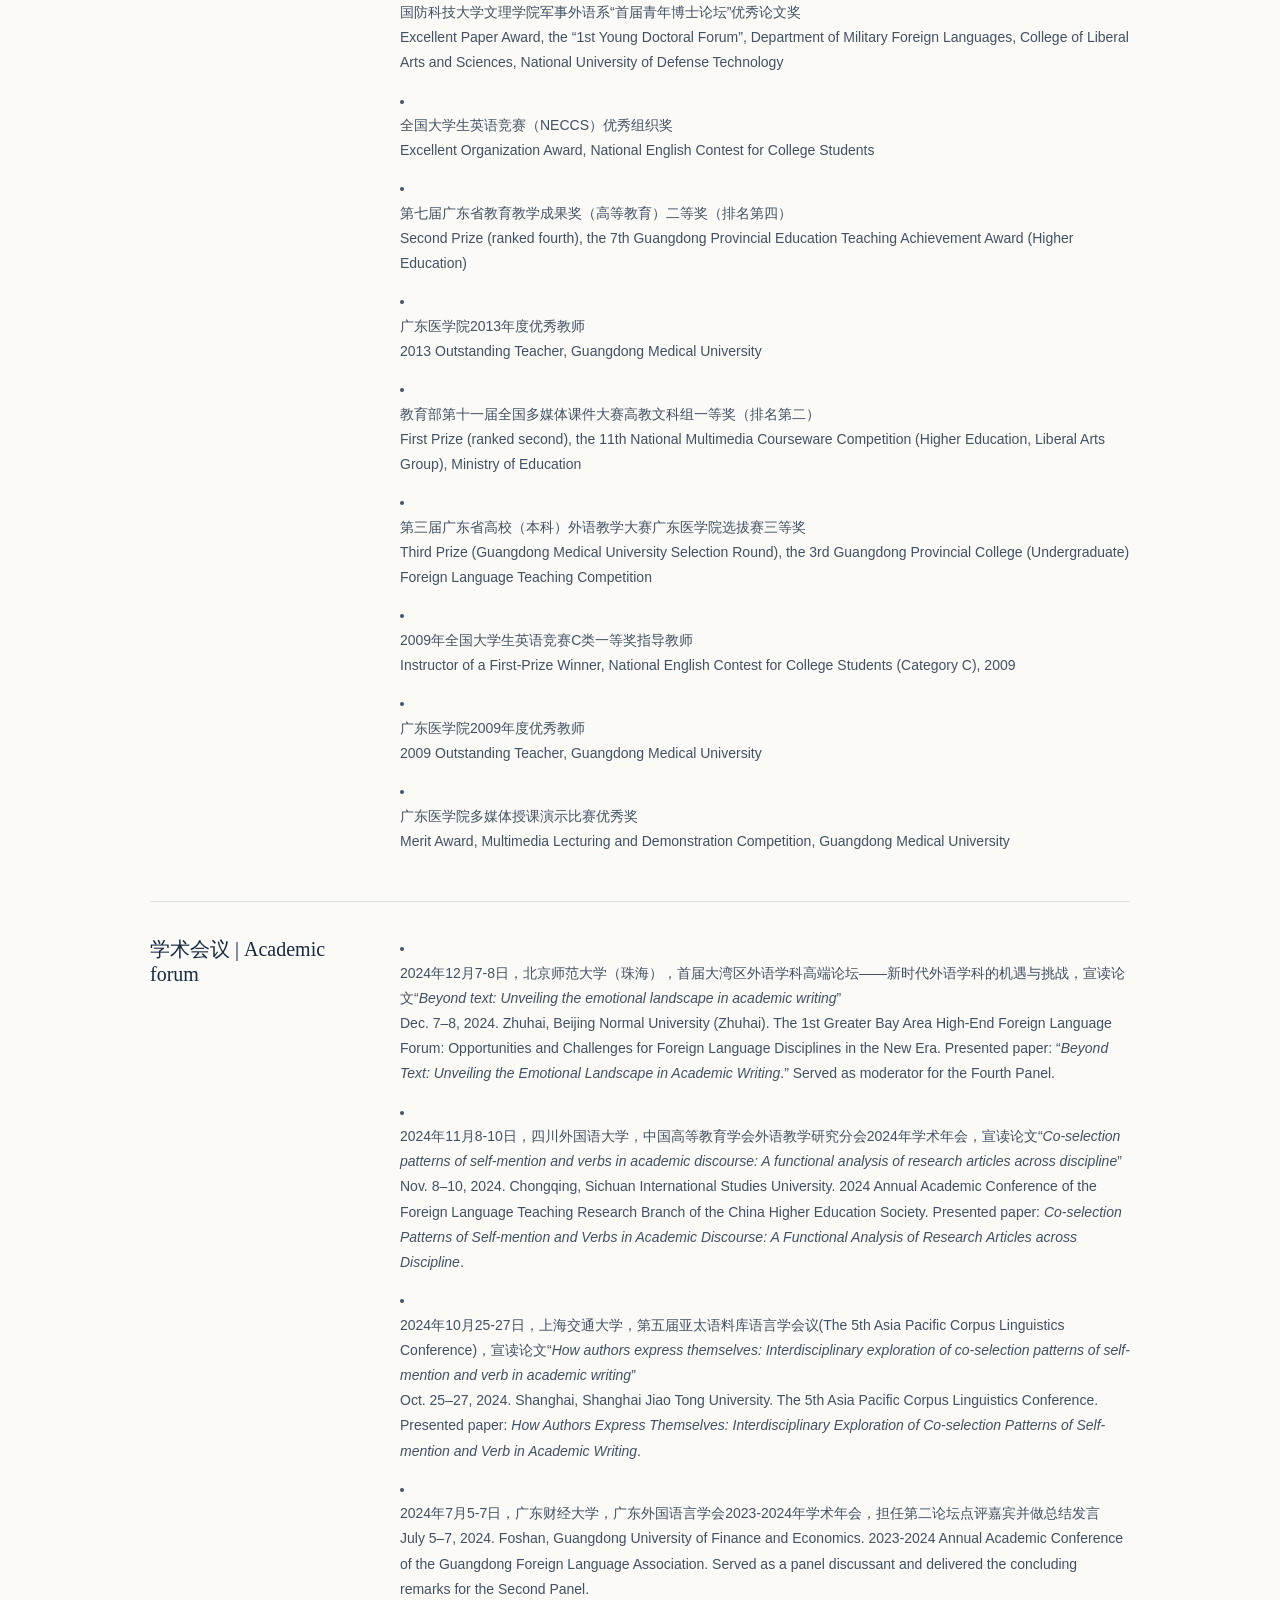
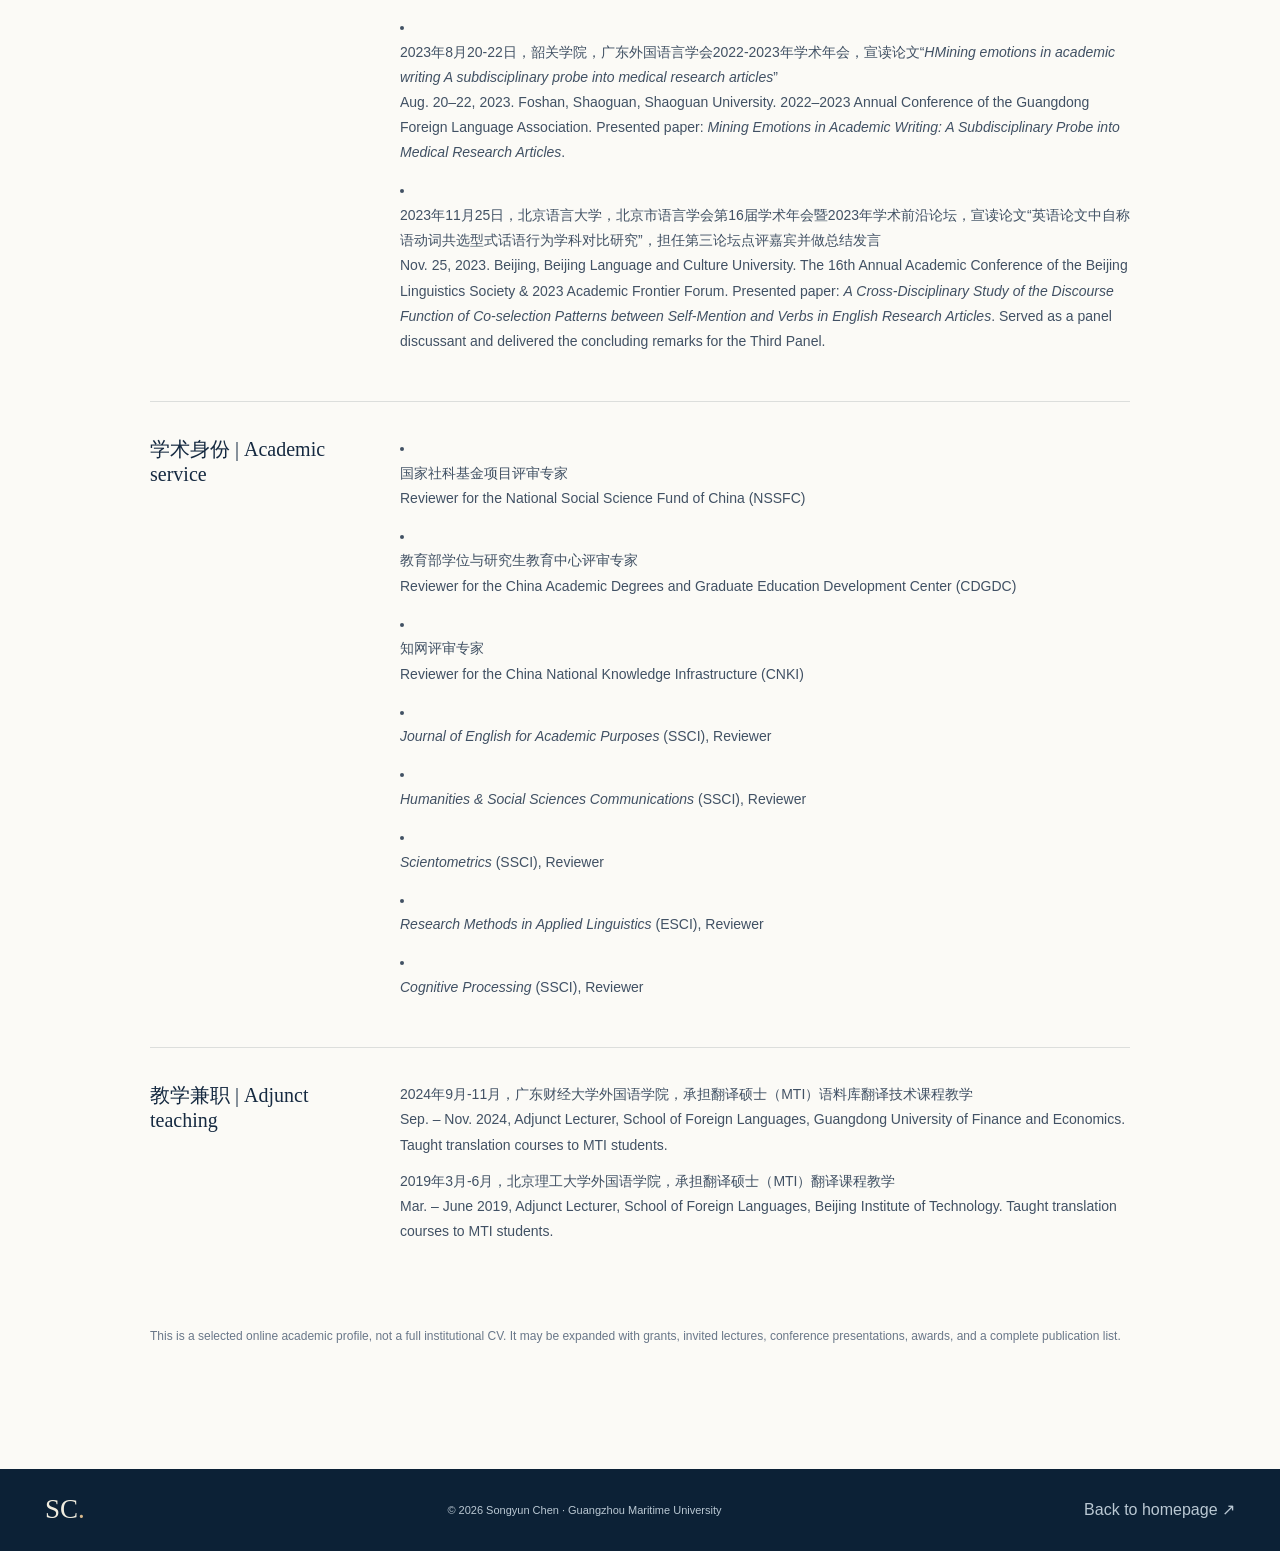
==== commit 6168ed85: "Revise publication entries and add new projects Updated publication list and project details in CV." ====
--- a/cv.html
+++ b/cv.html
@@ -40,11 +40,11 @@
       <li>Chen, S., &amp; Xu, J. (2024). Interdisciplinary variations of metadiscursive verb patterns in English research articles. <em>International Journal of Applied Linguistics</em>, 34(2), 603–620. <a href="https://doi.org/10.1111/ijal.12517" target="_blank" rel="noopener noreferrer">doi:10.1111/ijal.12517</a> <strong>(SSCI, Q1)</strong></li>
       <li>陈松云，2020，国际语料库学术话语研究概述及热点分析，《外国语言文学》（2）：168–184。<br>Chen, S. (2020). An Overview and Hotspots Analysis of Academic Discourse Research in International Corpus Linguistics. <em>Foreign Language and Literature Studies</em>, 37(2): 168–184. <a href="https://link.cnki.net/doi/10.19716/j.1672-4720.2020.02.05chen" target="_blank" rel="noopener noreferrer">doi.org/10.19716/j.1672-4720.2020.02.05chen</a></li>
       <li>陈松云，2020，反思意识：语言产生的理据之辩，《重庆交通大学学报（社会科学版）》（4）：100–104。<br>Chen, S. (2020). Reflective Consciousness: Arguing for the Motivation of Language Emergence. <em>Journal of Chongqing Jiaotong University</em> (Social Sciences Edition), 20(4): 100–104.</a></li>
-      <li>陈松云，2020，医学人文英语教学中的翻转课堂：实施与评价. 《当代教育理论与实践》, （4）：36–42。<br>Chen, S. (2020). Flipped Classroom in Medical Humanities English: Implementation and Evaluation. Theory and Practice of Contemporary Education, 12(4): 36–42. <a href="https://link.cnki.net/doi/10.13582/j.cnki.1674-5884.2020.04.007" target="_blank" rel="noopener noreferrer">doi.org/10.13582/j.cnki.1674-5884.2020.04.007</a></li>
-      <li>陈松云，2019，基于MOOC协作学习环境建构研究. 《北京航空航天大学学报(社会科学版)》, （2）：146–152。<br>Chen, S. (2019). Study on Construction of Collaborative Learning in MOOC Environments. <em>Journal of Beijing University of Aeronautics and Astronautics</em> (Social Sciences Edition), 32(2): 146–152. <a href="https://link.cnki.net/doi/10.13766/j.bhsk.1008-2204.2017.0100" target="_blank" rel="noopener noreferrer">doi.org/10.13766/j.bhsk.1008-2204.2017.0100.</a></li>
-      <li>陈松云、何高大，2018，机器智能视域下的教育发展与实践范式新探——2018《美国机器智能国家战略》的启示. 《远程教育杂志》（3）：34–44。<br>Chen, S., & He, G. (2018). New Exploration of Educational Development and Practice Paradigm from the Perspective of Machine Intelligence: Inspirations on 2018 A National Machine Intelligence Strategy for the United States.<em>Journal of Distance Education</em> , 36(3), 34–44. <a href="https://link.cnki.net/doi/10.15881/j.cnki.cn33-1304/g4.2018.03.004" target="_blank" rel="noopener noreferrer">doi.org/10.15881/j.cnki.cn33-1304/g4.2018.03.004.</a> <strong>(CSSCI)</strong></li>
-      <li>陈松云、何高大，2017，新技术推动下的学习愿景和作用—2017美国国家教育技术计划及启示. 《远程教育杂志》（6）：21–30。<br>Chen, S., & He, G. (2017). Learning Vision Driven by New Technologies and Its Impact: 2017 U.S. National Educational Technology Plan and Its Inspirations.<em>Journal of Distance Education</em>35(6), 21–30. <a href="https://link.cnki.net/doi/10.15881/j.cnki.cn33-1304/g4.2017.06.003" target="_blank" rel="noopener noreferrer">doi.org/10.15881/j.cnki.cn33-1304/g4.2017.06.003.</a> <strong>(CSSCI)</strong></li>
-      <li>陈松云，2017，知识协同创新模式与MOOC的教学设计. 《山东科技大学学报(社会科学版)》, （5）：108–114。<br>Chen, S. (2017). A Mode of Knowledge Collaborative Innovation and MOOC Teaching Design. <em>Journal of Shandong University of Science and Technology</em> (Social Sciences Edition), 19(5): 108–114 <a href="https://link.cnki.net/doi/10.16452/j.cnki.sdkjsk.2017.05.014" target="_blank" rel="noopener noreferrer">doi/10.16452/j.cnki.sdkjsk.2017.05.014.</a></li>
+      <li>陈松云，2020，医学人文英语教学中的翻转课堂：实施与评价, 《当代教育理论与实践》, （4）：36–42。<br>Chen, S. (2020). Flipped Classroom in Medical Humanities English: Implementation and Evaluation. Theory and Practice of Contemporary Education, 12(4): 36–42. <a href="https://link.cnki.net/doi/10.13582/j.cnki.1674-5884.2020.04.007" target="_blank" rel="noopener noreferrer">doi.org/10.13582/j.cnki.1674-5884.2020.04.007</a></li>
+      <li>陈松云，2019，基于MOOC协作学习环境建构研究, 《北京航空航天大学学报(社会科学版)》, （2）：146–152。<br>Chen, S. (2019). Study on Construction of Collaborative Learning in MOOC Environments. <em>Journal of Beijing University of Aeronautics and Astronautics</em> (Social Sciences Edition), 32(2): 146–152. <a href="https://link.cnki.net/doi/10.13766/j.bhsk.1008-2204.2017.0100" target="_blank" rel="noopener noreferrer">doi.org/10.13766/j.bhsk.1008-2204.2017.0100.</a></li>
+      <li>陈松云、何高大，2018，机器智能视域下的教育发展与实践范式新探——2018《美国机器智能国家战略》的启示, 《远程教育杂志》, （3）：34–44。<br>Chen, S., & He, G. (2018). New Exploration of Educational Development and Practice Paradigm from the Perspective of Machine Intelligence: Inspirations on 2018 A National Machine Intelligence Strategy for the United States.<em>Journal of Distance Education</em> , 36(3), 34–44. <a href="https://link.cnki.net/doi/10.15881/j.cnki.cn33-1304/g4.2018.03.004" target="_blank" rel="noopener noreferrer">doi.org/10.15881/j.cnki.cn33-1304/g4.2018.03.004.</a> <strong>(CSSCI)</strong></li>
+      <li>陈松云、何高大，2017，新技术推动下的学习愿景和作用—2017美国国家教育技术计划及启示, 《远程教育杂志》, （6）：21–30。<br>Chen, S., & He, G. (2017). Learning Vision Driven by New Technologies and Its Impact: 2017 U.S. National Educational Technology Plan and Its Inspirations.<em>Journal of Distance Education</em>35(6), 21–30. <a href="https://link.cnki.net/doi/10.15881/j.cnki.cn33-1304/g4.2017.06.003" target="_blank" rel="noopener noreferrer">doi.org/10.15881/j.cnki.cn33-1304/g4.2017.06.003.</a> <strong>(CSSCI)</strong></li>
+      <li>陈松云，2017，知识协同创新模式与MOOC的教学设计, 《山东科技大学学报(社会科学版)》, （5）：108–114。<br>Chen, S. (2017). A Mode of Knowledge Collaborative Innovation and MOOC Teaching Design. <em>Journal of Shandong University of Science and Technology</em> (Social Sciences Edition), 19(5): 108–114 <a href="https://link.cnki.net/doi/10.16452/j.cnki.sdkjsk.2017.05.014" target="_blank" rel="noopener noreferrer">doi/10.16452/j.cnki.sdkjsk.2017.05.014.</a></li>
     </ul></div></section>
     <section class="cv-block"><h2>项目课题 | Projects</h2><div>
       <li><p>2024-，主持2024年国家社科基金后期资助项目“英语学术语篇元话语动词构型学科变异研究”（项目编号：24FYYB064），经费25万。<br>Principal Investigator. A Corpus-based Study on Disciplinary Variation in Metadiscourse Verbs in English Academic Discourse, founded by National Planning Office of Philosophy and Social Science, China. Project No. 24FYYB064. Grant Amount: ¥250,000.</p></li>
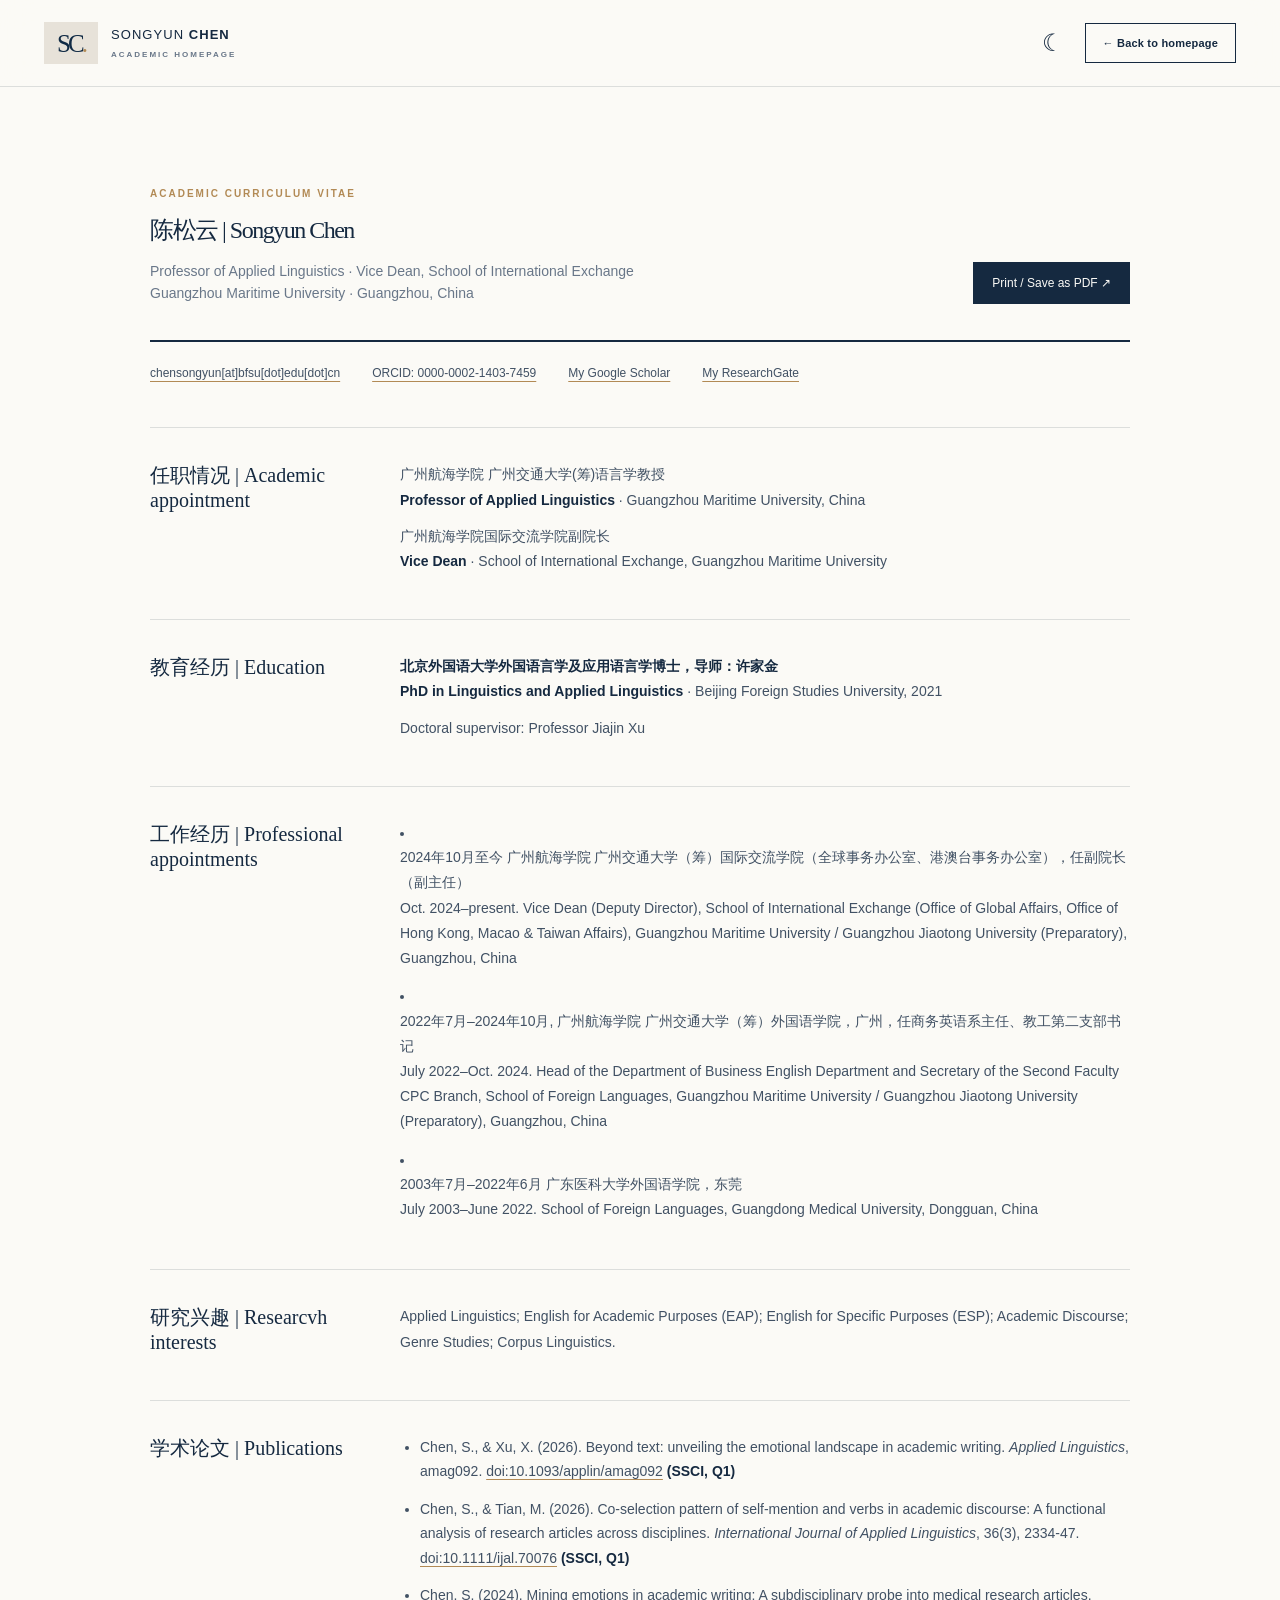
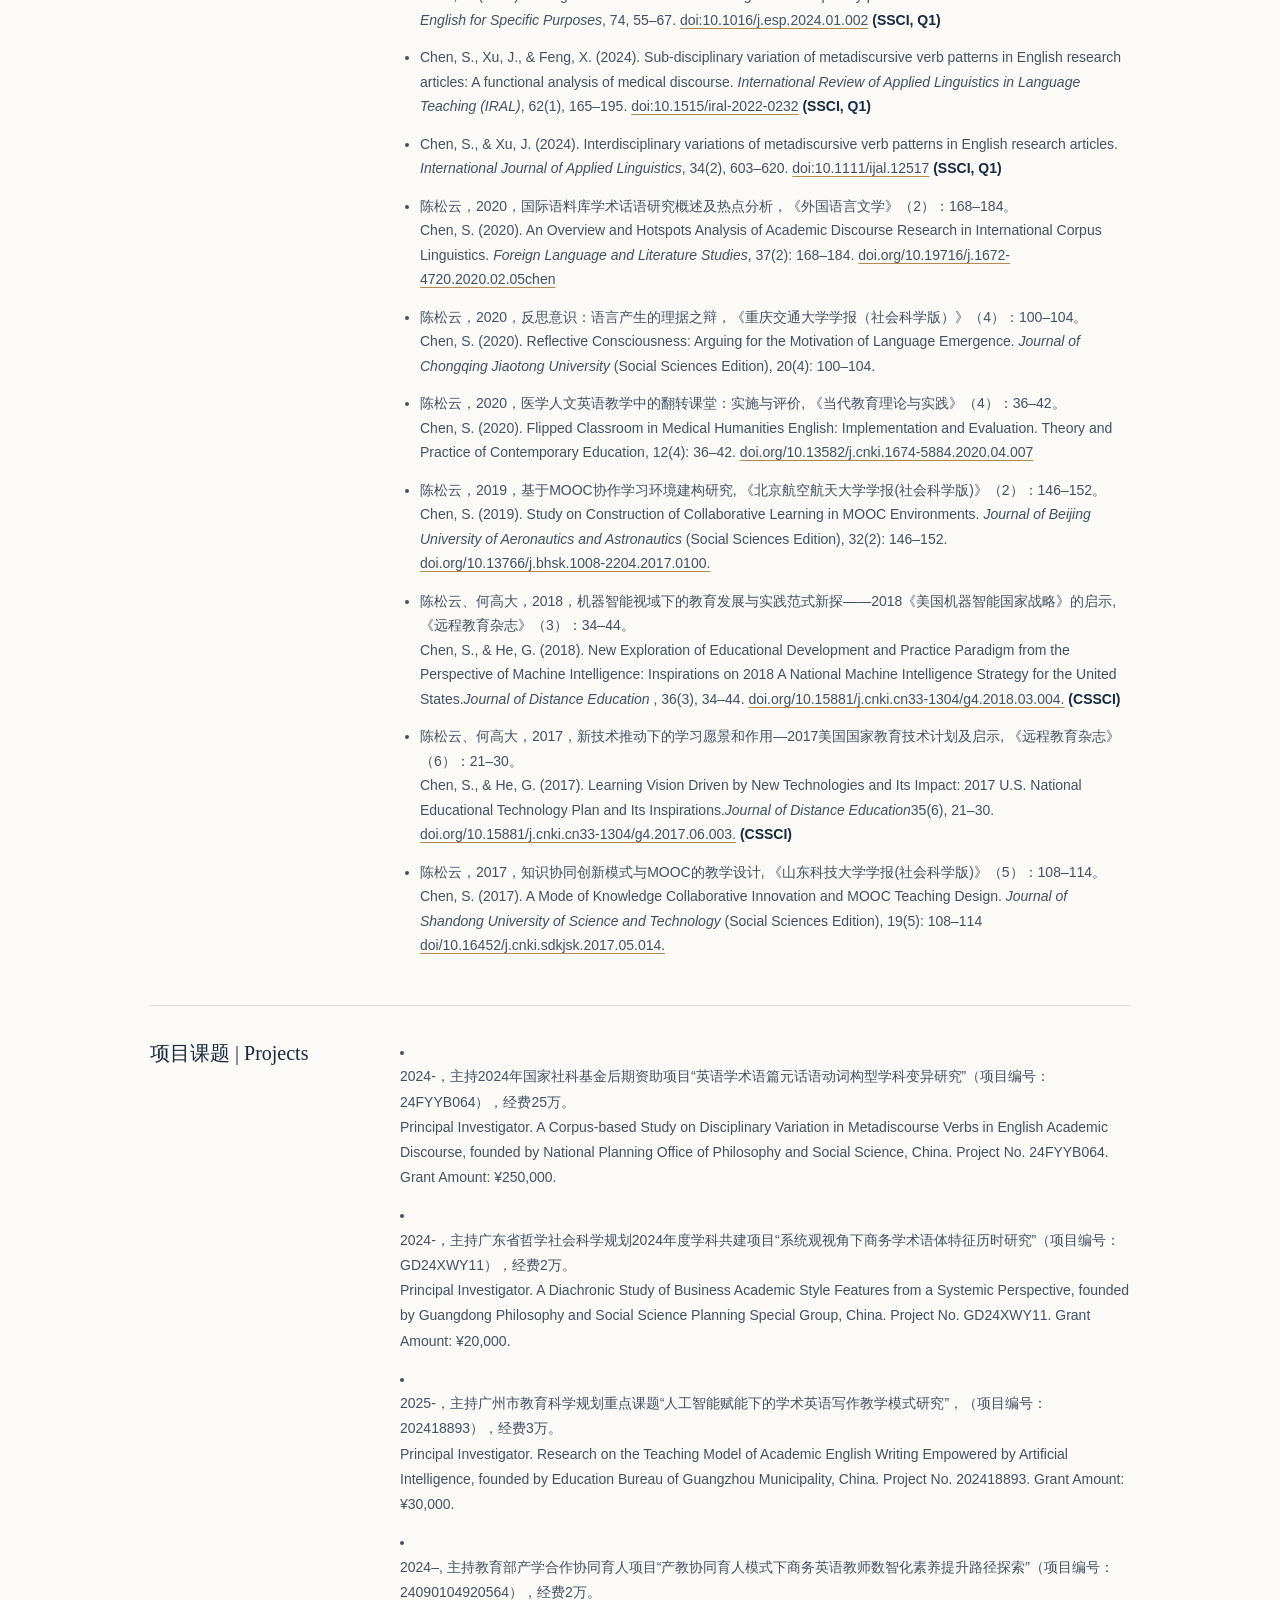
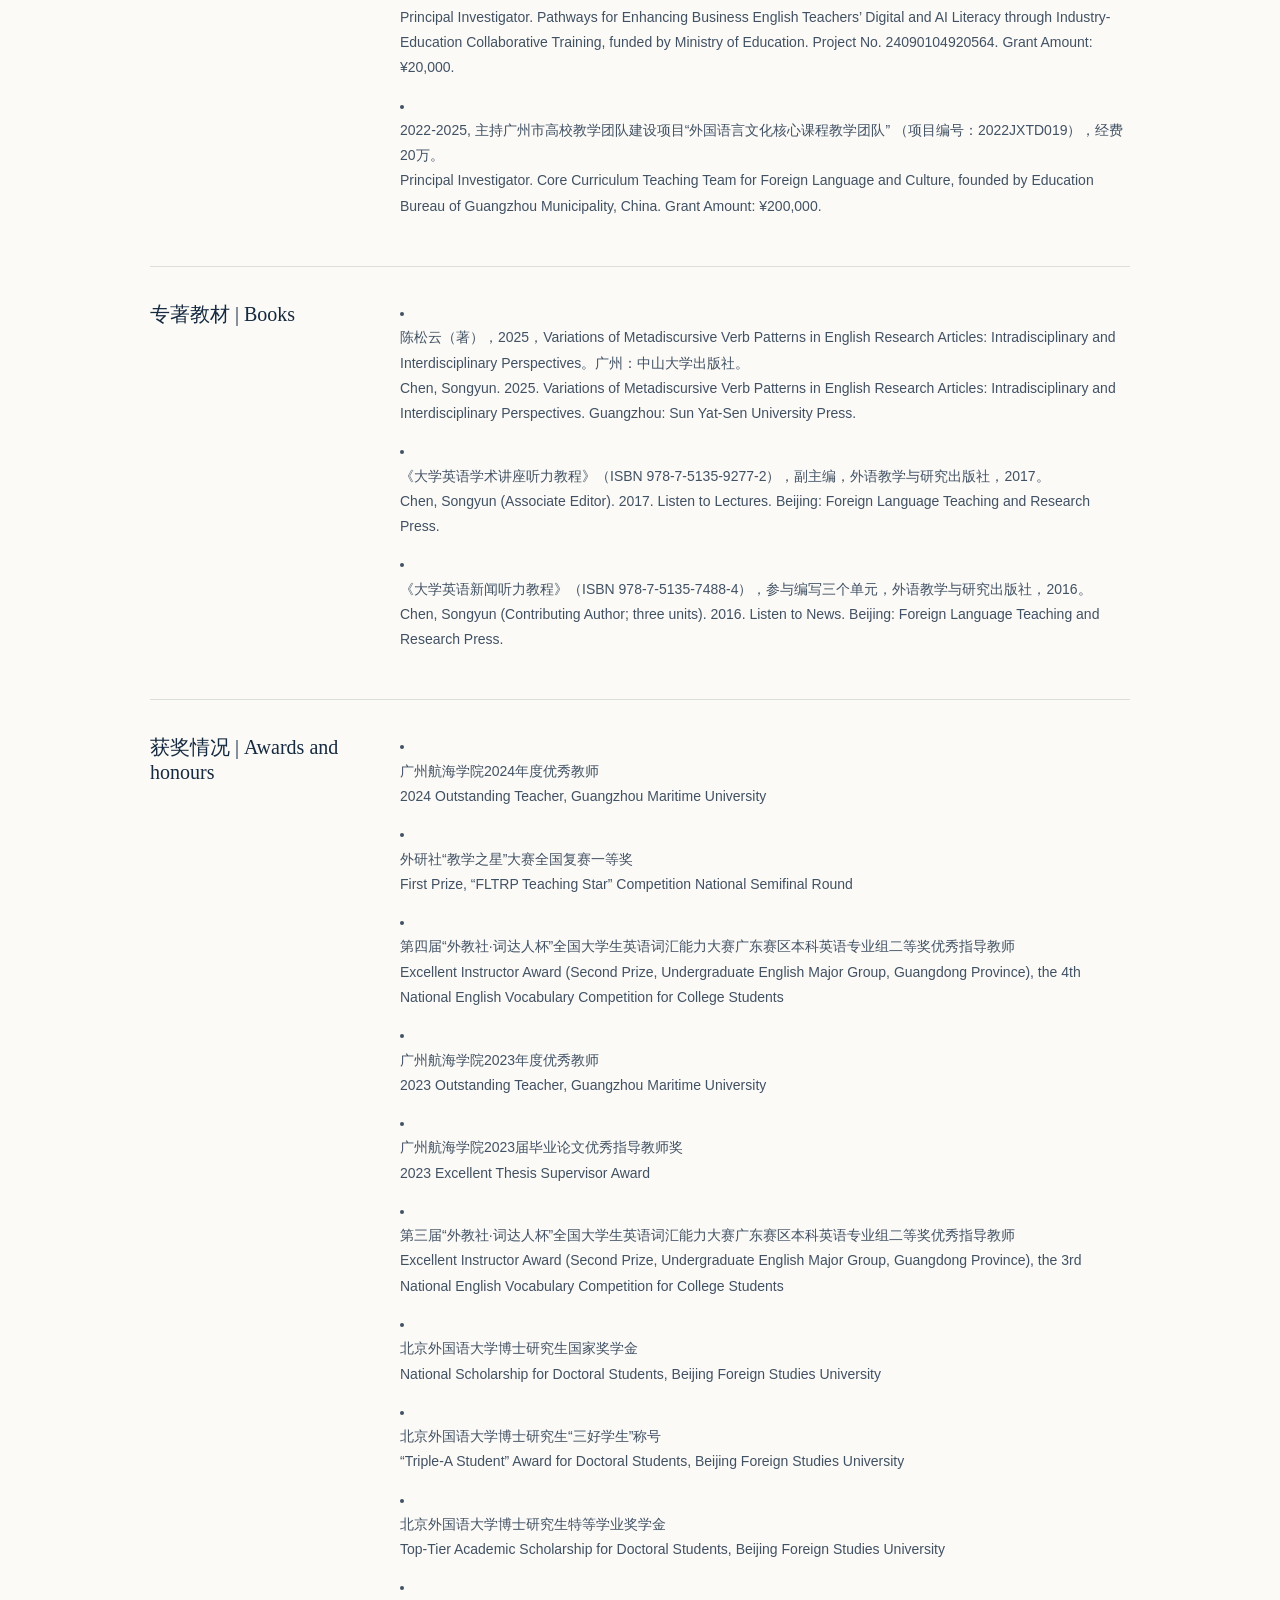
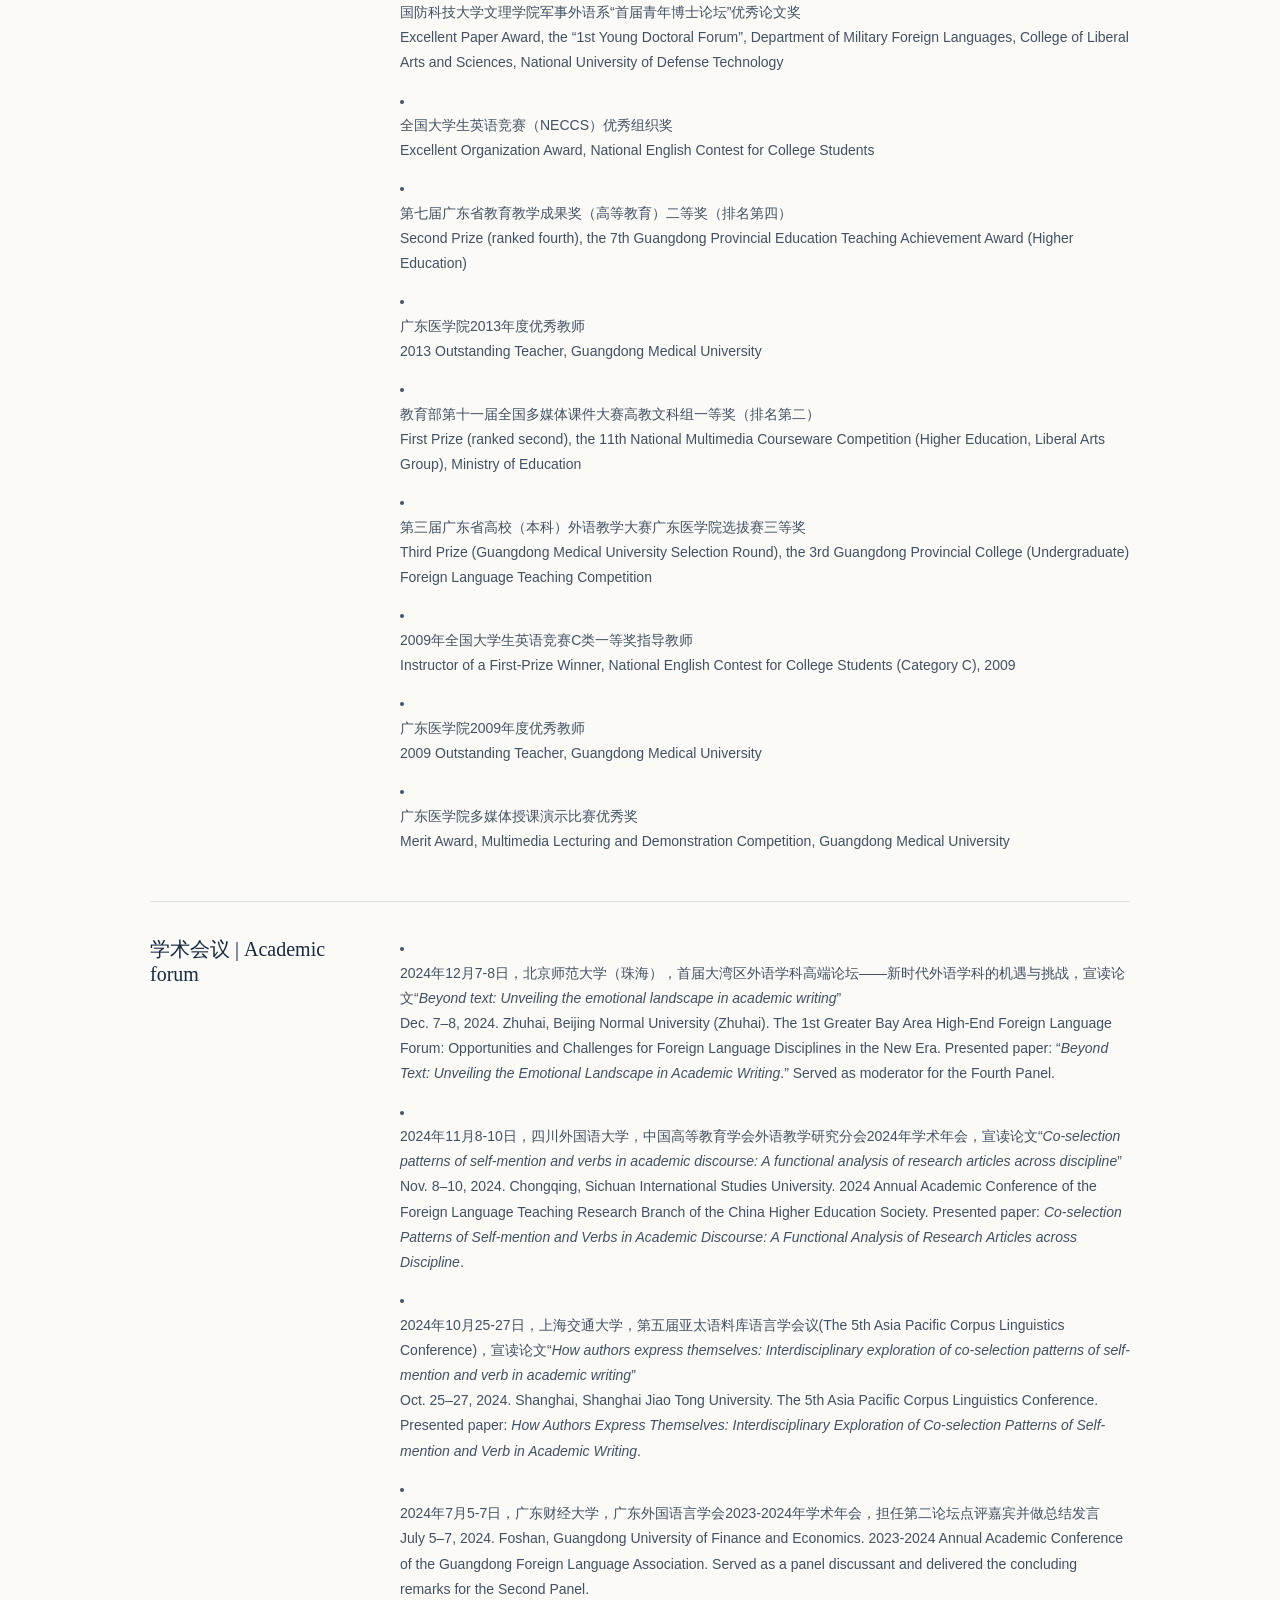
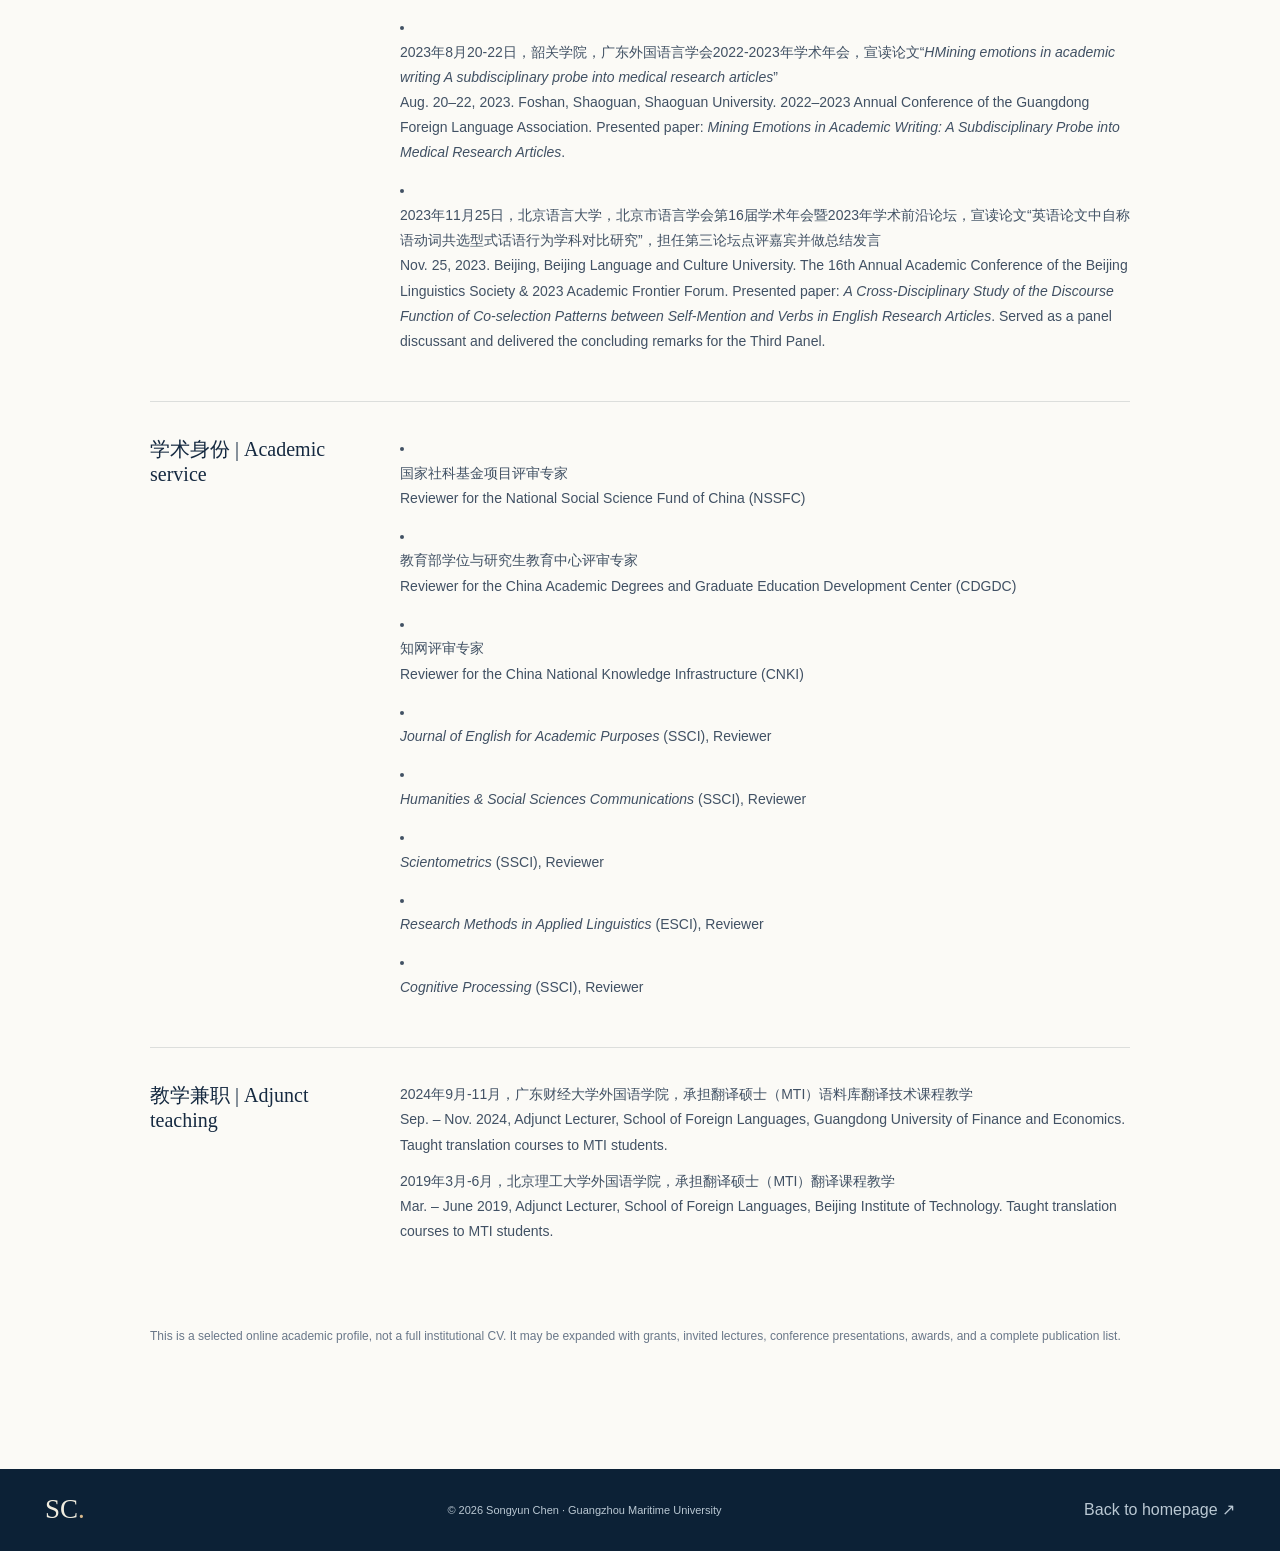
==== commit eeb5c1e8: "Update publication list in cv.html" ====
--- a/cv.html
+++ b/cv.html
@@ -40,11 +40,11 @@
       <li>Chen, S., &amp; Xu, J. (2024). Interdisciplinary variations of metadiscursive verb patterns in English research articles. <em>International Journal of Applied Linguistics</em>, 34(2), 603–620. <a href="https://doi.org/10.1111/ijal.12517" target="_blank" rel="noopener noreferrer">doi:10.1111/ijal.12517</a> <strong>(SSCI, Q1)</strong></li>
       <li>陈松云，2020，国际语料库学术话语研究概述及热点分析，《外国语言文学》（2）：168–184。<br>Chen, S. (2020). An Overview and Hotspots Analysis of Academic Discourse Research in International Corpus Linguistics. <em>Foreign Language and Literature Studies</em>, 37(2): 168–184. <a href="https://link.cnki.net/doi/10.19716/j.1672-4720.2020.02.05chen" target="_blank" rel="noopener noreferrer">doi.org/10.19716/j.1672-4720.2020.02.05chen</a></li>
       <li>陈松云，2020，反思意识：语言产生的理据之辩，《重庆交通大学学报（社会科学版）》（4）：100–104。<br>Chen, S. (2020). Reflective Consciousness: Arguing for the Motivation of Language Emergence. <em>Journal of Chongqing Jiaotong University</em> (Social Sciences Edition), 20(4): 100–104.</a></li>
-      <li>陈松云，2020，医学人文英语教学中的翻转课堂：实施与评价, 《当代教育理论与实践》, （4）：36–42。<br>Chen, S. (2020). Flipped Classroom in Medical Humanities English: Implementation and Evaluation. Theory and Practice of Contemporary Education, 12(4): 36–42. <a href="https://link.cnki.net/doi/10.13582/j.cnki.1674-5884.2020.04.007" target="_blank" rel="noopener noreferrer">doi.org/10.13582/j.cnki.1674-5884.2020.04.007</a></li>
-      <li>陈松云，2019，基于MOOC协作学习环境建构研究, 《北京航空航天大学学报(社会科学版)》, （2）：146–152。<br>Chen, S. (2019). Study on Construction of Collaborative Learning in MOOC Environments. <em>Journal of Beijing University of Aeronautics and Astronautics</em> (Social Sciences Edition), 32(2): 146–152. <a href="https://link.cnki.net/doi/10.13766/j.bhsk.1008-2204.2017.0100" target="_blank" rel="noopener noreferrer">doi.org/10.13766/j.bhsk.1008-2204.2017.0100.</a></li>
-      <li>陈松云、何高大，2018，机器智能视域下的教育发展与实践范式新探——2018《美国机器智能国家战略》的启示, 《远程教育杂志》, （3）：34–44。<br>Chen, S., & He, G. (2018). New Exploration of Educational Development and Practice Paradigm from the Perspective of Machine Intelligence: Inspirations on 2018 A National Machine Intelligence Strategy for the United States.<em>Journal of Distance Education</em> , 36(3), 34–44. <a href="https://link.cnki.net/doi/10.15881/j.cnki.cn33-1304/g4.2018.03.004" target="_blank" rel="noopener noreferrer">doi.org/10.15881/j.cnki.cn33-1304/g4.2018.03.004.</a> <strong>(CSSCI)</strong></li>
-      <li>陈松云、何高大，2017，新技术推动下的学习愿景和作用—2017美国国家教育技术计划及启示, 《远程教育杂志》, （6）：21–30。<br>Chen, S., & He, G. (2017). Learning Vision Driven by New Technologies and Its Impact: 2017 U.S. National Educational Technology Plan and Its Inspirations.<em>Journal of Distance Education</em>35(6), 21–30. <a href="https://link.cnki.net/doi/10.15881/j.cnki.cn33-1304/g4.2017.06.003" target="_blank" rel="noopener noreferrer">doi.org/10.15881/j.cnki.cn33-1304/g4.2017.06.003.</a> <strong>(CSSCI)</strong></li>
-      <li>陈松云，2017，知识协同创新模式与MOOC的教学设计, 《山东科技大学学报(社会科学版)》, （5）：108–114。<br>Chen, S. (2017). A Mode of Knowledge Collaborative Innovation and MOOC Teaching Design. <em>Journal of Shandong University of Science and Technology</em> (Social Sciences Edition), 19(5): 108–114 <a href="https://link.cnki.net/doi/10.16452/j.cnki.sdkjsk.2017.05.014" target="_blank" rel="noopener noreferrer">doi/10.16452/j.cnki.sdkjsk.2017.05.014.</a></li>
+      <li>陈松云，2020，医学人文英语教学中的翻转课堂：实施与评价, 《当代教育理论与实践》（4）：36–42。<br>Chen, S. (2020). Flipped Classroom in Medical Humanities English: Implementation and Evaluation. Theory and Practice of Contemporary Education, 12(4): 36–42. <a href="https://link.cnki.net/doi/10.13582/j.cnki.1674-5884.2020.04.007" target="_blank" rel="noopener noreferrer">doi.org/10.13582/j.cnki.1674-5884.2020.04.007</a></li>
+      <li>陈松云，2019，基于MOOC协作学习环境建构研究, 《北京航空航天大学学报(社会科学版)》（2）：146–152。<br>Chen, S. (2019). Study on Construction of Collaborative Learning in MOOC Environments. <em>Journal of Beijing University of Aeronautics and Astronautics</em> (Social Sciences Edition), 32(2): 146–152. <a href="https://link.cnki.net/doi/10.13766/j.bhsk.1008-2204.2017.0100" target="_blank" rel="noopener noreferrer">doi.org/10.13766/j.bhsk.1008-2204.2017.0100.</a></li>
+      <li>陈松云、何高大，2018，机器智能视域下的教育发展与实践范式新探——2018《美国机器智能国家战略》的启示, 《远程教育杂志》（3）：34–44。<br>Chen, S., & He, G. (2018). New Exploration of Educational Development and Practice Paradigm from the Perspective of Machine Intelligence: Inspirations on 2018 A National Machine Intelligence Strategy for the United States.<em>Journal of Distance Education</em> , 36(3), 34–44. <a href="https://link.cnki.net/doi/10.15881/j.cnki.cn33-1304/g4.2018.03.004" target="_blank" rel="noopener noreferrer">doi.org/10.15881/j.cnki.cn33-1304/g4.2018.03.004.</a> <strong>(CSSCI)</strong></li>
+      <li>陈松云、何高大，2017，新技术推动下的学习愿景和作用—2017美国国家教育技术计划及启示, 《远程教育杂志》（6）：21–30。<br>Chen, S., & He, G. (2017). Learning Vision Driven by New Technologies and Its Impact: 2017 U.S. National Educational Technology Plan and Its Inspirations.<em>Journal of Distance Education</em>35(6), 21–30. <a href="https://link.cnki.net/doi/10.15881/j.cnki.cn33-1304/g4.2017.06.003" target="_blank" rel="noopener noreferrer">doi.org/10.15881/j.cnki.cn33-1304/g4.2017.06.003.</a> <strong>(CSSCI)</strong></li>
+      <li>陈松云，2017，知识协同创新模式与MOOC的教学设计, 《山东科技大学学报(社会科学版)》（5）：108–114。<br>Chen, S. (2017). A Mode of Knowledge Collaborative Innovation and MOOC Teaching Design. <em>Journal of Shandong University of Science and Technology</em> (Social Sciences Edition), 19(5): 108–114 <a href="https://link.cnki.net/doi/10.16452/j.cnki.sdkjsk.2017.05.014" target="_blank" rel="noopener noreferrer">doi/10.16452/j.cnki.sdkjsk.2017.05.014.</a></li>
     </ul></div></section>
     <section class="cv-block"><h2>项目课题 | Projects</h2><div>
       <li><p>2024-，主持2024年国家社科基金后期资助项目“英语学术语篇元话语动词构型学科变异研究”（项目编号：24FYYB064），经费25万。<br>Principal Investigator. A Corpus-based Study on Disciplinary Variation in Metadiscourse Verbs in English Academic Discourse, founded by National Planning Office of Philosophy and Social Science, China. Project No. 24FYYB064. Grant Amount: ¥250,000.</p></li>
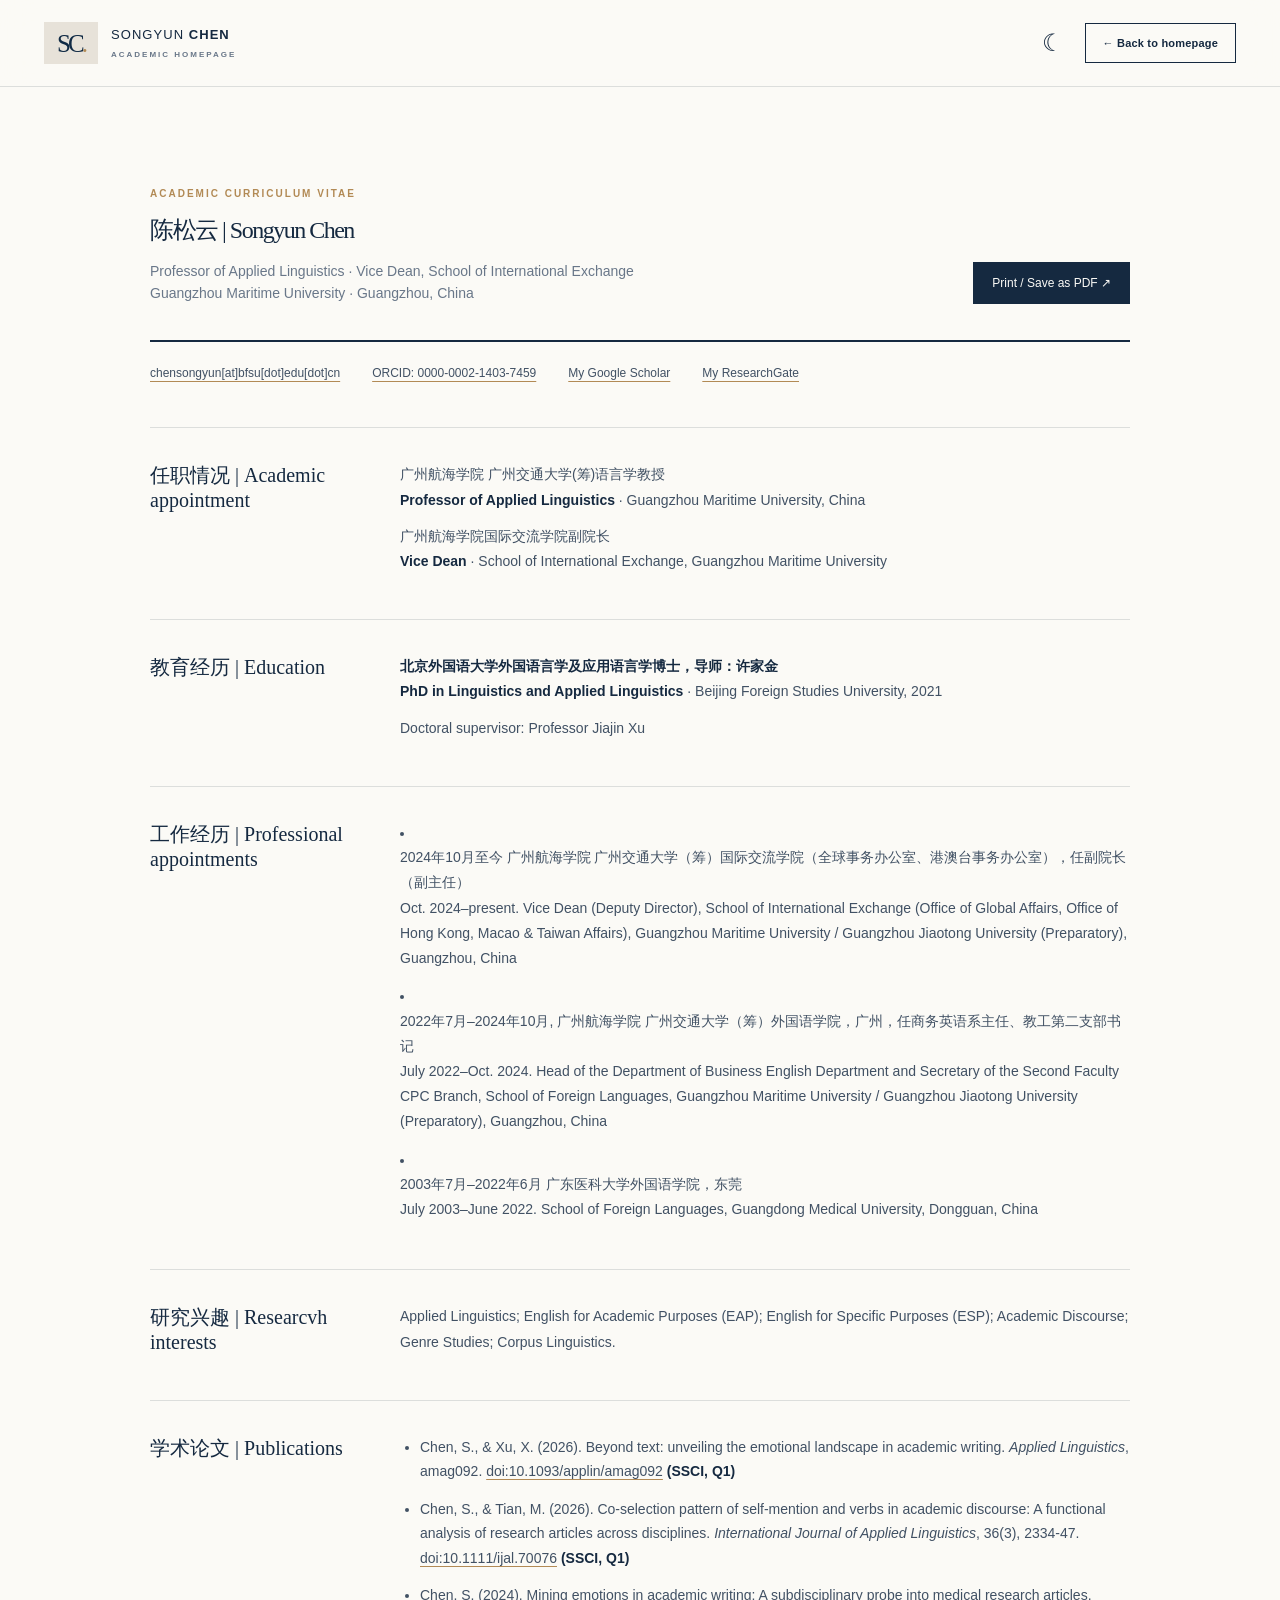
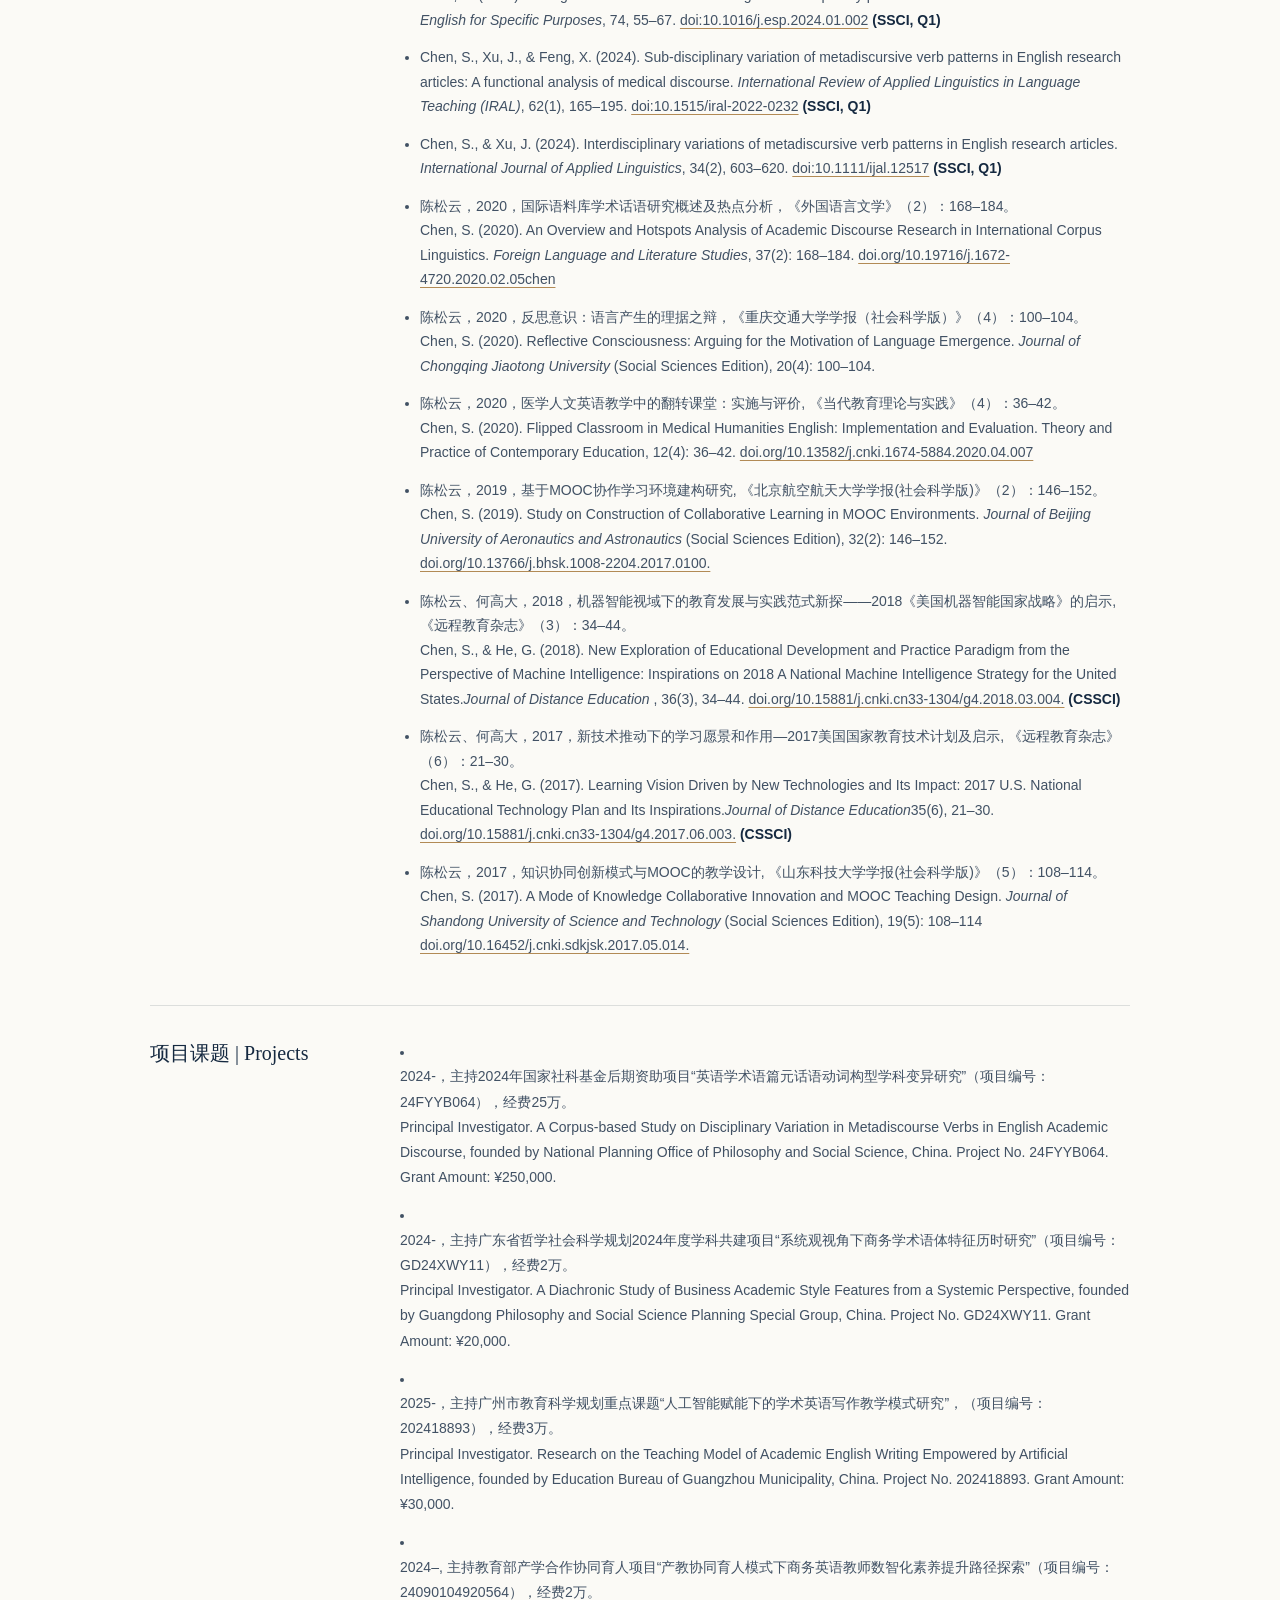
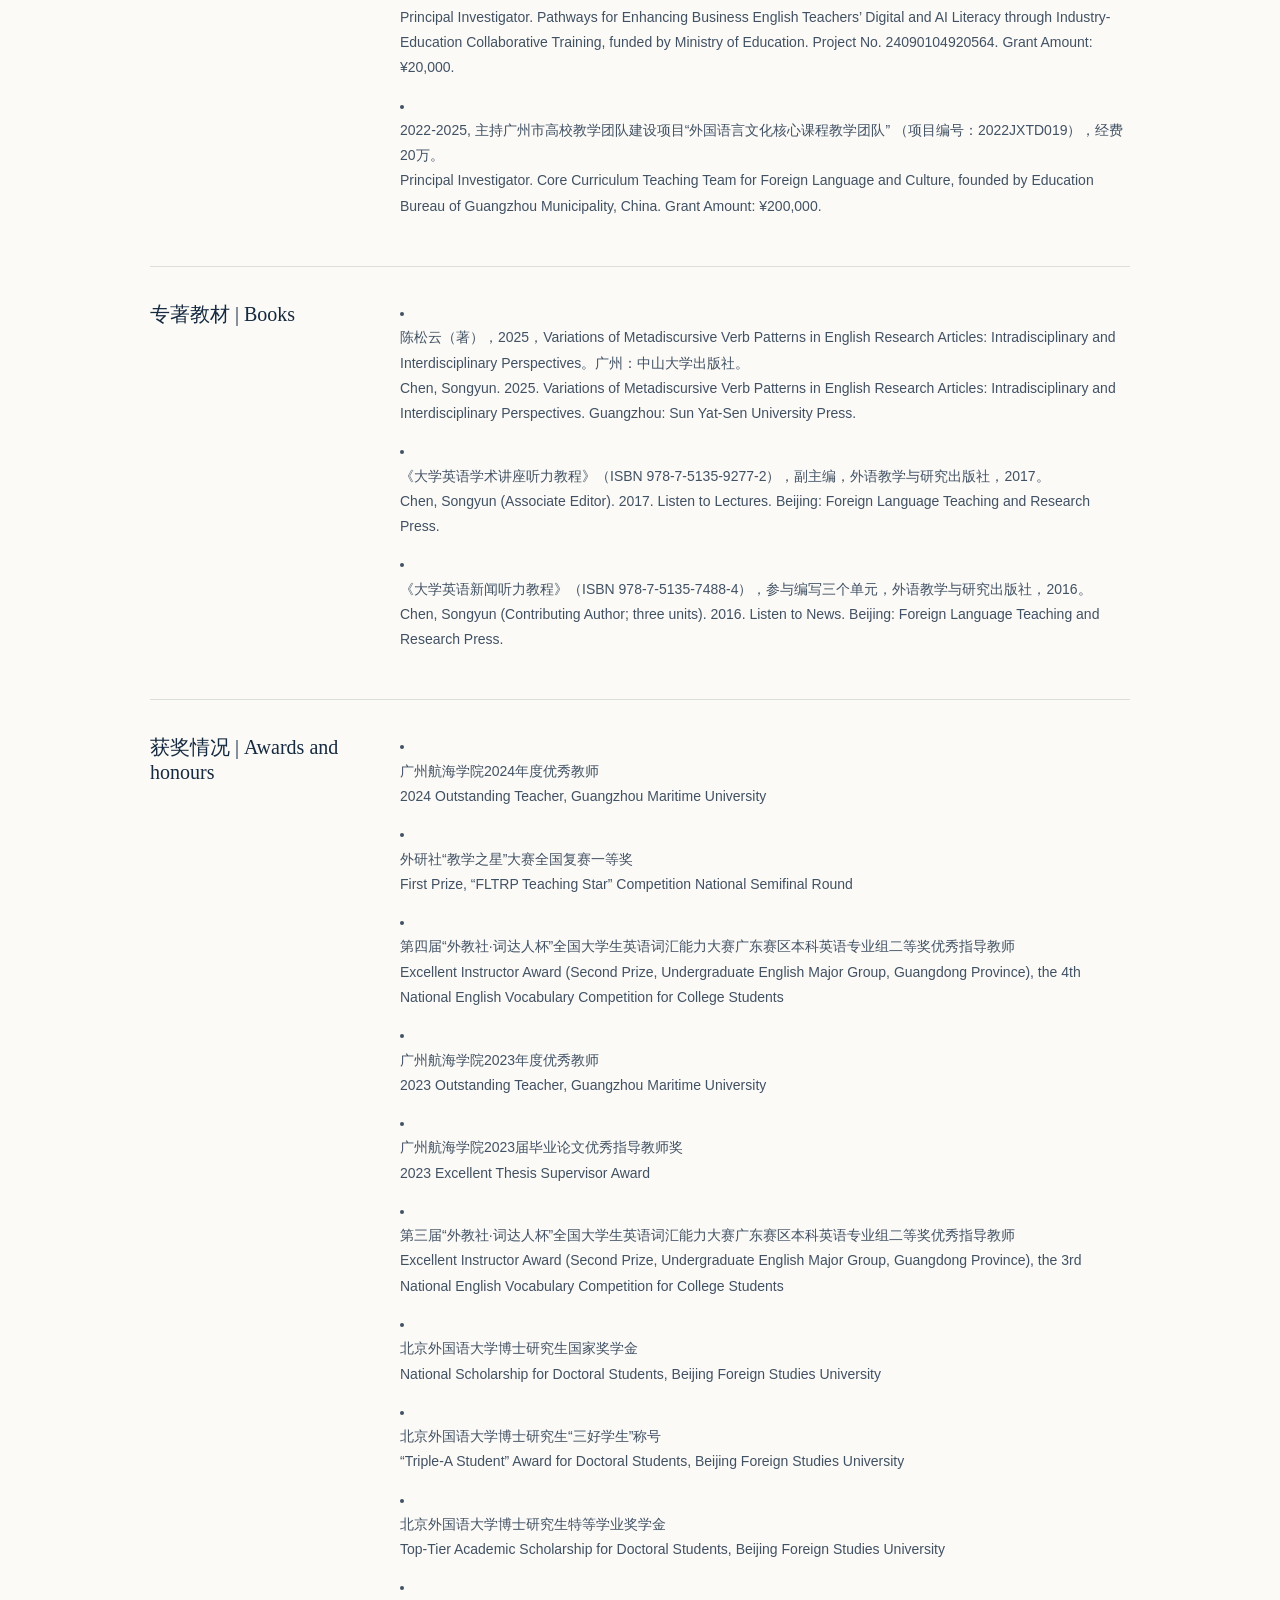
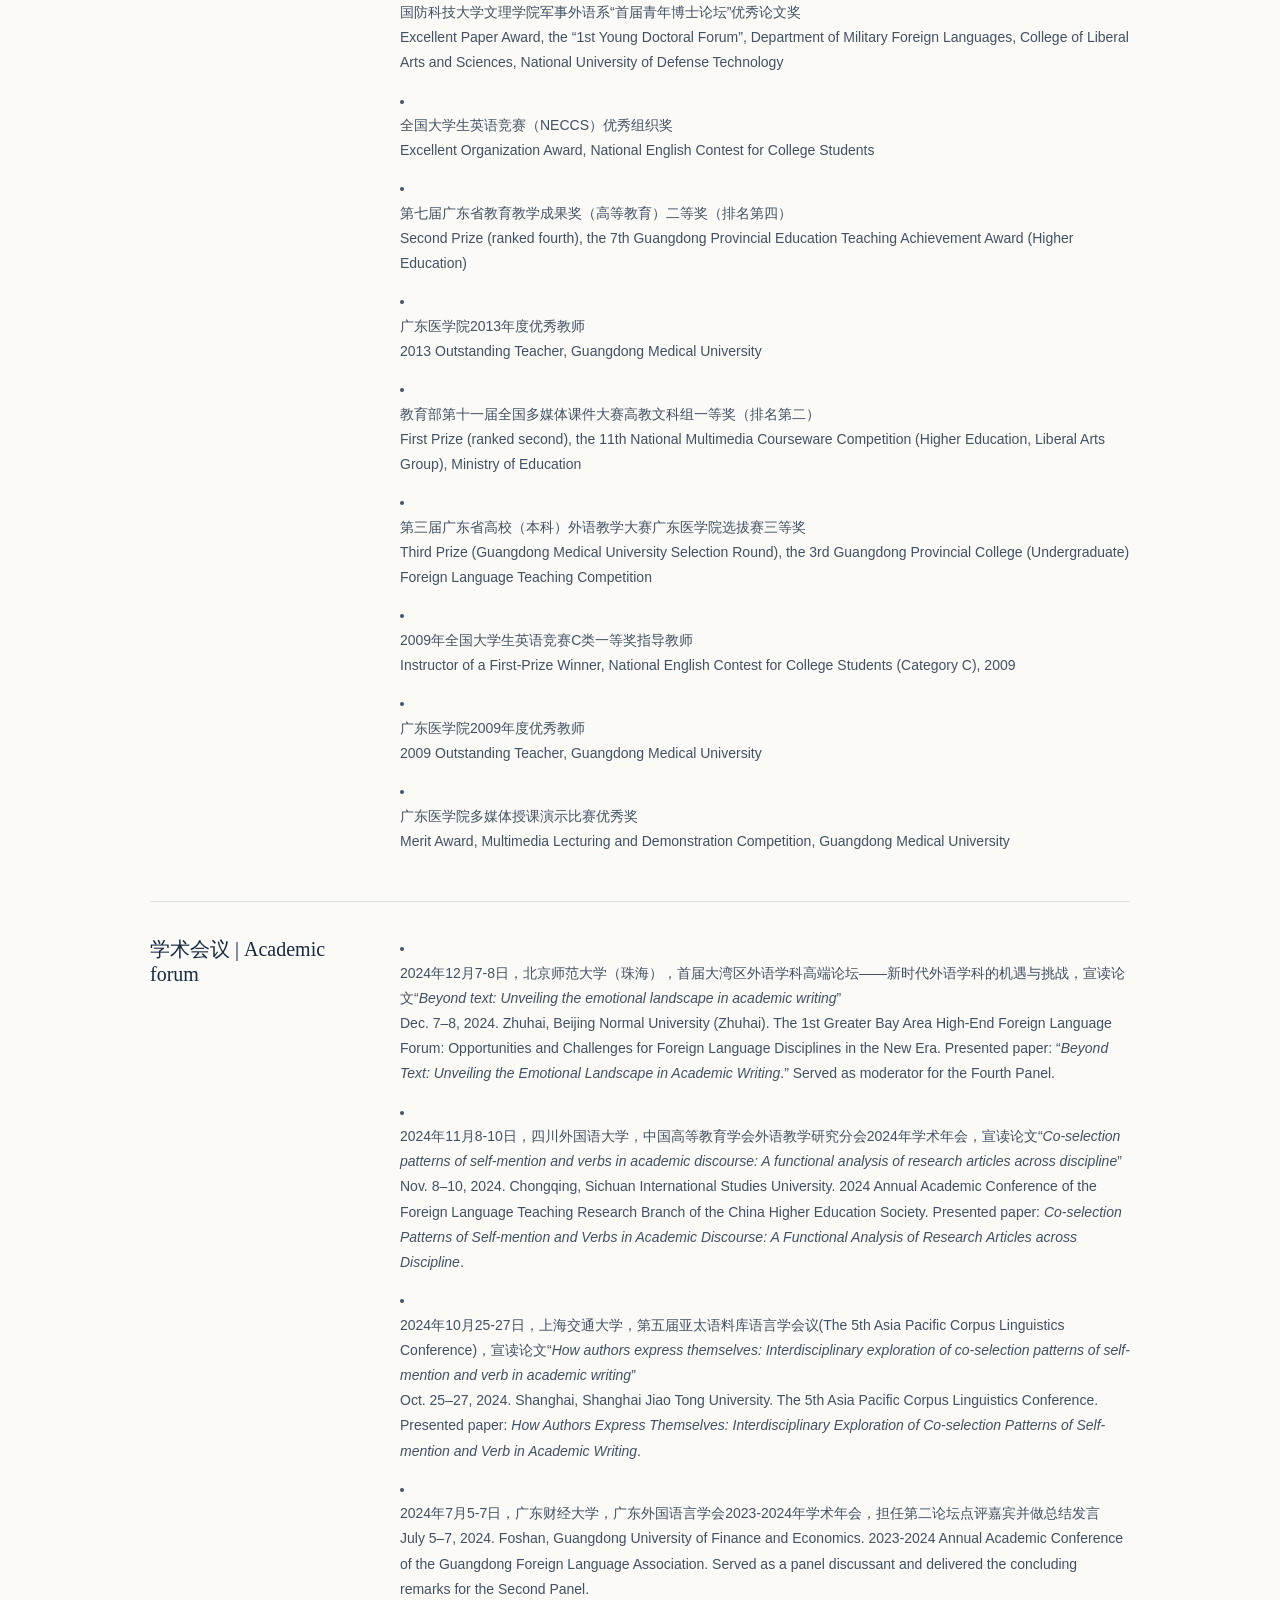
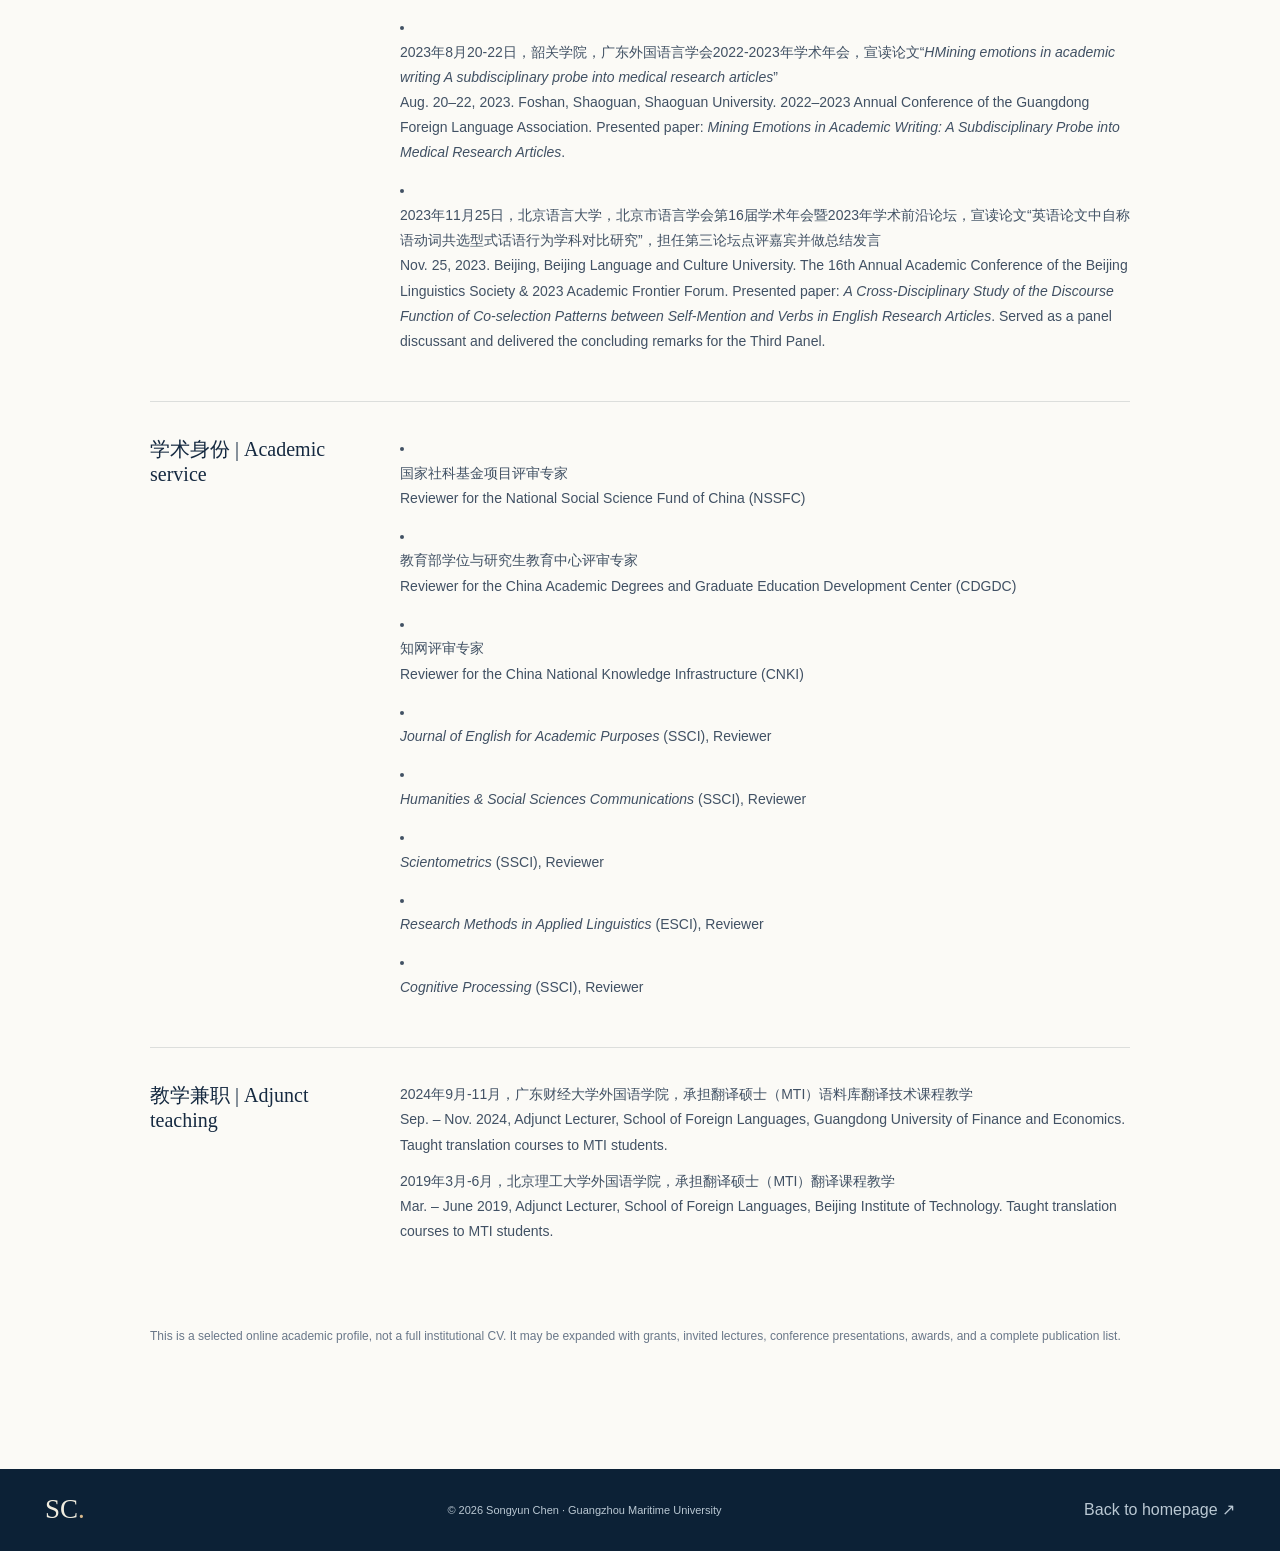
==== commit 70564ff2: "Remove duplicate entry for 2017 MOOC teaching design" ====
--- a/cv.html
+++ b/cv.html
@@ -44,7 +44,7 @@
       <li>陈松云，2019，基于MOOC协作学习环境建构研究, 《北京航空航天大学学报(社会科学版)》（2）：146–152。<br>Chen, S. (2019). Study on Construction of Collaborative Learning in MOOC Environments. <em>Journal of Beijing University of Aeronautics and Astronautics</em> (Social Sciences Edition), 32(2): 146–152. <a href="https://link.cnki.net/doi/10.13766/j.bhsk.1008-2204.2017.0100" target="_blank" rel="noopener noreferrer">doi.org/10.13766/j.bhsk.1008-2204.2017.0100.</a></li>
       <li>陈松云、何高大，2018，机器智能视域下的教育发展与实践范式新探——2018《美国机器智能国家战略》的启示, 《远程教育杂志》（3）：34–44。<br>Chen, S., & He, G. (2018). New Exploration of Educational Development and Practice Paradigm from the Perspective of Machine Intelligence: Inspirations on 2018 A National Machine Intelligence Strategy for the United States.<em>Journal of Distance Education</em> , 36(3), 34–44. <a href="https://link.cnki.net/doi/10.15881/j.cnki.cn33-1304/g4.2018.03.004" target="_blank" rel="noopener noreferrer">doi.org/10.15881/j.cnki.cn33-1304/g4.2018.03.004.</a> <strong>(CSSCI)</strong></li>
       <li>陈松云、何高大，2017，新技术推动下的学习愿景和作用—2017美国国家教育技术计划及启示, 《远程教育杂志》（6）：21–30。<br>Chen, S., & He, G. (2017). Learning Vision Driven by New Technologies and Its Impact: 2017 U.S. National Educational Technology Plan and Its Inspirations.<em>Journal of Distance Education</em>35(6), 21–30. <a href="https://link.cnki.net/doi/10.15881/j.cnki.cn33-1304/g4.2017.06.003" target="_blank" rel="noopener noreferrer">doi.org/10.15881/j.cnki.cn33-1304/g4.2017.06.003.</a> <strong>(CSSCI)</strong></li>
-      <li>陈松云，2017，知识协同创新模式与MOOC的教学设计, 《山东科技大学学报(社会科学版)》（5）：108–114。<br>Chen, S. (2017). A Mode of Knowledge Collaborative Innovation and MOOC Teaching Design. <em>Journal of Shandong University of Science and Technology</em> (Social Sciences Edition), 19(5): 108–114 <a href="https://link.cnki.net/doi/10.16452/j.cnki.sdkjsk.2017.05.014" target="_blank" rel="noopener noreferrer">doi/10.16452/j.cnki.sdkjsk.2017.05.014.</a></li>
+      <li>陈松云，2017，知识协同创新模式与MOOC的教学设计, 《山东科技大学学报(社会科学版)》（5）：108–114。<br>Chen, S. (2017). A Mode of Knowledge Collaborative Innovation and MOOC Teaching Design. <em>Journal of Shandong University of Science and Technology</em> (Social Sciences Edition), 19(5): 108–114 <a href="https://link.cnki.net/doi/10.16452/j.cnki.sdkjsk.2017.05.014" target="_blank" rel="noopener noreferrer">doi.org/10.16452/j.cnki.sdkjsk.2017.05.014.</a></li>
     </ul></div></section>
     <section class="cv-block"><h2>项目课题 | Projects</h2><div>
       <li><p>2024-，主持2024年国家社科基金后期资助项目“英语学术语篇元话语动词构型学科变异研究”（项目编号：24FYYB064），经费25万。<br>Principal Investigator. A Corpus-based Study on Disciplinary Variation in Metadiscourse Verbs in English Academic Discourse, founded by National Planning Office of Philosophy and Social Science, China. Project No. 24FYYB064. Grant Amount: ¥250,000.</p></li>
